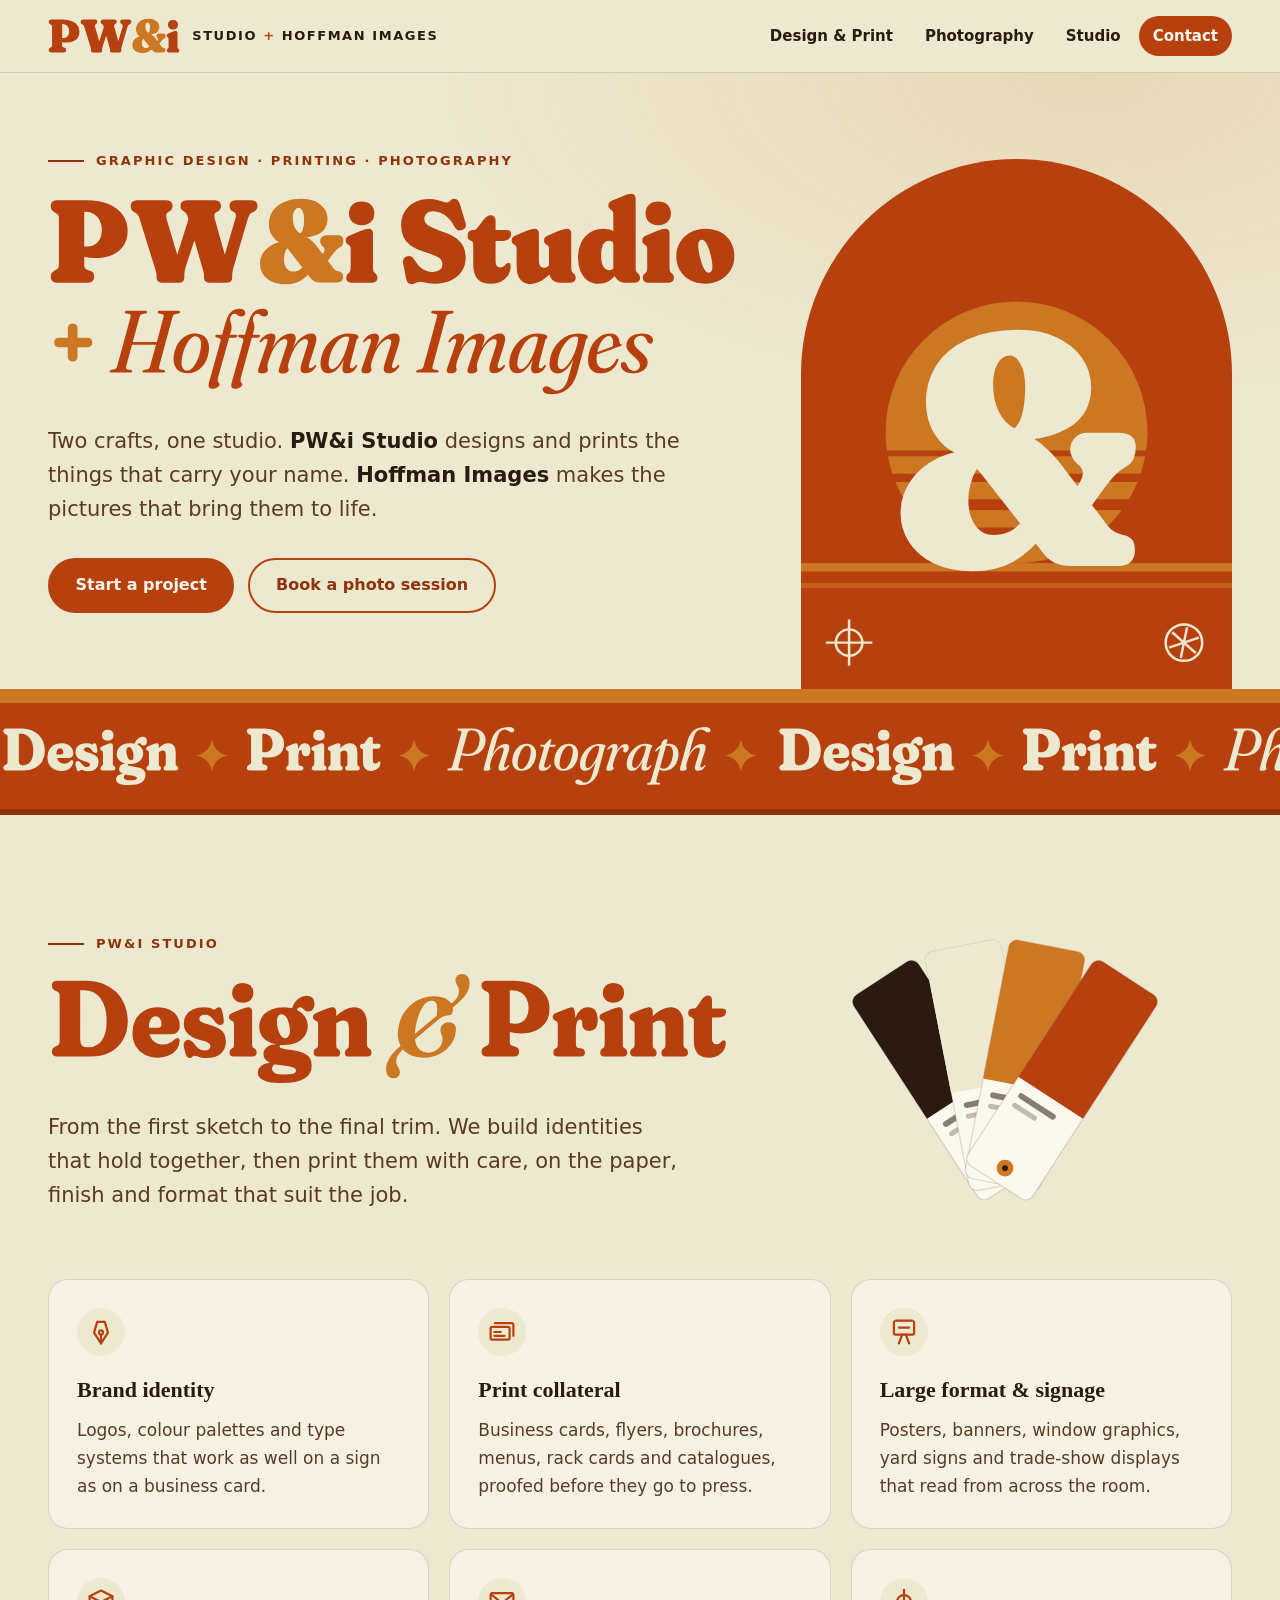
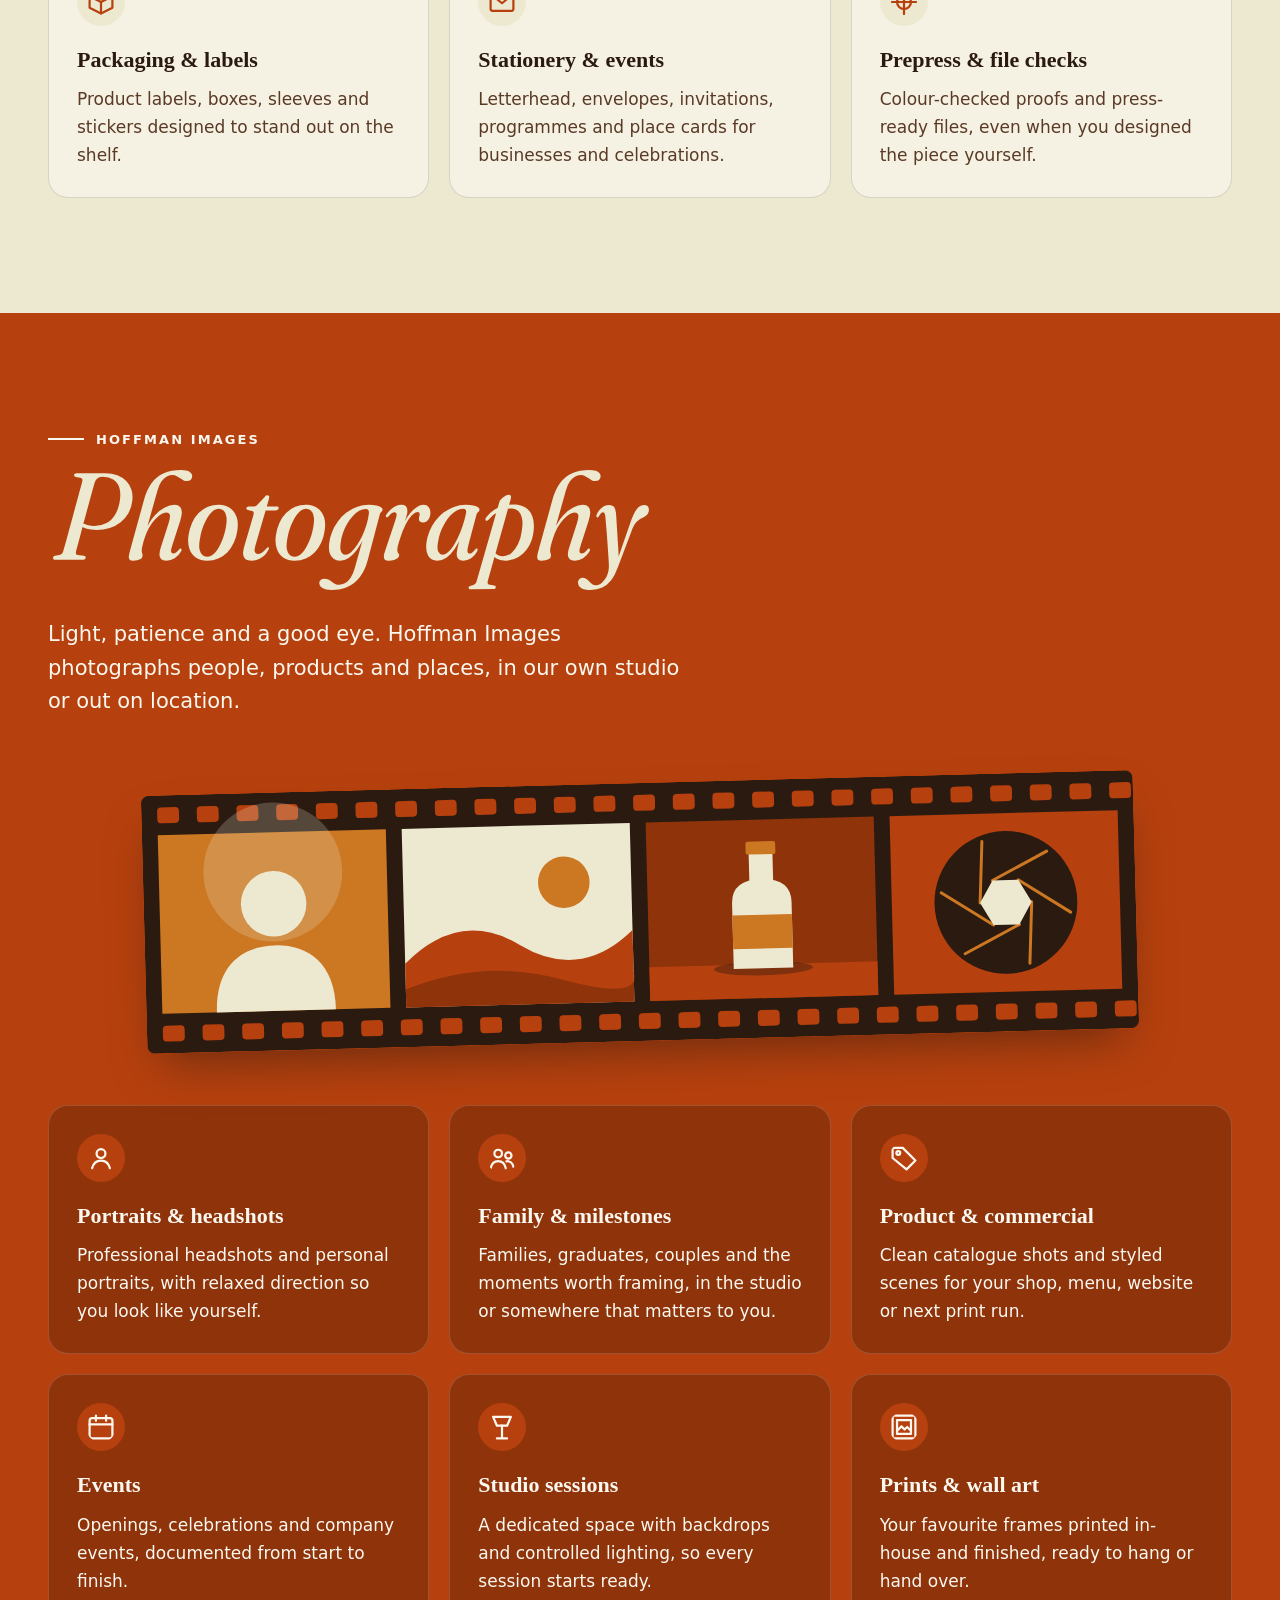
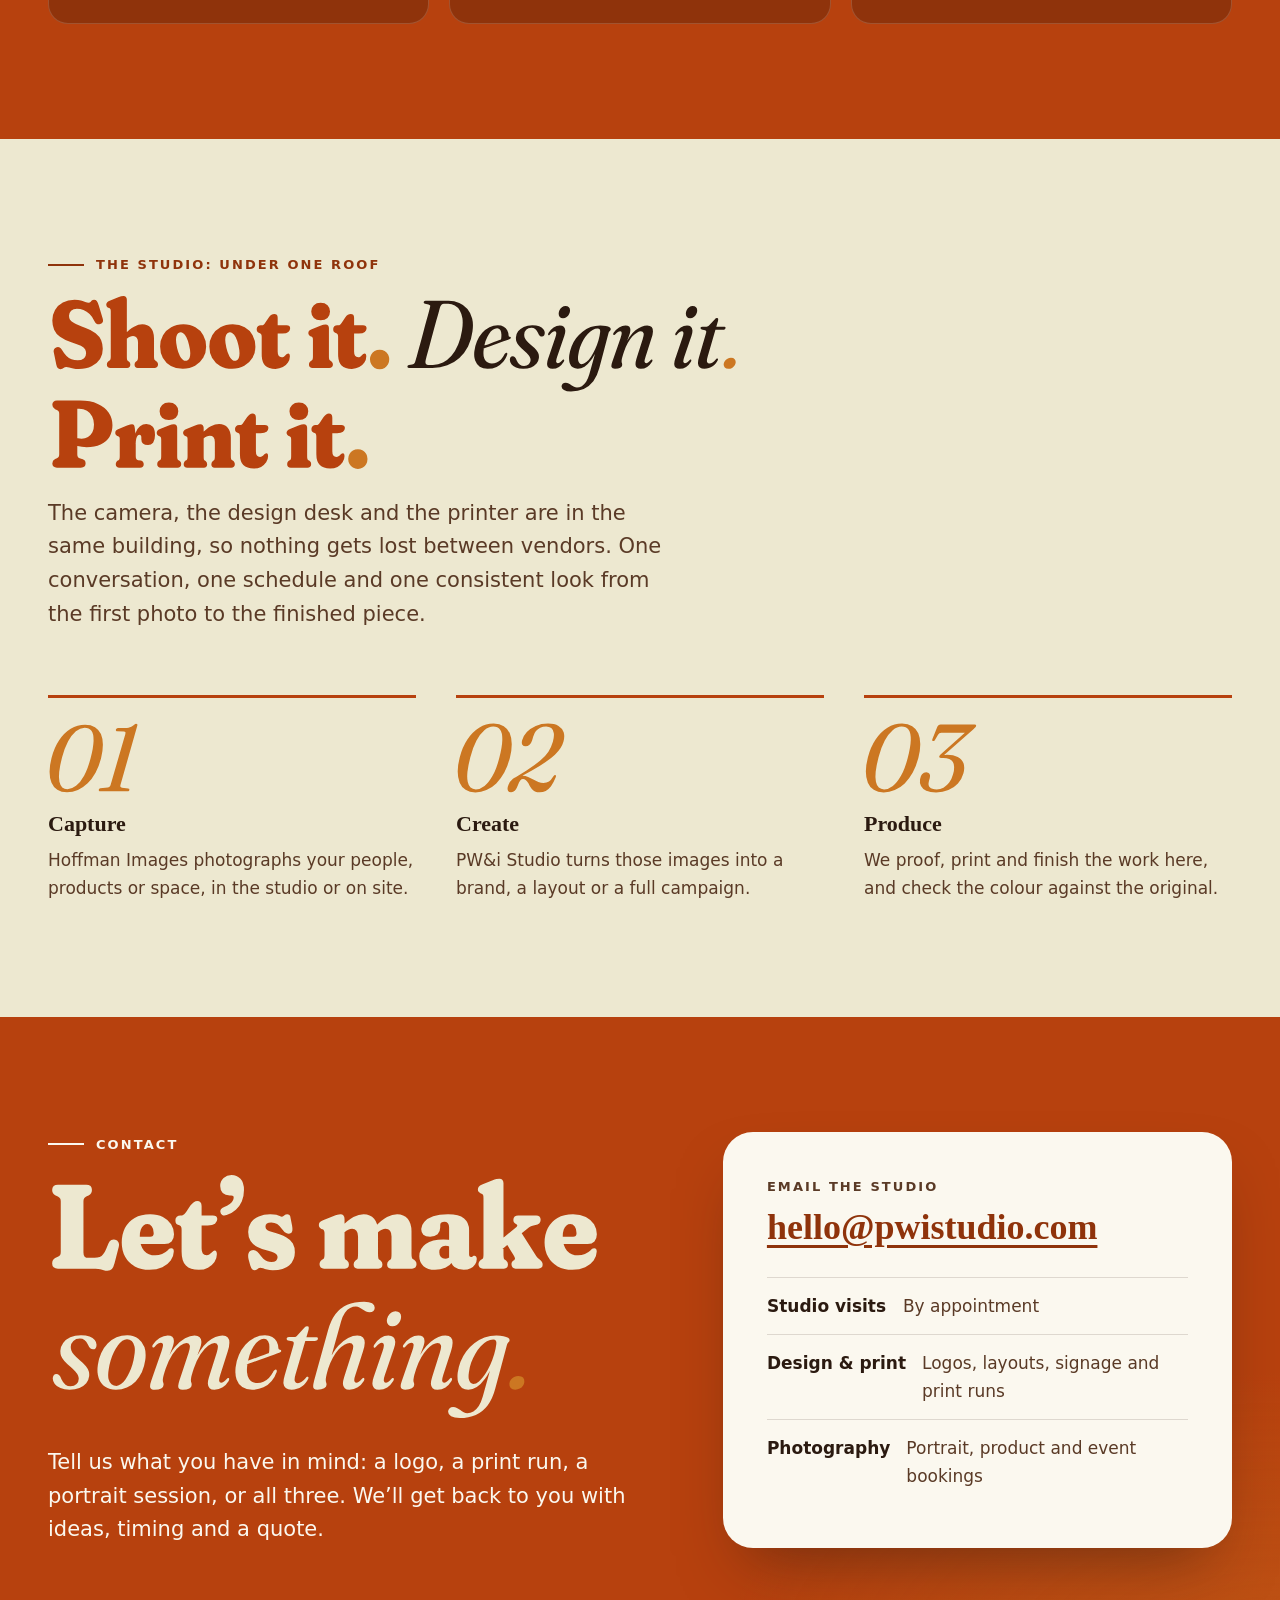
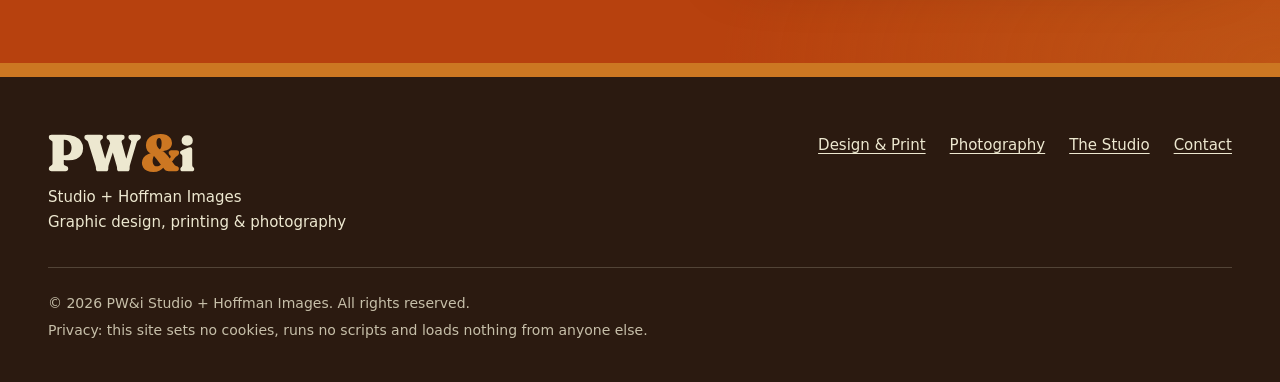
==== public/index.html @ 2c6b59ef "Build secure, script-free home page for pwistudio.com Home page for PW&i Studio (graphic design & pr" ====
<!DOCTYPE html>
<html lang="en">
<head>
<meta charset="utf-8">
<meta name="viewport" content="width=device-width, initial-scale=1">
<!-- Defence in depth: the same policy is also sent as an HTTP header (see .htaccess / _headers / server/). -->
<meta http-equiv="Content-Security-Policy" content="default-src 'none'; img-src 'self'; style-src 'self'; base-uri 'none'; form-action 'none'; upgrade-insecure-requests">
<meta name="referrer" content="no-referrer">
<title>PW&amp;i Studio + Hoffman Images | Design, Print &amp; Photography</title>
<meta name="description" content="PW&amp;i Studio designs and prints brand identities, signage and print collateral. Hoffman Images photographs portraits, products and events in our own studio. One team, from the shoot to the final print.">
<link rel="canonical" href="https://pwistudio.com/">
<meta name="theme-color" content="#B7410E">
<meta name="color-scheme" content="light">
<meta property="og:type" content="website">
<meta property="og:site_name" content="PW&amp;i Studio + Hoffman Images">
<meta property="og:title" content="PW&amp;i Studio + Hoffman Images">
<meta property="og:description" content="Graphic design, printing and studio photography under one roof.">
<meta property="og:url" content="https://pwistudio.com/">
<meta property="og:image" content="https://pwistudio.com/assets/img/og-image.png">
<meta property="og:image:width" content="1200">
<meta property="og:image:height" content="630">
<meta property="og:image:alt" content="PW&amp;i Studio + Hoffman Images: Design, Print, Photograph">
<meta name="twitter:card" content="summary_large_image">
<link rel="icon" href="favicon.ico" sizes="32x32">
<link rel="icon" href="favicon.svg" type="image/svg+xml">
<link rel="apple-touch-icon" href="apple-touch-icon.png">
<link rel="stylesheet" href="assets/css/site.css">
</head>
<body id="top">
<a class="skip-link" href="#main">Skip to content</a>

<header class="site-header">
  <div class="wrap site-header__inner">
    <a class="brand" href="#top">
      <img class="brand__mark" src="assets/type/logo.svg" alt="PW&amp;i" width="180" height="49">
      <span class="brand__name">Studio <span class="brand__plus">+</span> Hoffman Images</span>
    </a>
    <nav class="site-nav" aria-label="Main">
      <ul>
        <li><a href="#design">Design &amp; Print</a></li>
        <li><a href="#photography">Photography</a></li>
        <li><a href="#studio">Studio</a></li>
        <li><a class="site-nav__cta" href="#contact">Contact</a></li>
      </ul>
    </nav>
  </div>
</header>

<main id="main">

  <!-- Hero -->
  <section class="hero">
    <div class="wrap hero__grid">
      <div class="hero__copy">
        <p class="eyebrow">Graphic design &middot; Printing &middot; Photography</p>
        <h1 class="hero__title" id="hero-title">
          <picture>
            <source media="(max-width: 40em)" srcset="assets/type/hero-title-narrow.svg" width="648" height="413">
            <img src="assets/type/hero-title-wide.svg" alt="PW&amp;i Studio + Hoffman Images" width="1030" height="308">
          </picture>
        </h1>
        <p class="lead">Two crafts, one studio. <strong>PW&amp;i Studio</strong> designs and prints the things that carry your name. <strong>Hoffman Images</strong> makes the pictures that bring them to life.</p>
        <p class="actions">
          <a class="btn btn--solid" href="#contact">Start a project</a>
          <a class="btn btn--ghost" href="#photography">Book a photo session</a>
        </p>
      </div>
      <div class="hero__art">
        <img src="assets/img/hero-art.svg" alt="" width="520" height="640">
      </div>
    </div>
  </section>

  <!-- Ribbon of large lettering (decorative) -->
  <div class="band" aria-hidden="true">
    <div class="band__track">
      <img src="assets/type/band.svg" alt="" width="1145" height="85">
      <img src="assets/type/band.svg" alt="" width="1145" height="85">
      <img src="assets/type/band.svg" alt="" width="1145" height="85">
      <img src="assets/type/band.svg" alt="" width="1145" height="85">
      <img src="assets/type/band.svg" alt="" width="1145" height="85">
      <img src="assets/type/band.svg" alt="" width="1145" height="85">
    </div>
  </div>

  <!-- PW&i Studio -->
  <section class="section" id="design">
    <div class="wrap">
      <div class="intro">
        <div class="intro__text">
          <p class="eyebrow">PW&amp;i Studio</p>
          <h2 class="display" id="design-title"><img src="assets/type/h-design-print.svg" alt="Design &amp; Print" width="704" height="121"></h2>
          <p class="lead">From the first sketch to the final trim. We build identities that hold together, then print them with care, on the paper, finish and format that suit the job.</p>
        </div>
        <img class="intro__art intro__art--fan" src="assets/img/swatch-fan.svg" alt="" width="420" height="340">
      </div>

      <ul class="cards" role="list">
        <li class="card">
          <svg class="icon" viewBox="0 0 24 24" aria-hidden="true" focusable="false"><path d="M12 21 6.5 12.5 9 4h6l2.5 8.5z"/><path d="M12 21v-7"/><circle cx="12" cy="12.4" r="1.6"/></svg>
          <h3>Brand identity</h3>
          <p>Logos, colour palettes and type systems that work as well on a sign as on a business card.</p>
        </li>
        <li class="card">
          <svg class="icon" viewBox="0 0 24 24" aria-hidden="true" focusable="false"><rect x="3" y="8" width="15" height="10" rx="1.5"/><path d="M6.5 5H19.5A1.5 1.5 0 0 1 21 6.5V15"/><path d="M6 12h5M6 15h8"/></svg>
          <h3>Print collateral</h3>
          <p>Business cards, flyers, brochures, menus, rack cards and catalogues, proofed before they go to press.</p>
        </li>
        <li class="card">
          <svg class="icon" viewBox="0 0 24 24" aria-hidden="true" focusable="false"><rect x="4" y="3" width="16" height="11" rx="1"/><path d="M8 21l2.5-7M16 21l-2.5-7M8 8.5h8"/></svg>
          <h3>Large format &amp; signage</h3>
          <p>Posters, banners, window graphics, yard signs and trade-show displays that read from across the room.</p>
        </li>
        <li class="card">
          <svg class="icon" viewBox="0 0 24 24" aria-hidden="true" focusable="false"><path d="M3 7.5 12 3l9 4.5v9L12 21l-9-4.5z"/><path d="M3 7.5 12 12l9-4.5M12 12v9"/></svg>
          <h3>Packaging &amp; labels</h3>
          <p>Product labels, boxes, sleeves and stickers designed to stand out on the shelf.</p>
        </li>
        <li class="card">
          <svg class="icon" viewBox="0 0 24 24" aria-hidden="true" focusable="false"><rect x="3" y="5" width="18" height="14" rx="1.5"/><path d="m3.5 6 8.5 7 8.5-7"/></svg>
          <h3>Stationery &amp; events</h3>
          <p>Letterhead, envelopes, invitations, programmes and place cards for businesses and celebrations.</p>
        </li>
        <li class="card">
          <svg class="icon" viewBox="0 0 24 24" aria-hidden="true" focusable="false"><circle cx="12" cy="12" r="5.5"/><path d="M12 2.5v19M2.5 12h19"/></svg>
          <h3>Prepress &amp; file checks</h3>
          <p>Colour-checked proofs and press-ready files, even when you designed the piece yourself.</p>
        </li>
      </ul>
    </div>
  </section>

  <!-- Hoffman Images -->
  <section class="section section--rust" id="photography">
    <div class="wrap">
      <div class="intro intro--single">
        <div class="intro__text">
          <p class="eyebrow">Hoffman Images</p>
          <h2 class="display" id="photo-title"><img src="assets/type/h-photography.svg" alt="Photography" width="606" height="128"></h2>
          <p class="lead">Light, patience and a good eye. Hoffman Images photographs people, products and places, in our own studio or out on location.</p>
        </div>
      </div>

      <div class="filmstrip">
        <img src="assets/img/film-strip.svg" alt="" width="1000" height="260">
      </div>

      <ul class="cards cards--dark" role="list">
        <li class="card">
          <svg class="icon" viewBox="0 0 24 24" aria-hidden="true" focusable="false"><circle cx="12" cy="8.5" r="3.5"/><path d="M5 20c1-4 4-6 7-6s6 2 7 6"/></svg>
          <h3>Portraits &amp; headshots</h3>
          <p>Professional headshots and personal portraits, with relaxed direction so you look like yourself.</p>
        </li>
        <li class="card">
          <svg class="icon" viewBox="0 0 24 24" aria-hidden="true" focusable="false"><circle cx="9" cy="8.5" r="3"/><circle cx="17" cy="10" r="2.5"/><path d="M3 20c.8-3.5 3.2-5.5 6-5.5s5.2 2 6 5.5M15.5 14.6c2.6-.4 4.8 1.4 5.5 4.4"/></svg>
          <h3>Family &amp; milestones</h3>
          <p>Families, graduates, couples and the moments worth framing, in the studio or somewhere that matters to you.</p>
        </li>
        <li class="card">
          <svg class="icon" viewBox="0 0 24 24" aria-hidden="true" focusable="false"><path d="M3 12V4h8l10 10-7 7z"/><circle cx="7.5" cy="8" r="1.5"/></svg>
          <h3>Product &amp; commercial</h3>
          <p>Clean catalogue shots and styled scenes for your shop, menu, website or next print run.</p>
        </li>
        <li class="card">
          <svg class="icon" viewBox="0 0 24 24" aria-hidden="true" focusable="false"><rect x="3" y="5" width="18" height="16" rx="2"/><path d="M3 10h18M8 3v4M16 3v4"/></svg>
          <h3>Events</h3>
          <p>Openings, celebrations and company events, documented from start to finish.</p>
        </li>
        <li class="card">
          <svg class="icon" viewBox="0 0 24 24" aria-hidden="true" focusable="false"><path d="M5 4h14l-3 7H8z"/><path d="M12 11v10M8 21h8"/></svg>
          <h3>Studio sessions</h3>
          <p>A dedicated space with backdrops and controlled lighting, so every session starts ready.</p>
        </li>
        <li class="card">
          <svg class="icon" viewBox="0 0 24 24" aria-hidden="true" focusable="false"><rect x="3" y="3" width="18" height="18" rx="1"/><rect x="6.5" y="6.5" width="11" height="11"/><path d="m6.5 15 3.5-3.5 2.5 2.5 2-2 3 3"/></svg>
          <h3>Prints &amp; wall art</h3>
          <p>Your favourite frames printed in-house and finished, ready to hang or hand over.</p>
        </li>
      </ul>
    </div>
  </section>

  <!-- Together -->
  <section class="section" id="studio">
    <div class="wrap">
      <div class="intro intro--single">
        <div class="intro__text">
          <p class="eyebrow">The Studio: under one roof</p>
          <h2 class="display" id="studio-title"><img src="assets/type/h-one-studio.svg" alt="Shoot it. Design it. Print it." width="692" height="181"></h2>
          <p class="lead">The camera, the design desk and the printer are in the same building, so nothing gets lost between vendors. One conversation, one schedule and one consistent look from the first photo to the finished piece.</p>
        </div>
      </div>

      <ol class="steps" role="list">
        <li class="step">
          <img class="step__num" src="assets/type/n-01.svg" alt="" width="116" height="92">
          <h3>Capture</h3>
          <p>Hoffman Images photographs your people, products or space, in the studio or on site.</p>
        </li>
        <li class="step">
          <img class="step__num" src="assets/type/n-02.svg" alt="" width="138" height="90">
          <h3>Create</h3>
          <p>PW&amp;i Studio turns those images into a brand, a layout or a full campaign.</p>
        </li>
        <li class="step">
          <img class="step__num" src="assets/type/n-03.svg" alt="" width="142" height="90">
          <h3>Produce</h3>
          <p>We proof, print and finish the work here, and check the colour against the original.</p>
        </li>
      </ol>
    </div>
  </section>

  <!-- Contact -->
  <section class="section section--rust section--contact" id="contact">
    <div class="wrap contact">
      <div class="contact__text">
        <p class="eyebrow">Contact</p>
        <h2 class="display" id="contact-title"><img src="assets/type/h-contact.svg" alt="Let&#8217;s make something." width="553" height="251"></h2>
        <p class="lead">Tell us what you have in mind: a logo, a print run, a portrait session, or all three. We&#8217;ll get back to you with ideas, timing and a quote.</p>
      </div>
      <div class="contact-card">
        <p class="contact-card__label">Email the studio</p>
        <!-- Replace with your real address if it is different. -->
        <p class="contact-card__email"><a href="mailto:hello@pwistudio.com">hello@pwistudio.com</a></p>
        <dl class="contact-card__list">
          <div><dt>Studio visits</dt><dd>By appointment</dd></div>
          <div><dt>Design &amp; print</dt><dd>Logos, layouts, signage and print runs</dd></div>
          <div><dt>Photography</dt><dd>Portrait, product and event bookings</dd></div>
        </dl>
      </div>
    </div>
  </section>

</main>

<footer class="site-footer">
  <div class="wrap site-footer__inner">
    <div class="site-footer__brand">
      <img src="assets/type/logo-cream.svg" alt="PW&amp;i" width="180" height="49">
      <p>Studio + Hoffman Images<br>Graphic design, printing &amp; photography</p>
    </div>
    <nav class="site-footer__nav" aria-label="Footer">
      <ul>
        <li><a href="#design">Design &amp; Print</a></li>
        <li><a href="#photography">Photography</a></li>
        <li><a href="#studio">The Studio</a></li>
        <li><a href="#contact">Contact</a></li>
      </ul>
    </nav>
    <div class="site-footer__legal">
      <p>&copy; 2026 PW&amp;i Studio + Hoffman Images. All rights reserved.</p>
      <p>Privacy: this site sets no cookies, runs no scripts and loads nothing from anyone else.</p>
    </div>
  </div>
</footer>
</body>
</html>
---- public/assets/css/site.css ----
/*
  PW&i Studio + Hoffman Images
  ---------------------------------------------------------------
  No webfonts: text uses the fonts already on the visitor's device.
  Large lettering is pre-drawn as SVG outlines (assets/type/).
  No JavaScript anywhere; this file is the only stylesheet.
*/

:root {
  /* Brand palette */
  --rust: #B7410E;       /* dominant anchor */
  --ochre: #CC7722;      /* secondary warm layer */
  --cream: #EDE8D0;      /* neutral base */

  /* Supporting tones (all text pairs meet WCAG AA contrast) */
  --rust-dark: #8F330B;  /* links on cream: 6.4:1 */
  --paper: #F6F2E3;      /* card surface */
  --paper-2: #FBF8EF;    /* text on rust: 5.2:1 */
  --ink: #2B1A10;        /* body text on cream: 13.6:1 */
  --ink-soft: #5A3A26;   /* secondary text on cream: 8.3:1 */
  --line: rgb(43 26 16 / 0.14);

  --sans: system-ui, -apple-system, "Segoe UI", Roboto, "Helvetica Neue", Arial, "Noto Sans", "Liberation Sans", sans-serif;
  --serif: "Iowan Old Style", "Palatino Linotype", Palatino, "Book Antiqua", "URW Palladio L", Georgia, serif;

  --wrap: 74rem;
  --gutter: clamp(1.25rem, 4vw, 2.5rem);
  --radius: 1.25rem;
  --header-h: 4.5rem;
}

/* ---------- Base ---------- */
*,
*::before,
*::after { box-sizing: border-box; }

html {
  -webkit-text-size-adjust: 100%;
  text-size-adjust: 100%;
}

@media (prefers-reduced-motion: no-preference) {
  html { scroll-behavior: smooth; }
}

body {
  margin: 0;
  background: var(--cream);
  color: var(--ink);
  font: 400 1.0625rem/1.65 var(--sans);
  text-rendering: optimizeLegibility;
}

img,
svg { display: block; max-width: 100%; height: auto; }

h1, h2, h3, p, ul, ol, dl, dd { margin: 0; }

a { color: var(--rust-dark); text-underline-offset: 0.18em; text-decoration-thickness: 0.08em; }
a:hover { color: var(--rust); }

:focus-visible {
  outline: 3px solid var(--rust-dark);
  outline-offset: 3px;
  border-radius: 4px;
}

[id] { scroll-margin-top: calc(var(--header-h) + 1rem); }

.wrap {
  width: min(100% - 2 * var(--gutter), var(--wrap));
  margin-inline: auto;
}

.skip-link {
  position: absolute;
  left: 1rem;
  top: -10rem;
  z-index: 100;
  padding: 0.75rem 1.25rem;
  background: var(--ink);
  color: var(--cream);
  border-radius: 999px;
  font-weight: 700;
}
.skip-link:focus { top: 1rem; color: var(--cream); }

/* ---------- Shared pieces ---------- */
.eyebrow {
  display: flex;
  align-items: center;
  gap: 0.75rem;
  font-size: 0.8125rem;
  font-weight: 700;
  letter-spacing: 0.16em;
  text-transform: uppercase;
  color: var(--rust-dark);
}
.eyebrow::before {
  content: "";
  flex: none;
  width: 2.25rem;
  height: 2px;
  background: currentColor;
}

.display { margin: 1rem 0 1.5rem; }
.display img { width: auto; }

.lead {
  max-width: 40rem;
  font-size: clamp(1.125rem, 1rem + 0.5vw, 1.3125rem);
  line-height: 1.6;
  color: var(--ink-soft);
}
.lead strong { color: var(--ink); font-weight: 700; }

.actions {
  display: flex;
  flex-wrap: wrap;
  gap: 0.875rem;
  margin-top: 2rem;
}

.btn {
  display: inline-flex;
  align-items: center;
  justify-content: center;
  min-height: 3.25rem;
  padding: 0.75rem 1.6rem;
  border: 2px solid var(--rust);
  border-radius: 999px;
  font-weight: 700;
  font-size: 1rem;
  text-decoration: none;
  transition: background-color 0.2s ease, color 0.2s ease, border-color 0.2s ease;
}
.btn--solid { background: var(--rust); color: var(--paper-2); }
.btn--solid:hover { background: var(--rust-dark); border-color: var(--rust-dark); color: var(--paper-2); }
.btn--ghost { background: transparent; color: var(--rust-dark); }
.btn--ghost:hover { background: var(--rust); color: var(--paper-2); }

.icon {
  width: 3rem;
  height: 3rem;
  padding: 0.55rem;
  border-radius: 50%;
  background: var(--cream);
  color: var(--rust);
  fill: none;
  stroke: currentColor;
  stroke-width: 1.75;
  stroke-linecap: round;
  stroke-linejoin: round;
}

/* ---------- Header ---------- */
.site-header {
  background: var(--cream);
  border-bottom: 1px solid var(--line);
}
.site-header__inner {
  display: flex;
  flex-wrap: wrap;
  align-items: center;
  justify-content: space-between;
  gap: 0.75rem 1.5rem;
  min-height: var(--header-h);
  padding-block: 0.75rem;
}

.brand {
  display: inline-flex;
  align-items: center;
  gap: 0.75rem;
  color: var(--ink);
  text-decoration: none;
}
.brand:hover { color: var(--ink); }
.brand__mark { height: 2.25rem; width: auto; }
.brand__name {
  font-size: 0.8125rem;
  font-weight: 700;
  letter-spacing: 0.12em;
  text-transform: uppercase;
  line-height: 1.2;
}
.brand__plus { color: var(--rust); }

.site-nav ul {
  display: flex;
  flex-wrap: wrap;
  gap: 0.25rem;
  padding: 0;
  list-style: none;
}
.site-nav a {
  display: block;
  padding: 0.5rem 0.875rem;
  border-radius: 999px;
  color: var(--ink);
  font-weight: 600;
  font-size: 0.9375rem;
  text-decoration: none;
}
.site-nav a:hover { background: var(--paper); color: var(--rust-dark); }
.site-nav .site-nav__cta { background: var(--rust); color: var(--paper-2); }
.site-nav .site-nav__cta:hover { background: var(--rust-dark); color: var(--paper-2); }

@media (max-width: 30em) {
  /* One row of links on phones: let the link padding overhang the gutters. */
  .site-nav { width: calc(100% + 0.9rem); margin-inline: -0.45rem; }
  .site-nav ul { justify-content: space-between; gap: 0; }
  .site-nav a { padding-inline: 0.45rem; font-size: 0.8125rem; }
  .site-nav .site-nav__cta { padding-inline: 0.75rem; }
}

@media (min-width: 48em) {
  .site-header {
    position: sticky;
    top: 0;
    z-index: 10;
  }
}

/* ---------- Hero ---------- */
.hero {
  position: relative;
  padding-top: clamp(2.5rem, 6vw, 5rem);
  border-bottom: 0.875rem solid var(--ochre);
  background:
    radial-gradient(60rem 30rem at 85% 0%, rgb(204 119 34 / 0.14), transparent 70%),
    var(--cream);
}
.hero__grid {
  display: grid;
  gap: 2.5rem;
  align-items: end;
}
.hero__copy { padding-bottom: clamp(2.5rem, 6vw, 5rem); }
.hero__title { margin: 1.25rem 0 1.75rem; }
.hero__title img { width: 100%; }
.hero__art img {
  width: min(100%, 18rem);
  margin-inline: auto;
}

@media (min-width: 60em) {
  .hero__grid { grid-template-columns: minmax(0, 1.6fr) minmax(0, 1fr); gap: 4rem; }
  .hero__art img { width: 100%; max-width: 28rem; margin-right: 0; }
}

/* ---------- Ribbon ---------- */
.band {
  overflow: hidden;
  background: var(--rust);
  border-bottom: 0.375rem solid var(--rust-dark);
  padding-block: clamp(1rem, 2.5vw, 1.5rem);
}
.band__track {
  display: flex;
  width: max-content;
}
.band__track img {
  flex: none;
  width: auto;
  max-width: none;
  height: clamp(2.5rem, 4.5vw, 3.75rem);
}
@media (prefers-reduced-motion: no-preference) {
  .band__track { animation: band 70s linear infinite; }
}
@keyframes band {
  to { transform: translateX(-50%); }
}

/* ---------- Sections ---------- */
.section { padding-block: clamp(4rem, 9vw, 7.5rem); }

.section--rust {
  background: var(--rust);
  color: var(--paper-2);
}
.section--rust .eyebrow,
.section--rust .lead { color: var(--paper-2); }
.section--rust a { color: var(--paper-2); }
.section--rust :focus-visible { outline-color: var(--paper-2); }

.intro {
  display: grid;
  gap: 2rem;
  align-items: center;
  margin-bottom: clamp(2.5rem, 6vw, 4rem);
}
.intro__art--fan { width: min(100%, 22rem); justify-self: center; }

@media (min-width: 56em) {
  .intro { grid-template-columns: minmax(0, 1.5fr) minmax(0, 1fr); gap: 3rem; }
  .intro--single { grid-template-columns: minmax(0, 1fr); }
}

/* Cards */
.cards {
  display: grid;
  grid-template-columns: repeat(auto-fit, minmax(min(100%, 19rem), 1fr));
  gap: 1.25rem;
  padding: 0;
  list-style: none;
}
.card {
  display: grid;
  align-content: start;
  gap: 0.75rem;
  padding: 1.75rem;
  background: var(--paper);
  border: 1px solid var(--line);
  border-radius: var(--radius);
}
.card h3,
.step h3 {
  margin-top: 0.5rem;
  font-family: var(--serif);
  font-size: 1.375rem;
  font-weight: 700;
  line-height: 1.25;
  color: var(--ink);
}
.card p { color: var(--ink-soft); }

.cards--dark .card {
  background: var(--rust-dark);
  border-color: rgb(251 248 239 / 0.16);
}
.cards--dark .card h3,
.cards--dark .card p { color: var(--paper-2); }
.cards--dark .icon { background: var(--rust); color: var(--paper-2); }

/* Film strip */
.filmstrip {
  margin: 0 auto clamp(2.5rem, 6vw, 4rem);
  max-width: 62rem;
  transform: rotate(-1.5deg);
}
.filmstrip img {
  width: 100%;
  border-radius: 0.5rem;
  box-shadow: 0 1.5rem 3rem -1rem rgb(43 26 16 / 0.55);
}

/* Steps */
.steps {
  display: grid;
  grid-template-columns: repeat(auto-fit, minmax(min(100%, 17rem), 1fr));
  gap: 2rem 2.5rem;
  padding: 0;
  list-style: none;
}
.step {
  display: grid;
  align-content: start;
  gap: 0.5rem;
  padding-top: 1.5rem;
  border-top: 3px solid var(--rust);
}
.step__num { height: 4.5rem; width: auto; }
.step p { color: var(--ink-soft); }

/* Contact */
.section--contact {
  background:
    radial-gradient(50rem 26rem at 100% 100%, rgb(204 119 34 / 0.35), transparent 70%),
    var(--rust);
}
.contact {
  display: grid;
  gap: 3rem;
  align-items: center;
}
@media (min-width: 56em) {
  .contact { grid-template-columns: minmax(0, 1.2fr) minmax(0, 1fr); gap: 4rem; }
}

.contact-card {
  padding: clamp(1.75rem, 4vw, 2.75rem);
  background: var(--paper-2);
  color: var(--ink);
  border-radius: calc(var(--radius) * 1.5);
  box-shadow: 0 2rem 4rem -1.5rem rgb(43 26 16 / 0.5);
}
.contact-card__label {
  font-size: 0.8125rem;
  font-weight: 700;
  letter-spacing: 0.16em;
  text-transform: uppercase;
  color: var(--ink-soft);
}
.contact-card__email {
  margin: 0.5rem 0 1.75rem;
  font-family: var(--serif);
  font-size: clamp(1.5rem, 1rem + 2vw, 2.25rem);
  font-weight: 700;
  line-height: 1.2;
  overflow-wrap: anywhere;
}
.section--rust .contact-card a { color: var(--rust-dark); }
.section--rust .contact-card a:hover { color: var(--rust); }
.section--rust .contact-card :focus-visible { outline-color: var(--rust-dark); }

.contact-card__list { display: grid; gap: 0; }
.contact-card__list div {
  display: grid;
  grid-template-columns: minmax(7.5rem, auto) 1fr;
  gap: 1rem;
  padding-block: 0.875rem;
  border-top: 1px solid var(--line);
}
.contact-card__list dt { font-weight: 700; }
.contact-card__list dd { color: var(--ink-soft); }

/* ---------- Footer ---------- */
.site-footer {
  background: var(--ink);
  color: var(--cream);
  padding-block: 3.5rem 2.5rem;
  border-top: 0.875rem solid var(--ochre);
  font-size: 0.9375rem;
}
.site-footer a { color: var(--cream); }
.site-footer a:hover { color: var(--paper-2); }
.site-footer :focus-visible { outline-color: var(--cream); }

.site-footer__inner {
  display: grid;
  gap: 2rem;
}
@media (min-width: 48em) {
  .site-footer__inner { grid-template-columns: 1fr auto; align-items: start; }
  .site-footer__legal { grid-column: 1 / -1; }
}
.site-footer__brand img { height: 2.5rem; width: auto; margin-bottom: 0.75rem; }
.site-footer__nav ul {
  display: flex;
  flex-wrap: wrap;
  gap: 0.5rem 1.5rem;
  padding: 0;
  list-style: none;
}
.site-footer__legal {
  display: grid;
  gap: 0.25rem;
  padding-top: 1.5rem;
  border-top: 1px solid rgb(237 232 208 / 0.2);
  color: rgb(237 232 208 / 0.8);
  font-size: 0.875rem;
}

/* ---------- 404 page ---------- */
.not-found {
  display: grid;
  justify-items: start;
  gap: 1.25rem;
  padding-block: clamp(4rem, 12vw, 9rem);
}
.not-found .display img { width: min(100%, 26rem); }

/* ---------- Print ---------- */
@media print {
  .site-header { position: static; }
  .site-nav,
  .band,
  .skip-link,
  .actions { display: none; }
  .hero,
  .section--rust,
  .section--contact {
    -webkit-print-color-adjust: exact;
    print-color-adjust: exact;
  }
  .filmstrip { transform: none; }
}
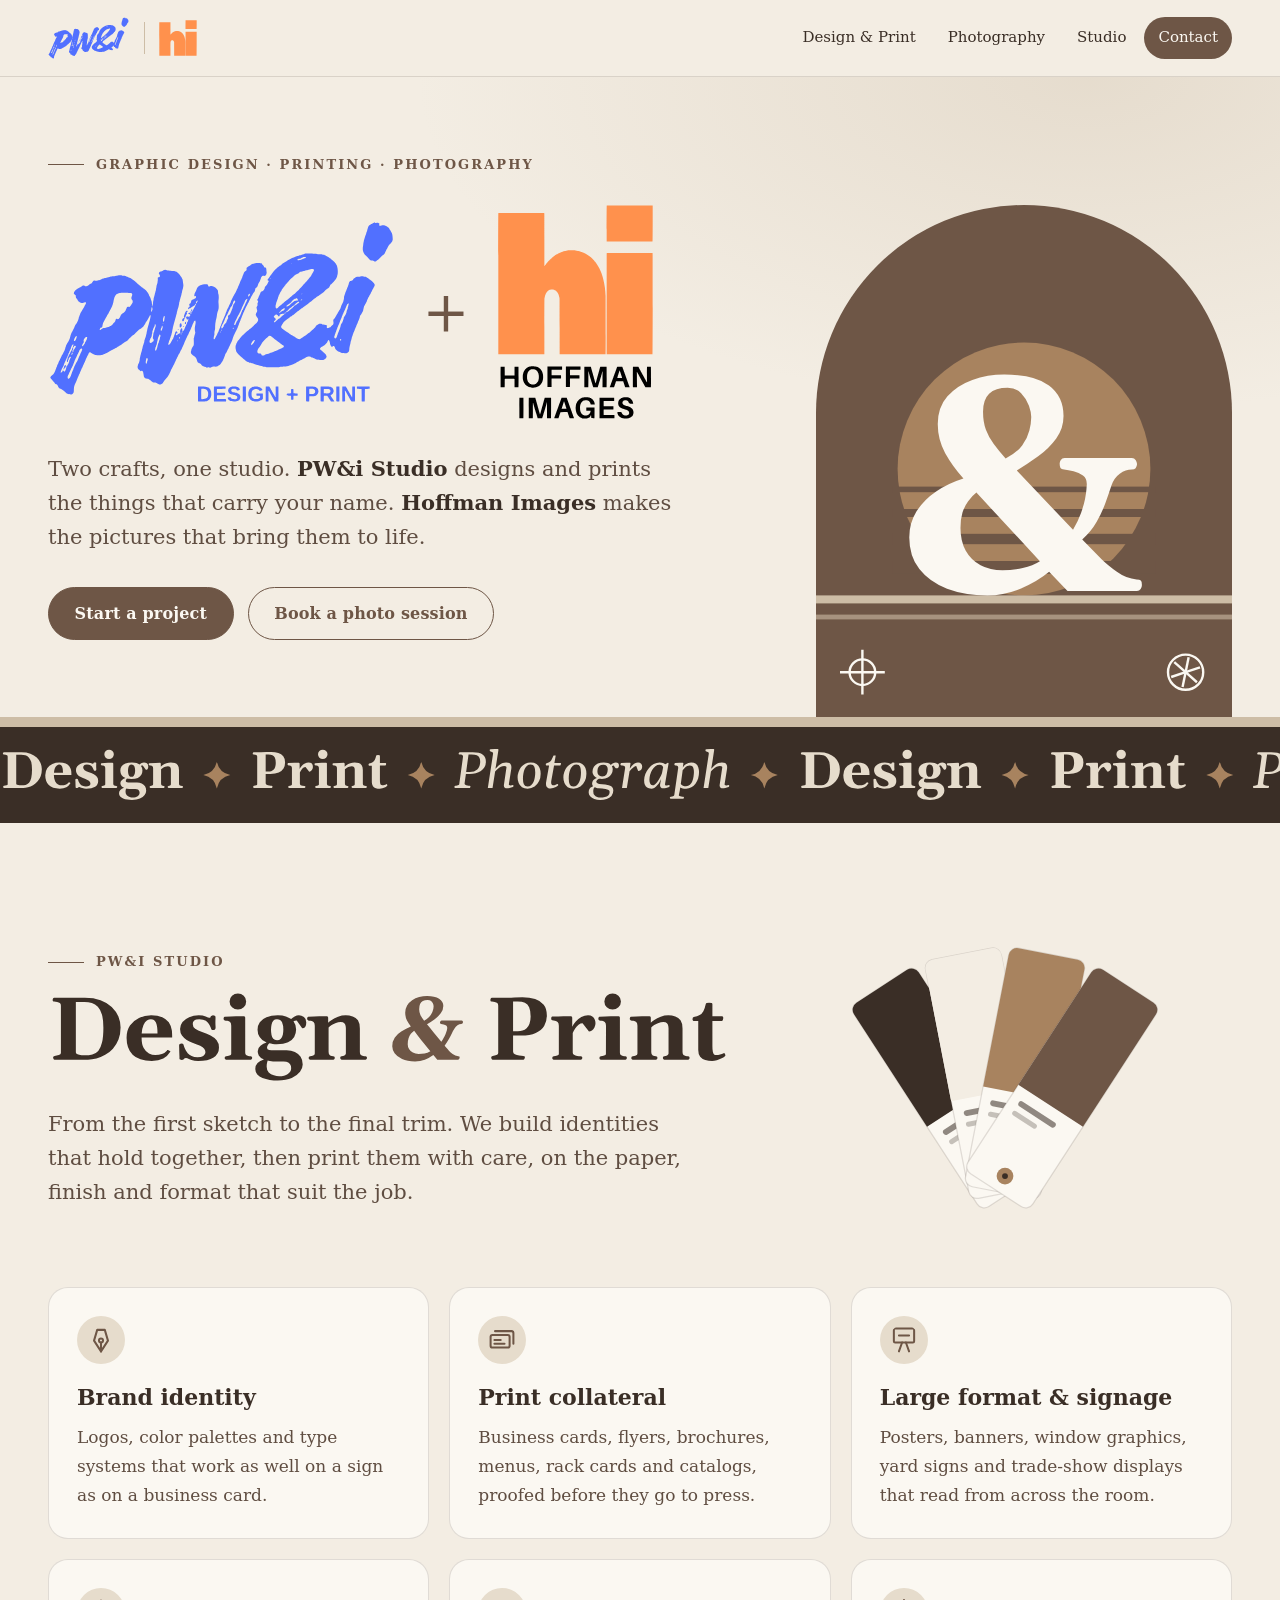
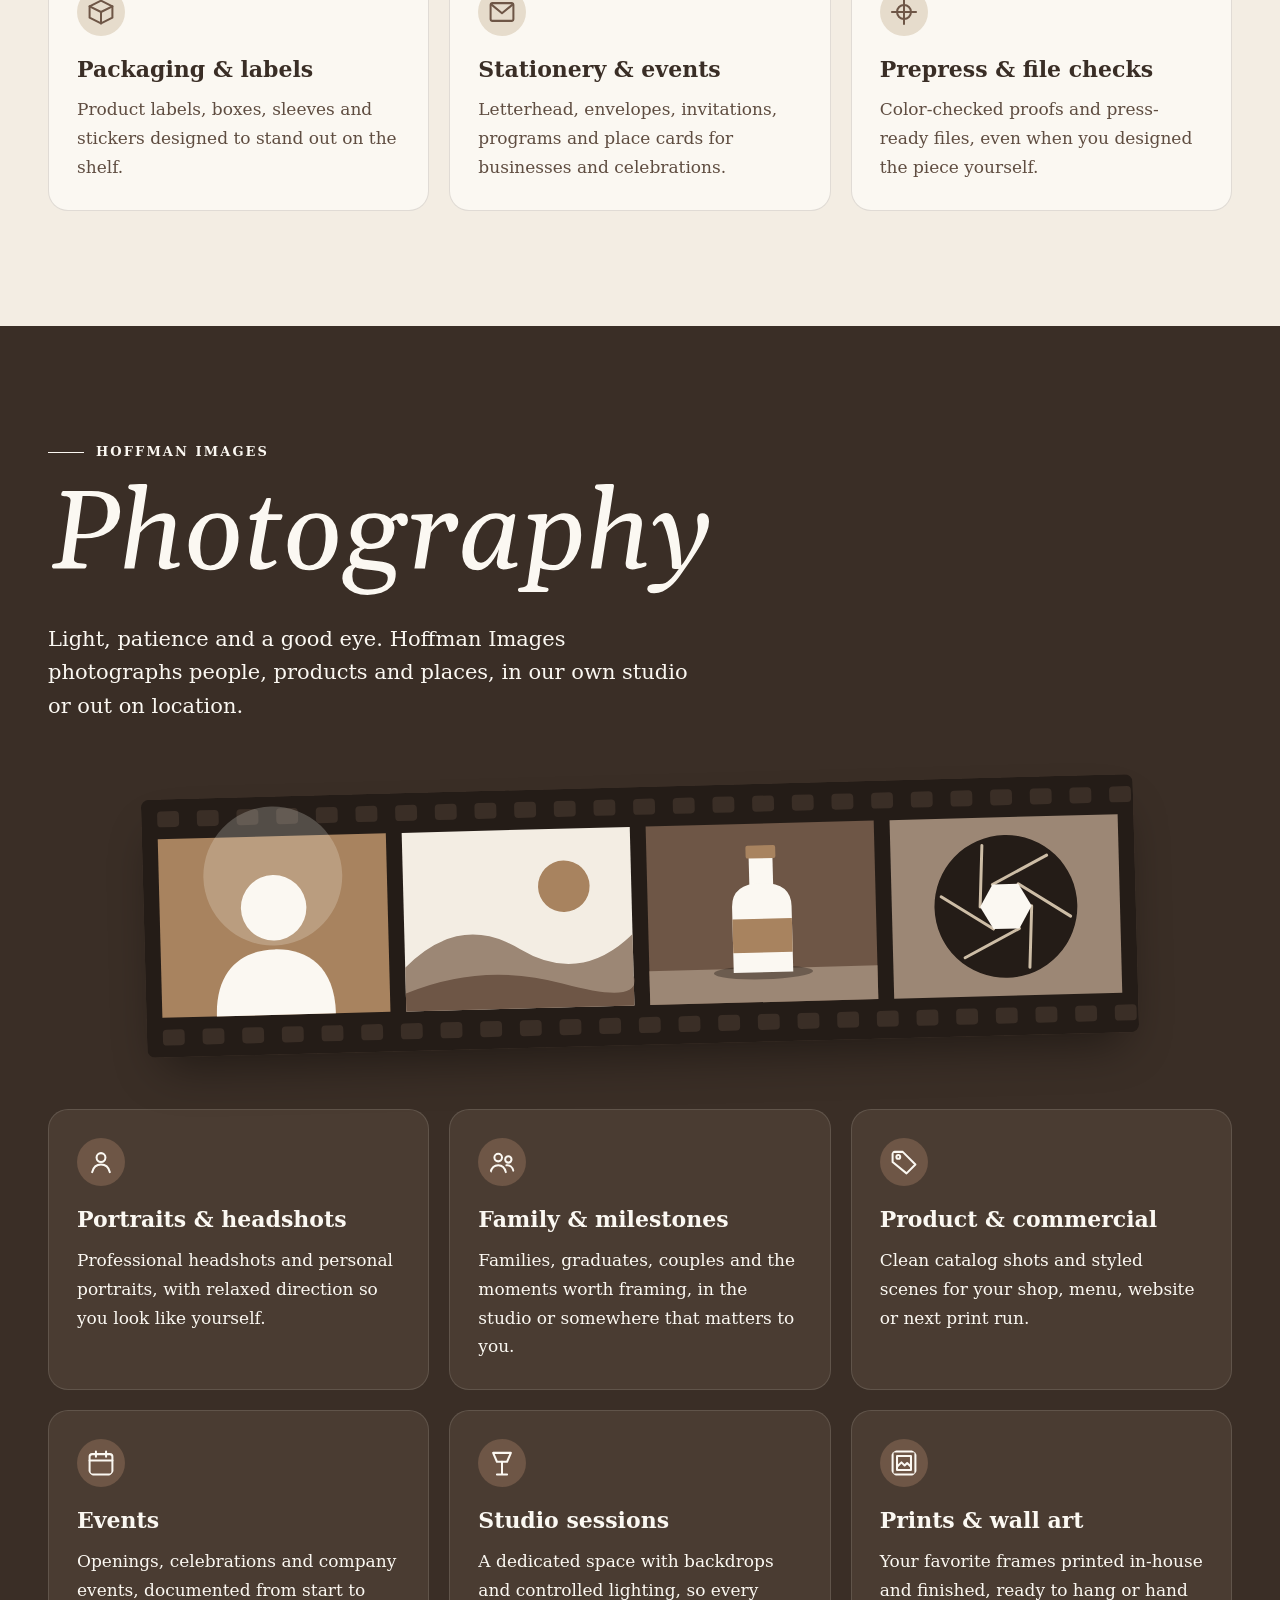
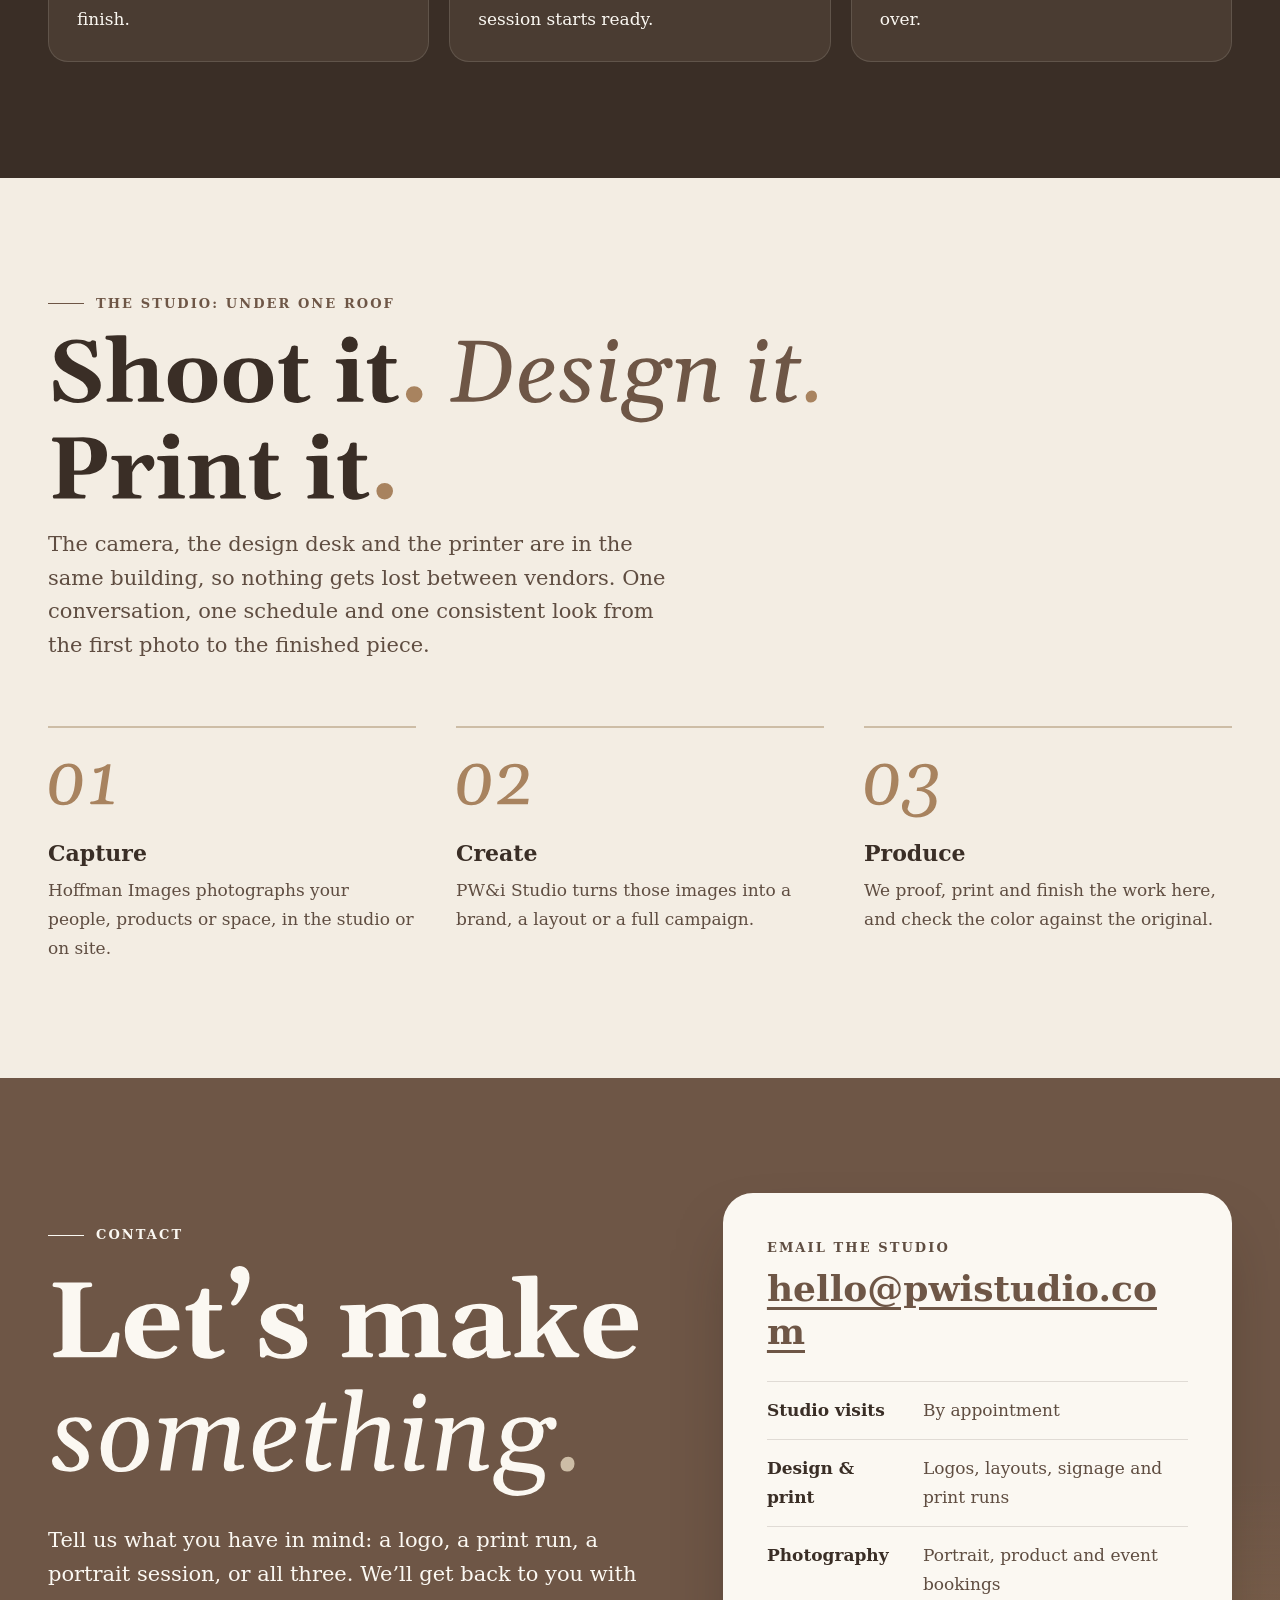
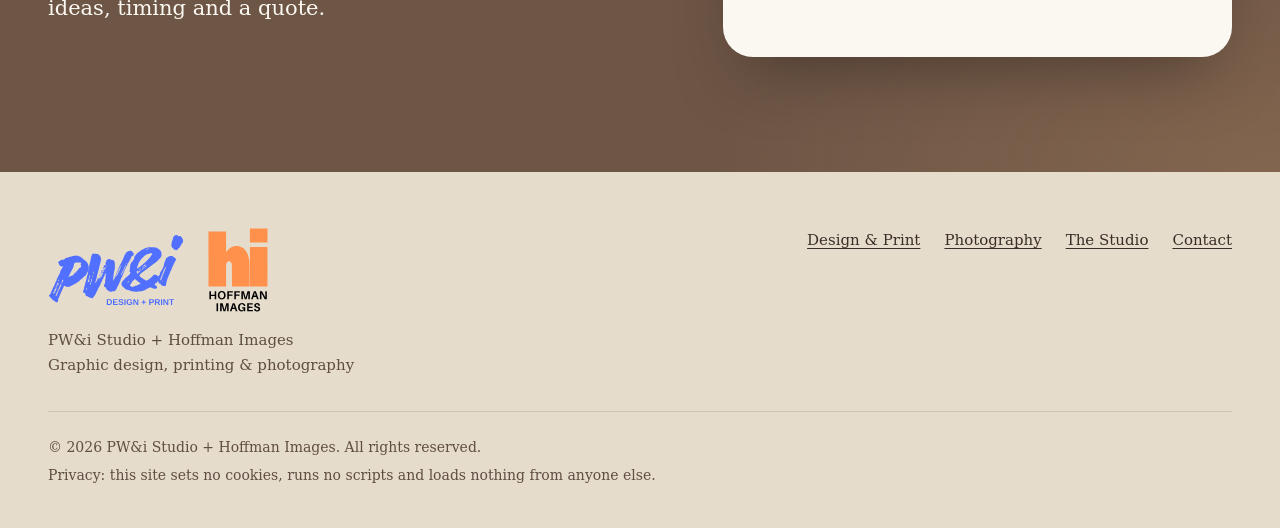
==== commit e3421fd2: "Use the real logos, Georgia, warm neutrals and American English - The page title, header and footer " ====
--- a/public/index.html
+++ b/public/index.html
@@ -1,15 +1,15 @@
 <!DOCTYPE html>
-<html lang="en">
+<html lang="en-US">
 <head>
 <meta charset="utf-8">
 <meta name="viewport" content="width=device-width, initial-scale=1">
-<!-- Defence in depth: the same policy is also sent as an HTTP header (see .htaccess / _headers / server/). -->
+<!-- Defense in depth: the same policy is also sent as an HTTP header (see .htaccess / _headers / server/). -->
 <meta http-equiv="Content-Security-Policy" content="default-src 'none'; img-src 'self'; style-src 'self'; base-uri 'none'; form-action 'none'; upgrade-insecure-requests">
 <meta name="referrer" content="no-referrer">
 <title>PW&amp;i Studio + Hoffman Images | Design, Print &amp; Photography</title>
 <meta name="description" content="PW&amp;i Studio designs and prints brand identities, signage and print collateral. Hoffman Images photographs portraits, products and events in our own studio. One team, from the shoot to the final print.">
 <link rel="canonical" href="https://pwistudio.com/">
-<meta name="theme-color" content="#B7410E">
+<meta name="theme-color" content="#F3EDE3">
 <meta name="color-scheme" content="light">
 <meta property="og:type" content="website">
 <meta property="og:site_name" content="PW&amp;i Studio + Hoffman Images">
@@ -19,7 +19,7 @@
 <meta property="og:image" content="https://pwistudio.com/assets/img/og-image.png">
 <meta property="og:image:width" content="1200">
 <meta property="og:image:height" content="630">
-<meta property="og:image:alt" content="PW&amp;i Studio + Hoffman Images: Design, Print, Photograph">
+<meta property="og:image:alt" content="The PW&amp;i Design + Print and Hoffman Images logos">
 <meta name="twitter:card" content="summary_large_image">
 <link rel="icon" href="favicon.ico" sizes="32x32">
 <link rel="icon" href="favicon.svg" type="image/svg+xml">
@@ -32,8 +32,9 @@
 <header class="site-header">
   <div class="wrap site-header__inner">
     <a class="brand" href="#top">
-      <img class="brand__mark" src="assets/type/logo.svg" alt="PW&amp;i" width="180" height="49">
-      <span class="brand__name">Studio <span class="brand__plus">+</span> Hoffman Images</span>
+      <img class="brand__pwi" src="assets/logo/pwi-mark.svg" alt="PW&amp;i Studio" width="597" height="305">
+      <span class="brand__divider"></span>
+      <img class="brand__hi" src="assets/logo/hoffman-mark.svg" alt="Hoffman Images" width="479" height="465">
     </a>
     <nav class="site-nav" aria-label="Main">
       <ul>
@@ -53,11 +54,10 @@
     <div class="wrap hero__grid">
       <div class="hero__copy">
         <p class="eyebrow">Graphic design &middot; Printing &middot; Photography</p>
-        <h1 class="hero__title" id="hero-title">
-          <picture>
-            <source media="(max-width: 40em)" srcset="assets/type/hero-title-narrow.svg" width="648" height="413">
-            <img src="assets/type/hero-title-wide.svg" alt="PW&amp;i Studio + Hoffman Images" width="1030" height="308">
-          </picture>
+        <h1 class="hero__title">
+          <img class="hero__logo hero__logo--pwi" src="assets/logo/pwi-design-print.svg" alt="PW&amp;i Design + Print" width="597" height="317">
+          <span class="hero__plus">+</span>
+          <img class="hero__logo hero__logo--hi" src="assets/logo/hoffman-images.svg" alt="Hoffman Images" width="479" height="662">
         </h1>
         <p class="lead">Two crafts, one studio. <strong>PW&amp;i Studio</strong> designs and prints the things that carry your name. <strong>Hoffman Images</strong> makes the pictures that bring them to life.</p>
         <p class="actions">
@@ -74,12 +74,12 @@
   <!-- Ribbon of large lettering (decorative) -->
   <div class="band" aria-hidden="true">
     <div class="band__track">
-      <img src="assets/type/band.svg" alt="" width="1145" height="85">
-      <img src="assets/type/band.svg" alt="" width="1145" height="85">
-      <img src="assets/type/band.svg" alt="" width="1145" height="85">
-      <img src="assets/type/band.svg" alt="" width="1145" height="85">
-      <img src="assets/type/band.svg" alt="" width="1145" height="85">
-      <img src="assets/type/band.svg" alt="" width="1145" height="85">
+      <img src="assets/type/band.svg" alt="" width="1232" height="79">
+      <img src="assets/type/band.svg" alt="" width="1232" height="79">
+      <img src="assets/type/band.svg" alt="" width="1232" height="79">
+      <img src="assets/type/band.svg" alt="" width="1232" height="79">
+      <img src="assets/type/band.svg" alt="" width="1232" height="79">
+      <img src="assets/type/band.svg" alt="" width="1232" height="79">
     </div>
   </div>
 
@@ -89,7 +89,7 @@
       <div class="intro">
         <div class="intro__text">
           <p class="eyebrow">PW&amp;i Studio</p>
-          <h2 class="display" id="design-title"><img src="assets/type/h-design-print.svg" alt="Design &amp; Print" width="704" height="121"></h2>
+          <h2 class="display"><img src="assets/type/h-design-print.svg" alt="Design &amp; Print" width="783" height="109"></h2>
           <p class="lead">From the first sketch to the final trim. We build identities that hold together, then print them with care, on the paper, finish and format that suit the job.</p>
         </div>
         <img class="intro__art intro__art--fan" src="assets/img/swatch-fan.svg" alt="" width="420" height="340">
@@ -99,12 +99,12 @@
         <li class="card">
           <svg class="icon" viewBox="0 0 24 24" aria-hidden="true" focusable="false"><path d="M12 21 6.5 12.5 9 4h6l2.5 8.5z"/><path d="M12 21v-7"/><circle cx="12" cy="12.4" r="1.6"/></svg>
           <h3>Brand identity</h3>
-          <p>Logos, colour palettes and type systems that work as well on a sign as on a business card.</p>
+          <p>Logos, color palettes and type systems that work as well on a sign as on a business card.</p>
         </li>
         <li class="card">
           <svg class="icon" viewBox="0 0 24 24" aria-hidden="true" focusable="false"><rect x="3" y="8" width="15" height="10" rx="1.5"/><path d="M6.5 5H19.5A1.5 1.5 0 0 1 21 6.5V15"/><path d="M6 12h5M6 15h8"/></svg>
           <h3>Print collateral</h3>
-          <p>Business cards, flyers, brochures, menus, rack cards and catalogues, proofed before they go to press.</p>
+          <p>Business cards, flyers, brochures, menus, rack cards and catalogs, proofed before they go to press.</p>
         </li>
         <li class="card">
           <svg class="icon" viewBox="0 0 24 24" aria-hidden="true" focusable="false"><rect x="4" y="3" width="16" height="11" rx="1"/><path d="M8 21l2.5-7M16 21l-2.5-7M8 8.5h8"/></svg>
@@ -119,24 +119,24 @@
         <li class="card">
           <svg class="icon" viewBox="0 0 24 24" aria-hidden="true" focusable="false"><rect x="3" y="5" width="18" height="14" rx="1.5"/><path d="m3.5 6 8.5 7 8.5-7"/></svg>
           <h3>Stationery &amp; events</h3>
-          <p>Letterhead, envelopes, invitations, programmes and place cards for businesses and celebrations.</p>
+          <p>Letterhead, envelopes, invitations, programs and place cards for businesses and celebrations.</p>
         </li>
         <li class="card">
           <svg class="icon" viewBox="0 0 24 24" aria-hidden="true" focusable="false"><circle cx="12" cy="12" r="5.5"/><path d="M12 2.5v19M2.5 12h19"/></svg>
           <h3>Prepress &amp; file checks</h3>
-          <p>Colour-checked proofs and press-ready files, even when you designed the piece yourself.</p>
+          <p>Color-checked proofs and press-ready files, even when you designed the piece yourself.</p>
         </li>
       </ul>
     </div>
   </section>
 
   <!-- Hoffman Images -->
-  <section class="section section--rust" id="photography">
+  <section class="section section--dark" id="photography">
     <div class="wrap">
       <div class="intro intro--single">
         <div class="intro__text">
           <p class="eyebrow">Hoffman Images</p>
-          <h2 class="display" id="photo-title"><img src="assets/type/h-photography.svg" alt="Photography" width="606" height="128"></h2>
+          <h2 class="display"><img src="assets/type/h-photography.svg" alt="Photography" width="665" height="119"></h2>
           <p class="lead">Light, patience and a good eye. Hoffman Images photographs people, products and places, in our own studio or out on location.</p>
         </div>
       </div>
@@ -159,7 +159,7 @@
         <li class="card">
           <svg class="icon" viewBox="0 0 24 24" aria-hidden="true" focusable="false"><path d="M3 12V4h8l10 10-7 7z"/><circle cx="7.5" cy="8" r="1.5"/></svg>
           <h3>Product &amp; commercial</h3>
-          <p>Clean catalogue shots and styled scenes for your shop, menu, website or next print run.</p>
+          <p>Clean catalog shots and styled scenes for your shop, menu, website or next print run.</p>
         </li>
         <li class="card">
           <svg class="icon" viewBox="0 0 24 24" aria-hidden="true" focusable="false"><rect x="3" y="5" width="18" height="16" rx="2"/><path d="M3 10h18M8 3v4M16 3v4"/></svg>
@@ -174,7 +174,7 @@
         <li class="card">
           <svg class="icon" viewBox="0 0 24 24" aria-hidden="true" focusable="false"><rect x="3" y="3" width="18" height="18" rx="1"/><rect x="6.5" y="6.5" width="11" height="11"/><path d="m6.5 15 3.5-3.5 2.5 2.5 2-2 3 3"/></svg>
           <h3>Prints &amp; wall art</h3>
-          <p>Your favourite frames printed in-house and finished, ready to hang or hand over.</p>
+          <p>Your favorite frames printed in-house and finished, ready to hang or hand over.</p>
         </li>
       </ul>
     </div>
@@ -186,37 +186,37 @@
       <div class="intro intro--single">
         <div class="intro__text">
           <p class="eyebrow">The Studio: under one roof</p>
-          <h2 class="display" id="studio-title"><img src="assets/type/h-one-studio.svg" alt="Shoot it. Design it. Print it." width="692" height="181"></h2>
+          <h2 class="display"><img src="assets/type/h-one-studio.svg" alt="Shoot it. Design it. Print it." width="773" height="173"></h2>
           <p class="lead">The camera, the design desk and the printer are in the same building, so nothing gets lost between vendors. One conversation, one schedule and one consistent look from the first photo to the finished piece.</p>
         </div>
       </div>
 
       <ol class="steps" role="list">
         <li class="step">
-          <img class="step__num" src="assets/type/n-01.svg" alt="" width="116" height="92">
+          <img class="step__num" src="assets/type/n-01.svg" alt="" width="117" height="125">
           <h3>Capture</h3>
           <p>Hoffman Images photographs your people, products or space, in the studio or on site.</p>
         </li>
         <li class="step">
-          <img class="step__num" src="assets/type/n-02.svg" alt="" width="138" height="90">
+          <img class="step__num" src="assets/type/n-02.svg" alt="" width="128" height="125">
           <h3>Create</h3>
           <p>PW&amp;i Studio turns those images into a brand, a layout or a full campaign.</p>
         </li>
         <li class="step">
-          <img class="step__num" src="assets/type/n-03.svg" alt="" width="142" height="90">
+          <img class="step__num" src="assets/type/n-03.svg" alt="" width="130" height="125">
           <h3>Produce</h3>
-          <p>We proof, print and finish the work here, and check the colour against the original.</p>
+          <p>We proof, print and finish the work here, and check the color against the original.</p>
         </li>
       </ol>
     </div>
   </section>
 
   <!-- Contact -->
-  <section class="section section--rust section--contact" id="contact">
+  <section class="section section--dark section--contact" id="contact">
     <div class="wrap contact">
       <div class="contact__text">
         <p class="eyebrow">Contact</p>
-        <h2 class="display" id="contact-title"><img src="assets/type/h-contact.svg" alt="Let&#8217;s make something." width="553" height="251"></h2>
+        <h2 class="display"><img src="assets/type/h-contact.svg" alt="Let&#8217;s make something." width="594" height="238"></h2>
         <p class="lead">Tell us what you have in mind: a logo, a print run, a portrait session, or all three. We&#8217;ll get back to you with ideas, timing and a quote.</p>
       </div>
       <div class="contact-card">
@@ -237,8 +237,11 @@
 <footer class="site-footer">
   <div class="wrap site-footer__inner">
     <div class="site-footer__brand">
-      <img src="assets/type/logo-cream.svg" alt="PW&amp;i" width="180" height="49">
-      <p>Studio + Hoffman Images<br>Graphic design, printing &amp; photography</p>
+      <div class="site-footer__logos">
+        <img class="site-footer__pwi" src="assets/logo/pwi-design-print.svg" alt="PW&amp;i Design + Print" width="597" height="317">
+        <img class="site-footer__hi" src="assets/logo/hoffman-images.svg" alt="Hoffman Images" width="479" height="662">
+      </div>
+      <p>PW&amp;i Studio + Hoffman Images<br>Graphic design, printing &amp; photography</p>
     </div>
     <nav class="site-footer__nav" aria-label="Footer">
       <ul>
--- a/public/assets/css/site.css
+++ b/public/assets/css/site.css
@@ -1,32 +1,33 @@
 /*
   PW&i Studio + Hoffman Images
   ---------------------------------------------------------------
-  No webfonts: text uses the fonts already on the visitor's device.
-  Large lettering is pre-drawn as SVG outlines (assets/type/).
+  No webfonts: all text is set in Georgia, which is already installed on
+  Windows, macOS and iOS (other devices use their own serif).
+  Large lettering is pre-drawn as SVG outlines (assets/type/), and the
+  logos are SVG files (assets/logo/).
   No JavaScript anywhere; this file is the only stylesheet.
 */
 
 :root {
-  /* Brand palette */
-  --rust: #B7410E;       /* dominant anchor */
-  --ochre: #CC7722;      /* secondary warm layer */
-  --cream: #EDE8D0;      /* neutral base */
-
-  /* Supporting tones (all text pairs meet WCAG AA contrast) */
-  --rust-dark: #8F330B;  /* links on cream: 6.4:1 */
-  --paper: #F6F2E3;      /* card surface */
-  --paper-2: #FBF8EF;    /* text on rust: 5.2:1 */
-  --ink: #2B1A10;        /* body text on cream: 13.6:1 */
-  --ink-soft: #5A3A26;   /* secondary text on cream: 8.3:1 */
-  --line: rgb(43 26 16 / 0.14);
-
-  --sans: system-ui, -apple-system, "Segoe UI", Roboto, "Helvetica Neue", Arial, "Noto Sans", "Liberation Sans", sans-serif;
-  --serif: "Iowan Old Style", "Palatino Linotype", Palatino, "Book Antiqua", "URW Palladio L", Georgia, serif;
+  /* Warm-neutral palette (all text pairs meet WCAG AA contrast) */
+  --linen: #F3EDE3;      /* page background */
+  --ivory: #FBF8F2;      /* cards; text on dark sections (12.4:1 on espresso) */
+  --sand: #E6DCCC;       /* alternate light background */
+  --oat: #CDBDA6;        /* borders, decoration */
+  --taupe: #9C8775;      /* decoration only */
+  --camel: #A8835F;      /* decoration and large lettering only */
+  --mocha: #6E5646;      /* buttons, links (5.9:1 on linen), dark section */
+  --cocoa: #5F4D41;      /* secondary text (6.9:1 on linen) */
+  --espresso: #3A2E26;   /* body text (11.3:1 on linen), darkest section */
+  --espresso-2: #4A3C32; /* cards on espresso */
+  --line: rgb(58 46 38 / 0.14);
+
+  --serif: Georgia, "Noto Serif", "DejaVu Serif", "Times New Roman", serif;
 
   --wrap: 74rem;
   --gutter: clamp(1.25rem, 4vw, 2.5rem);
   --radius: 1.25rem;
-  --header-h: 4.5rem;
+  --header-h: 4.75rem;
 }
 
 /* ---------- Base ---------- */
@@ -45,9 +46,9 @@
 
 body {
   margin: 0;
-  background: var(--cream);
-  color: var(--ink);
-  font: 400 1.0625rem/1.65 var(--sans);
+  background: var(--linen);
+  color: var(--espresso);
+  font: 400 1.0625rem/1.7 var(--serif);
   text-rendering: optimizeLegibility;
 }
 
@@ -56,11 +57,11 @@
 
 h1, h2, h3, p, ul, ol, dl, dd { margin: 0; }
 
-a { color: var(--rust-dark); text-underline-offset: 0.18em; text-decoration-thickness: 0.08em; }
-a:hover { color: var(--rust); }
+a { color: var(--mocha); text-underline-offset: 0.18em; text-decoration-thickness: 0.08em; }
+a:hover { color: var(--espresso); }
 
 :focus-visible {
-  outline: 3px solid var(--rust-dark);
+  outline: 3px solid var(--mocha);
   outline-offset: 3px;
   border-radius: 4px;
 }
@@ -78,12 +79,12 @@
   top: -10rem;
   z-index: 100;
   padding: 0.75rem 1.25rem;
-  background: var(--ink);
-  color: var(--cream);
+  background: var(--espresso);
+  color: var(--ivory);
   border-radius: 999px;
   font-weight: 700;
 }
-.skip-link:focus { top: 1rem; color: var(--cream); }
+.skip-link:focus { top: 1rem; color: var(--ivory); }
 
 /* ---------- Shared pieces ---------- */
 .eyebrow {
@@ -94,13 +95,13 @@
   font-weight: 700;
   letter-spacing: 0.16em;
   text-transform: uppercase;
-  color: var(--rust-dark);
+  color: var(--mocha);
 }
 .eyebrow::before {
   content: "";
   flex: none;
   width: 2.25rem;
-  height: 2px;
+  height: 1px;
   background: currentColor;
 }
 
@@ -111,9 +112,9 @@
   max-width: 40rem;
   font-size: clamp(1.125rem, 1rem + 0.5vw, 1.3125rem);
   line-height: 1.6;
-  color: var(--ink-soft);
-}
-.lead strong { color: var(--ink); font-weight: 700; }
+  color: var(--cocoa);
+}
+.lead strong { color: var(--espresso); font-weight: 700; }
 
 .actions {
   display: flex;
@@ -128,35 +129,36 @@
   justify-content: center;
   min-height: 3.25rem;
   padding: 0.75rem 1.6rem;
-  border: 2px solid var(--rust);
+  border: 1px solid var(--mocha);
   border-radius: 999px;
   font-weight: 700;
   font-size: 1rem;
+  letter-spacing: 0.01em;
   text-decoration: none;
   transition: background-color 0.2s ease, color 0.2s ease, border-color 0.2s ease;
 }
-.btn--solid { background: var(--rust); color: var(--paper-2); }
-.btn--solid:hover { background: var(--rust-dark); border-color: var(--rust-dark); color: var(--paper-2); }
-.btn--ghost { background: transparent; color: var(--rust-dark); }
-.btn--ghost:hover { background: var(--rust); color: var(--paper-2); }
+.btn--solid { background: var(--mocha); color: var(--ivory); }
+.btn--solid:hover { background: var(--espresso); border-color: var(--espresso); color: var(--ivory); }
+.btn--ghost { background: transparent; color: var(--mocha); }
+.btn--ghost:hover { background: var(--mocha); color: var(--ivory); }
 
 .icon {
   width: 3rem;
   height: 3rem;
   padding: 0.55rem;
   border-radius: 50%;
-  background: var(--cream);
-  color: var(--rust);
+  background: var(--sand);
+  color: var(--mocha);
   fill: none;
   stroke: currentColor;
-  stroke-width: 1.75;
+  stroke-width: 1.6;
   stroke-linecap: round;
   stroke-linejoin: round;
 }
 
 /* ---------- Header ---------- */
 .site-header {
-  background: var(--cream);
+  background: var(--linen);
   border-bottom: 1px solid var(--line);
 }
 .site-header__inner {
@@ -172,20 +174,16 @@
 .brand {
   display: inline-flex;
   align-items: center;
-  gap: 0.75rem;
-  color: var(--ink);
+  gap: 0.9rem;
   text-decoration: none;
 }
-.brand:hover { color: var(--ink); }
-.brand__mark { height: 2.25rem; width: auto; }
-.brand__name {
-  font-size: 0.8125rem;
-  font-weight: 700;
-  letter-spacing: 0.12em;
-  text-transform: uppercase;
-  line-height: 1.2;
-}
-.brand__plus { color: var(--rust); }
+.brand__pwi { height: 2.6rem; width: auto; }
+.brand__hi { height: 2.3rem; width: auto; }
+.brand__divider {
+  width: 1px;
+  height: 2rem;
+  background: var(--oat);
+}
 
 .site-nav ul {
   display: flex;
@@ -198,20 +196,19 @@
   display: block;
   padding: 0.5rem 0.875rem;
   border-radius: 999px;
-  color: var(--ink);
-  font-weight: 600;
+  color: var(--espresso);
   font-size: 0.9375rem;
   text-decoration: none;
 }
-.site-nav a:hover { background: var(--paper); color: var(--rust-dark); }
-.site-nav .site-nav__cta { background: var(--rust); color: var(--paper-2); }
-.site-nav .site-nav__cta:hover { background: var(--rust-dark); color: var(--paper-2); }
+.site-nav a:hover { background: var(--sand); color: var(--espresso); }
+.site-nav .site-nav__cta { background: var(--mocha); color: var(--ivory); }
+.site-nav .site-nav__cta:hover { background: var(--espresso); color: var(--ivory); }
 
 @media (max-width: 30em) {
   /* One row of links on phones: let the link padding overhang the gutters. */
   .site-nav { width: calc(100% + 0.9rem); margin-inline: -0.45rem; }
   .site-nav ul { justify-content: space-between; gap: 0; }
-  .site-nav a { padding-inline: 0.45rem; font-size: 0.8125rem; }
+  .site-nav a { padding-inline: 0.45rem; font-size: 0.875rem; }
   .site-nav .site-nav__cta { padding-inline: 0.75rem; }
 }
 
@@ -227,10 +224,10 @@
 .hero {
   position: relative;
   padding-top: clamp(2.5rem, 6vw, 5rem);
-  border-bottom: 0.875rem solid var(--ochre);
+  border-bottom: 0.625rem solid var(--oat);
   background:
-    radial-gradient(60rem 30rem at 85% 0%, rgb(204 119 34 / 0.14), transparent 70%),
-    var(--cream);
+    radial-gradient(60rem 30rem at 85% 0%, rgb(205 189 166 / 0.35), transparent 70%),
+    var(--linen);
 }
 .hero__grid {
   display: grid;
@@ -238,8 +235,25 @@
   align-items: end;
 }
 .hero__copy { padding-bottom: clamp(2.5rem, 6vw, 5rem); }
-.hero__title { margin: 1.25rem 0 1.75rem; }
-.hero__title img { width: 100%; }
+
+/* The page title is the two logos */
+.hero__title {
+  display: flex;
+  flex-wrap: wrap;
+  align-items: center;
+  gap: clamp(0.75rem, 2.5vw, 1.75rem);
+  margin: 1.75rem 0 2rem;
+}
+.hero__logo { width: auto; max-width: none; }
+.hero__logo--pwi { height: clamp(5rem, 24vw, 11.5rem); }
+.hero__logo--hi { height: clamp(6rem, 28vw, 13.5rem); }
+.hero__plus {
+  color: var(--mocha);
+  font-size: clamp(2rem, 6vw, 3.5rem);
+  font-weight: 400;
+  line-height: 1;
+}
+
 .hero__art img {
   width: min(100%, 18rem);
   margin-inline: auto;
@@ -247,15 +261,14 @@
 
 @media (min-width: 60em) {
   .hero__grid { grid-template-columns: minmax(0, 1.6fr) minmax(0, 1fr); gap: 4rem; }
-  .hero__art img { width: 100%; max-width: 28rem; margin-right: 0; }
+  .hero__art img { width: 100%; max-width: 26rem; margin-right: 0; }
 }
 
 /* ---------- Ribbon ---------- */
 .band {
   overflow: hidden;
-  background: var(--rust);
-  border-bottom: 0.375rem solid var(--rust-dark);
-  padding-block: clamp(1rem, 2.5vw, 1.5rem);
+  background: var(--espresso);
+  padding-block: clamp(1rem, 2.5vw, 1.4rem);
 }
 .band__track {
   display: flex;
@@ -265,10 +278,10 @@
   flex: none;
   width: auto;
   max-width: none;
-  height: clamp(2.5rem, 4.5vw, 3.75rem);
+  height: clamp(2.25rem, 4vw, 3.25rem);
 }
 @media (prefers-reduced-motion: no-preference) {
-  .band__track { animation: band 70s linear infinite; }
+  .band__track { animation: band 75s linear infinite; }
 }
 @keyframes band {
   to { transform: translateX(-50%); }
@@ -277,14 +290,14 @@
 /* ---------- Sections ---------- */
 .section { padding-block: clamp(4rem, 9vw, 7.5rem); }
 
-.section--rust {
-  background: var(--rust);
-  color: var(--paper-2);
-}
-.section--rust .eyebrow,
-.section--rust .lead { color: var(--paper-2); }
-.section--rust a { color: var(--paper-2); }
-.section--rust :focus-visible { outline-color: var(--paper-2); }
+.section--dark {
+  background: var(--espresso);
+  color: var(--ivory);
+}
+.section--dark .eyebrow,
+.section--dark .lead { color: var(--ivory); }
+.section--dark a { color: var(--ivory); }
+.section--dark :focus-visible { outline-color: var(--ivory); }
 
 .intro {
   display: grid;
@@ -312,28 +325,27 @@
   align-content: start;
   gap: 0.75rem;
   padding: 1.75rem;
-  background: var(--paper);
+  background: var(--ivory);
   border: 1px solid var(--line);
   border-radius: var(--radius);
 }
 .card h3,
 .step h3 {
   margin-top: 0.5rem;
-  font-family: var(--serif);
   font-size: 1.375rem;
   font-weight: 700;
   line-height: 1.25;
-  color: var(--ink);
-}
-.card p { color: var(--ink-soft); }
+  color: var(--espresso);
+}
+.card p { color: var(--cocoa); }
 
 .cards--dark .card {
-  background: var(--rust-dark);
-  border-color: rgb(251 248 239 / 0.16);
+  background: var(--espresso-2);
+  border-color: rgb(251 248 242 / 0.12);
 }
 .cards--dark .card h3,
-.cards--dark .card p { color: var(--paper-2); }
-.cards--dark .icon { background: var(--rust); color: var(--paper-2); }
+.cards--dark .card p { color: var(--ivory); }
+.cards--dark .icon { background: var(--mocha); color: var(--ivory); }
 
 /* Film strip */
 .filmstrip {
@@ -344,7 +356,7 @@
 .filmstrip img {
   width: 100%;
   border-radius: 0.5rem;
-  box-shadow: 0 1.5rem 3rem -1rem rgb(43 26 16 / 0.55);
+  box-shadow: 0 1.5rem 3rem -1rem rgb(0 0 0 / 0.45);
 }
 
 /* Steps */
@@ -360,16 +372,16 @@
   align-content: start;
   gap: 0.5rem;
   padding-top: 1.5rem;
-  border-top: 3px solid var(--rust);
+  border-top: 2px solid var(--oat);
 }
 .step__num { height: 4.5rem; width: auto; }
-.step p { color: var(--ink-soft); }
+.step p { color: var(--cocoa); }
 
 /* Contact */
 .section--contact {
   background:
-    radial-gradient(50rem 26rem at 100% 100%, rgb(204 119 34 / 0.35), transparent 70%),
-    var(--rust);
+    radial-gradient(50rem 26rem at 100% 100%, rgb(168 131 95 / 0.35), transparent 70%),
+    var(--mocha);
 }
 .contact {
   display: grid;
@@ -382,52 +394,49 @@
 
 .contact-card {
   padding: clamp(1.75rem, 4vw, 2.75rem);
-  background: var(--paper-2);
-  color: var(--ink);
+  background: var(--ivory);
+  color: var(--espresso);
   border-radius: calc(var(--radius) * 1.5);
-  box-shadow: 0 2rem 4rem -1.5rem rgb(43 26 16 / 0.5);
+  box-shadow: 0 2rem 4rem -1.5rem rgb(36 28 23 / 0.5);
 }
 .contact-card__label {
   font-size: 0.8125rem;
   font-weight: 700;
   letter-spacing: 0.16em;
   text-transform: uppercase;
-  color: var(--ink-soft);
+  color: var(--cocoa);
 }
 .contact-card__email {
   margin: 0.5rem 0 1.75rem;
-  font-family: var(--serif);
   font-size: clamp(1.5rem, 1rem + 2vw, 2.25rem);
   font-weight: 700;
   line-height: 1.2;
   overflow-wrap: anywhere;
 }
-.section--rust .contact-card a { color: var(--rust-dark); }
-.section--rust .contact-card a:hover { color: var(--rust); }
-.section--rust .contact-card :focus-visible { outline-color: var(--rust-dark); }
+.section--dark .contact-card a { color: var(--mocha); }
+.section--dark .contact-card a:hover { color: var(--espresso); }
+.section--dark .contact-card :focus-visible { outline-color: var(--mocha); }
 
 .contact-card__list { display: grid; gap: 0; }
 .contact-card__list div {
   display: grid;
-  grid-template-columns: minmax(7.5rem, auto) 1fr;
+  grid-template-columns: 8.75rem 1fr;
   gap: 1rem;
   padding-block: 0.875rem;
   border-top: 1px solid var(--line);
 }
 .contact-card__list dt { font-weight: 700; }
-.contact-card__list dd { color: var(--ink-soft); }
+.contact-card__list dd { color: var(--cocoa); }
 
 /* ---------- Footer ---------- */
 .site-footer {
-  background: var(--ink);
-  color: var(--cream);
+  background: var(--sand);
+  color: var(--espresso);
   padding-block: 3.5rem 2.5rem;
-  border-top: 0.875rem solid var(--ochre);
   font-size: 0.9375rem;
 }
-.site-footer a { color: var(--cream); }
-.site-footer a:hover { color: var(--paper-2); }
-.site-footer :focus-visible { outline-color: var(--cream); }
+.site-footer a { color: var(--espresso); }
+.site-footer a:hover { color: var(--mocha); }
 
 .site-footer__inner {
   display: grid;
@@ -437,7 +446,15 @@
   .site-footer__inner { grid-template-columns: 1fr auto; align-items: start; }
   .site-footer__legal { grid-column: 1 / -1; }
 }
-.site-footer__brand img { height: 2.5rem; width: auto; margin-bottom: 0.75rem; }
+.site-footer__logos {
+  display: flex;
+  align-items: center;
+  gap: 1.5rem;
+  margin-bottom: 1rem;
+}
+.site-footer__pwi { height: 4.5rem; width: auto; }
+.site-footer__hi { height: 5.25rem; width: auto; }
+.site-footer__brand p { color: var(--cocoa); }
 .site-footer__nav ul {
   display: flex;
   flex-wrap: wrap;
@@ -449,8 +466,8 @@
   display: grid;
   gap: 0.25rem;
   padding-top: 1.5rem;
-  border-top: 1px solid rgb(237 232 208 / 0.2);
-  color: rgb(237 232 208 / 0.8);
+  border-top: 1px solid var(--line);
+  color: var(--cocoa);
   font-size: 0.875rem;
 }
 
@@ -461,7 +478,7 @@
   gap: 1.25rem;
   padding-block: clamp(4rem, 12vw, 9rem);
 }
-.not-found .display img { width: min(100%, 26rem); }
+.not-found .display img { width: min(100%, 24rem); }
 
 /* ---------- Print ---------- */
 @media print {
@@ -471,7 +488,7 @@
   .skip-link,
   .actions { display: none; }
   .hero,
-  .section--rust,
+  .section--dark,
   .section--contact {
     -webkit-print-color-adjust: exact;
     print-color-adjust: exact;
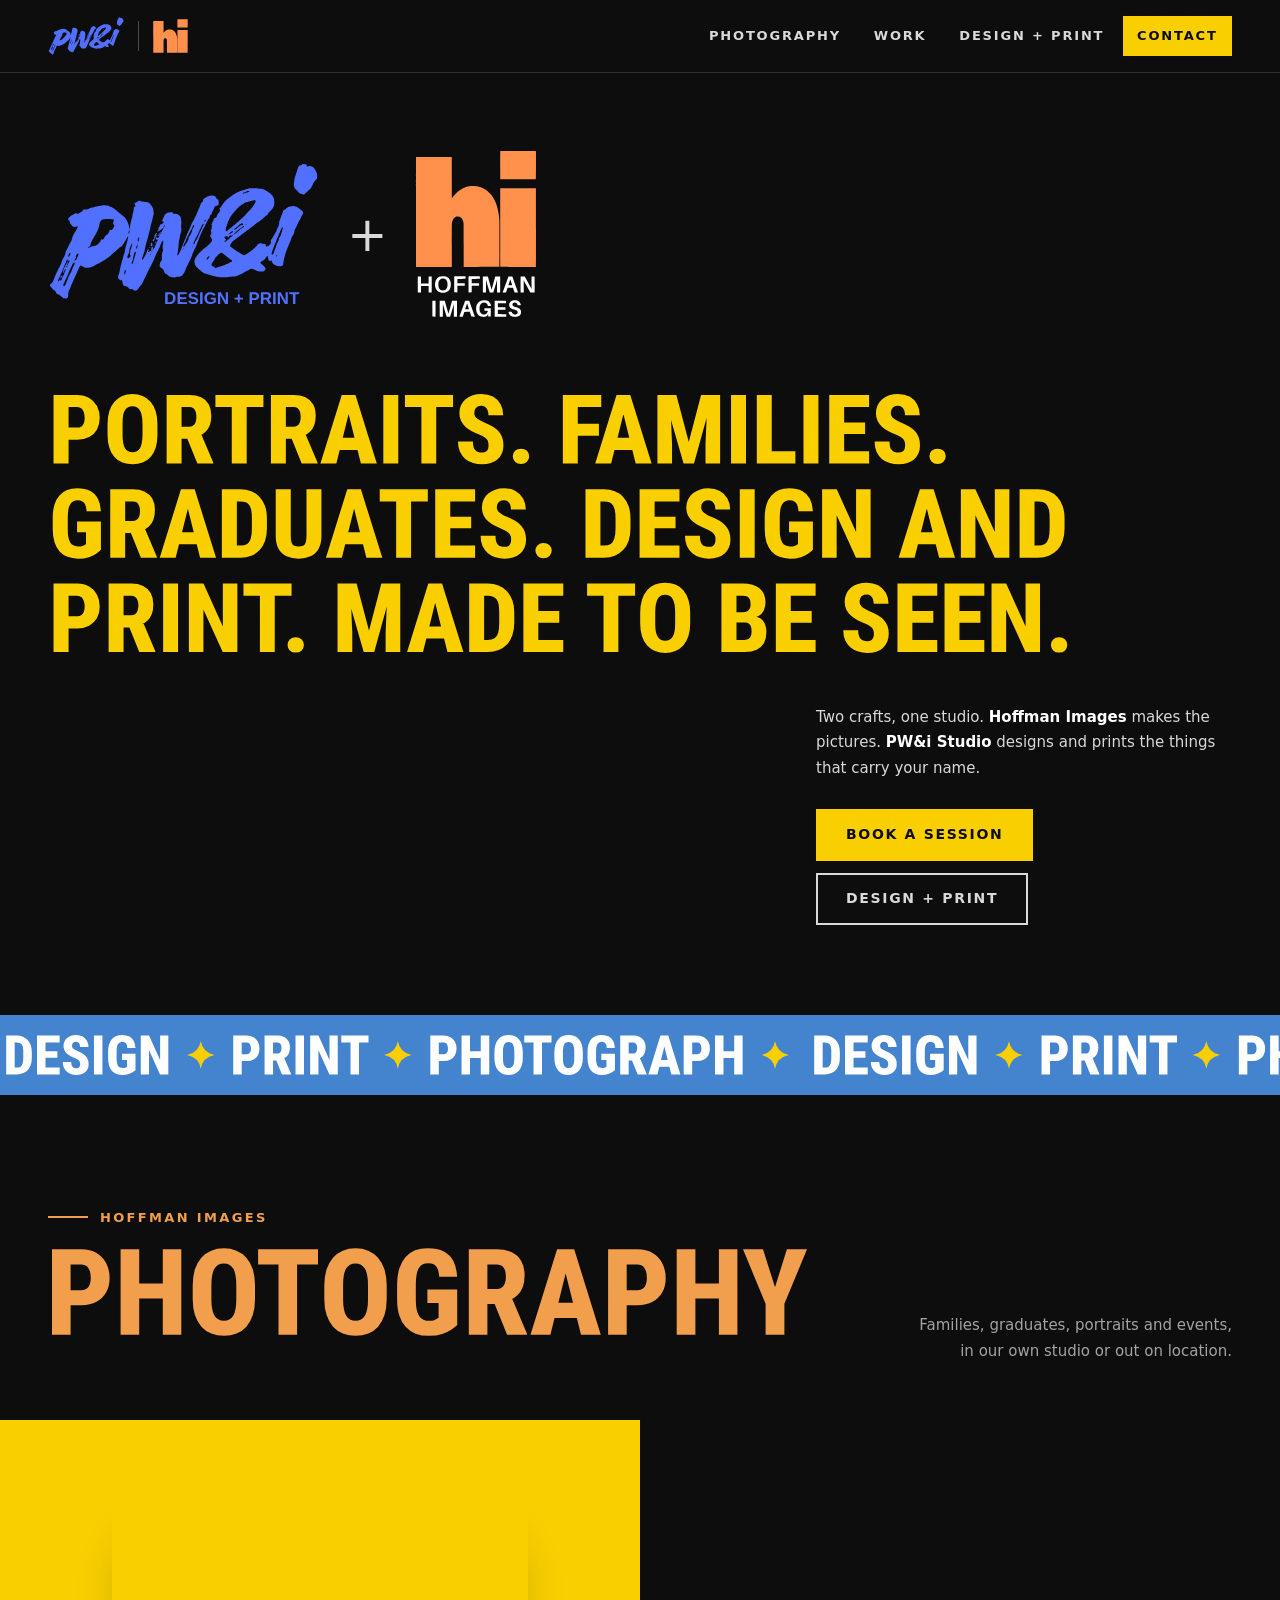
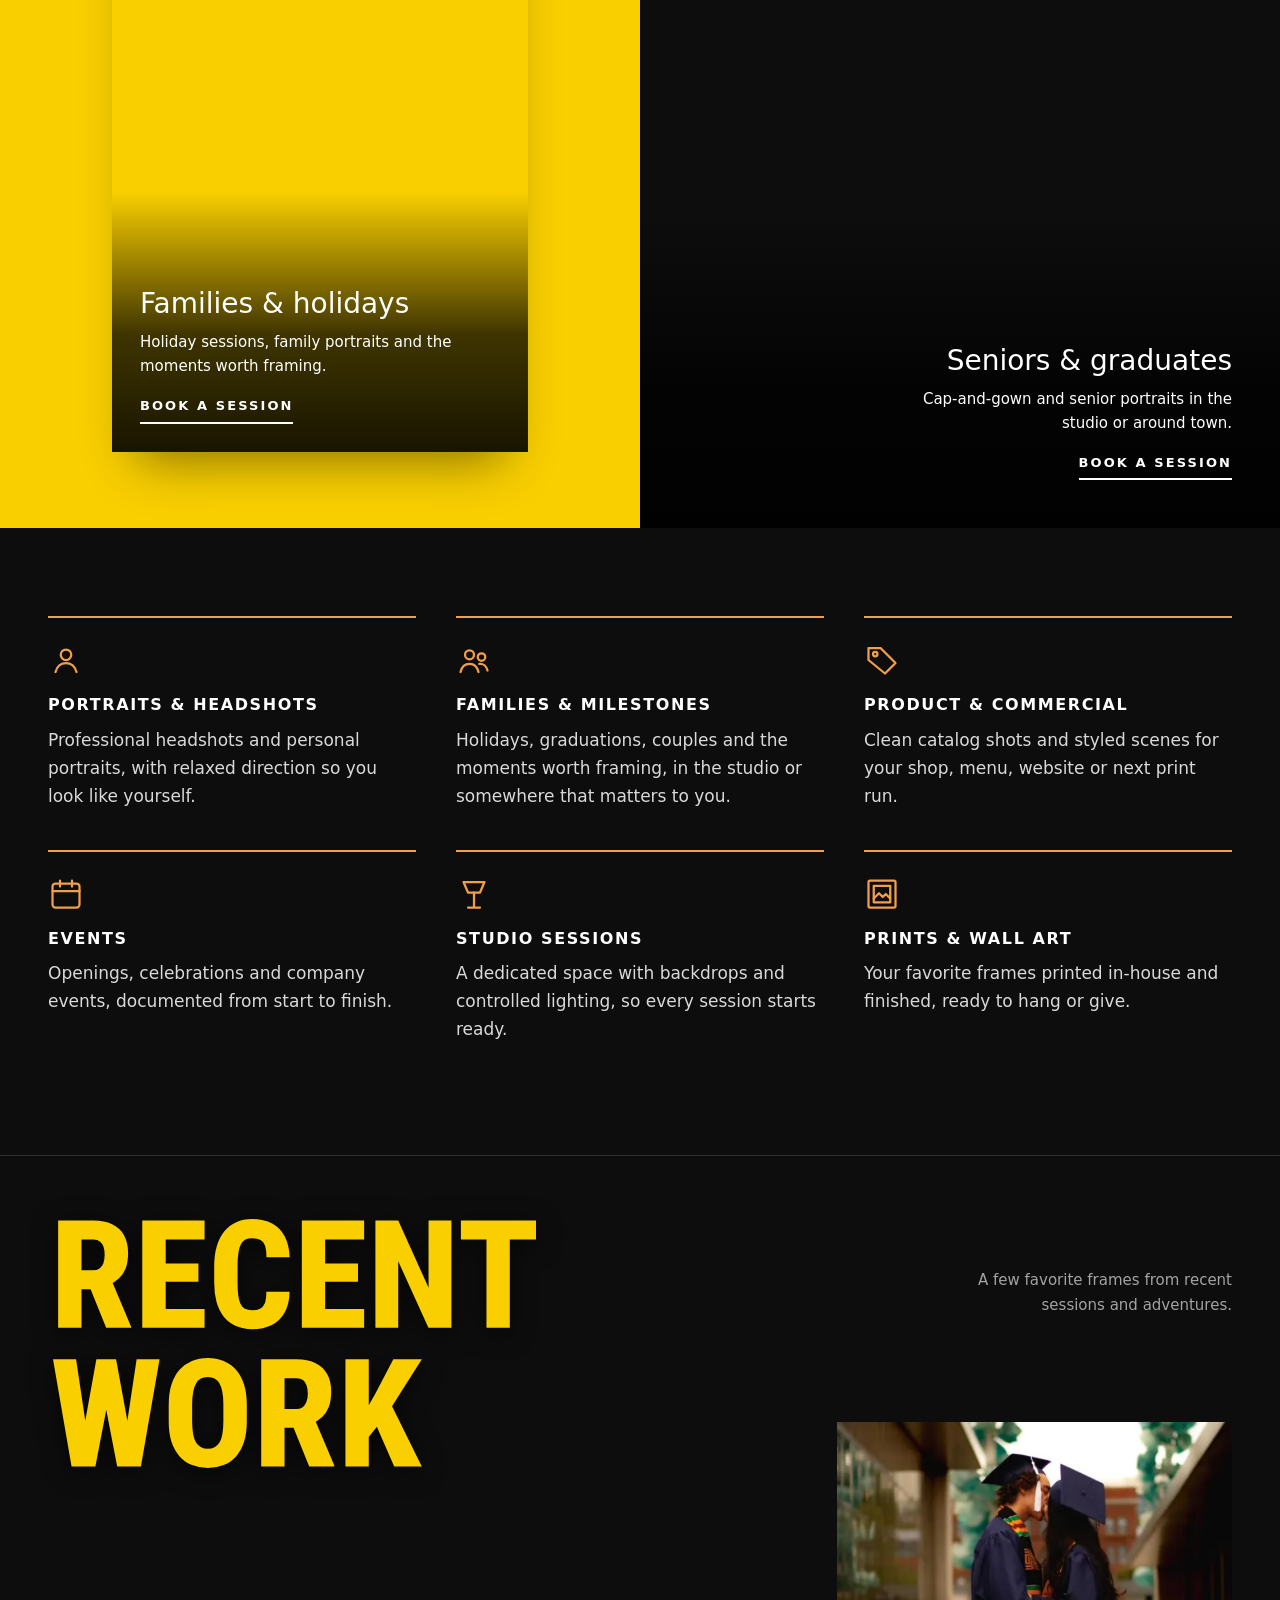
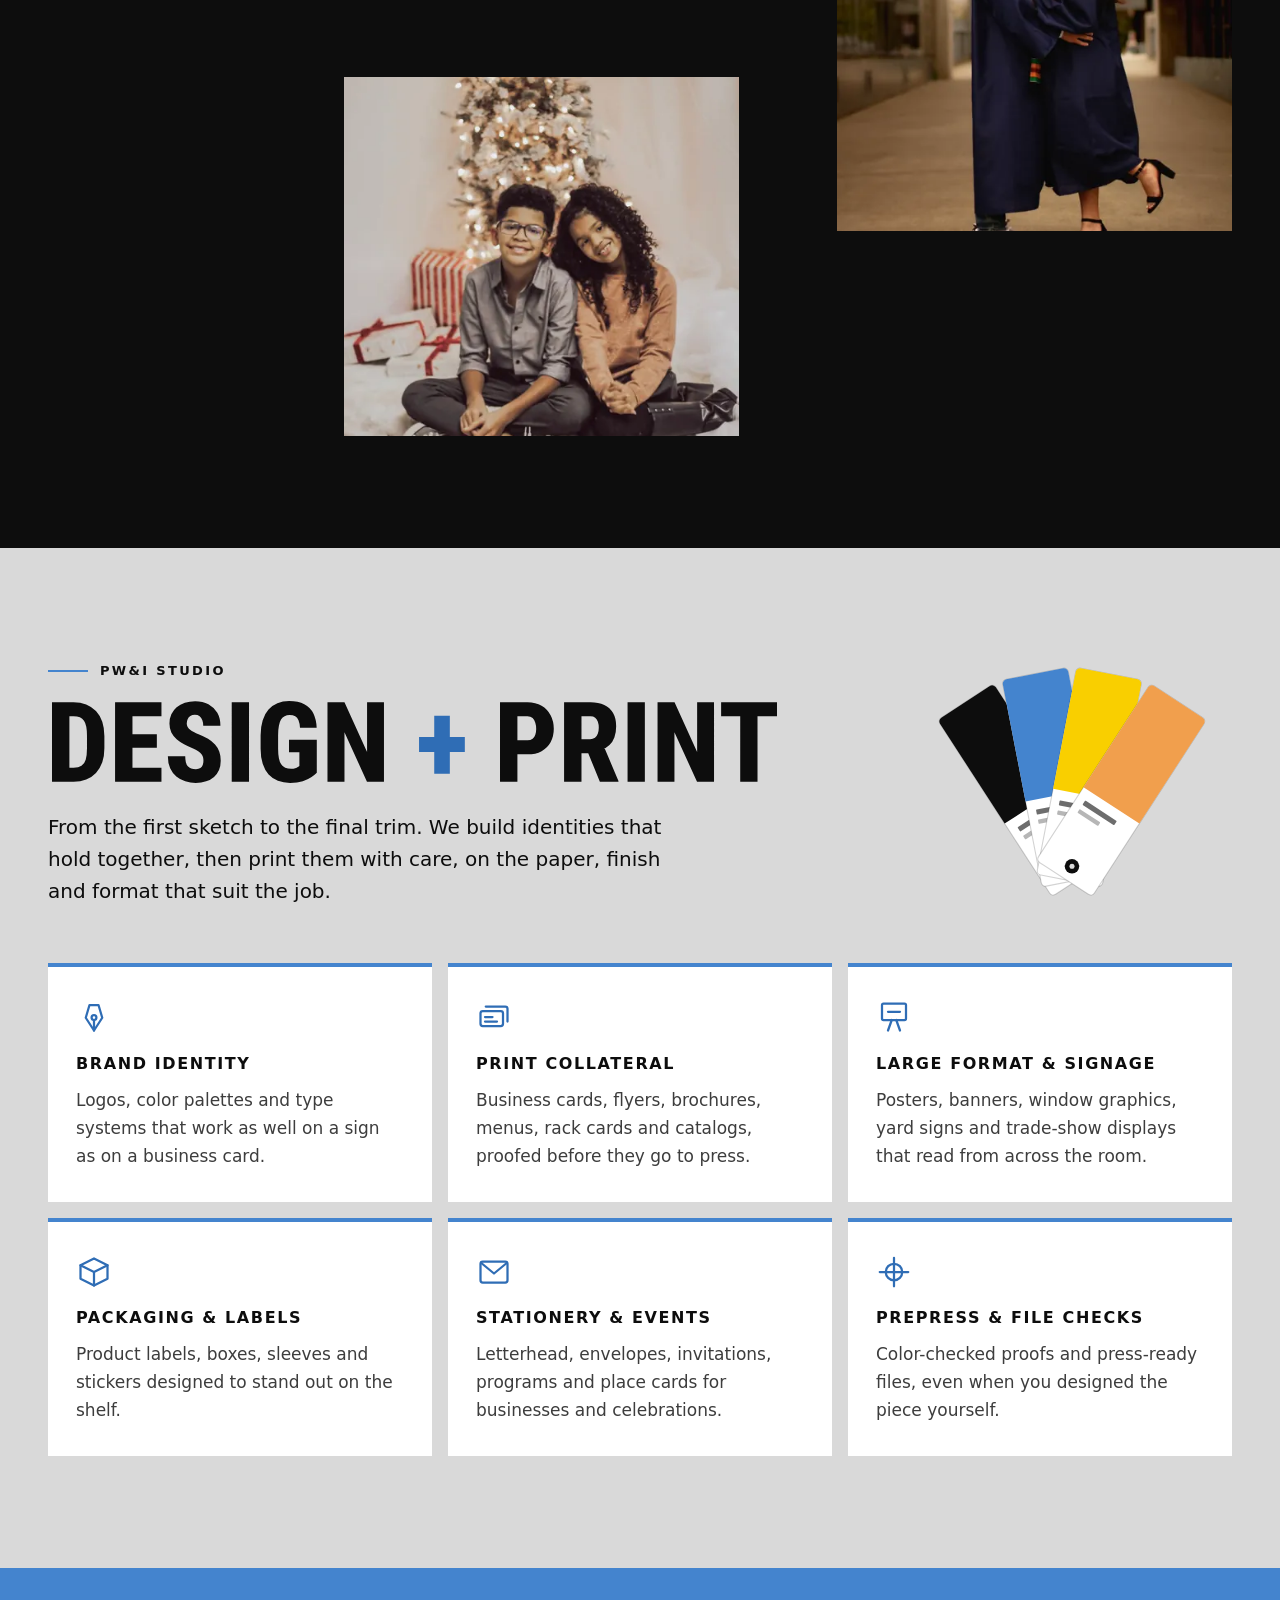
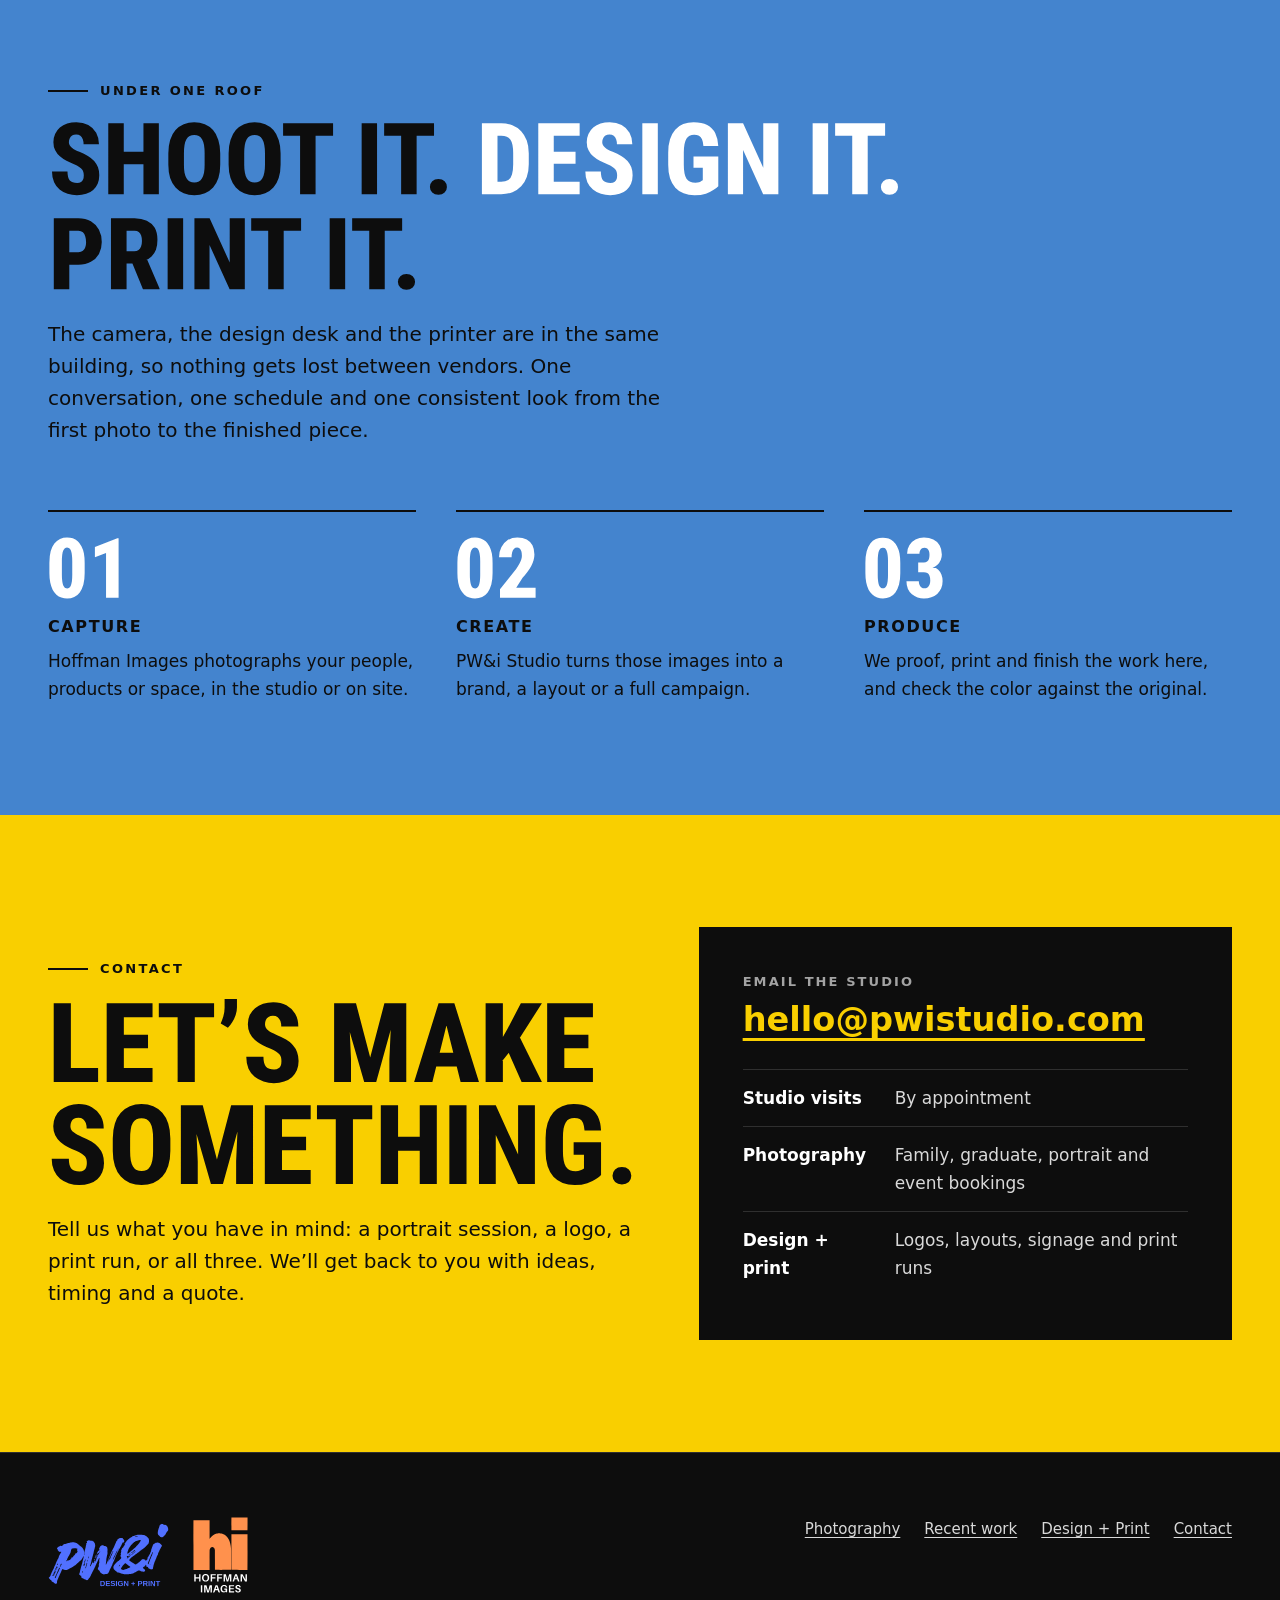
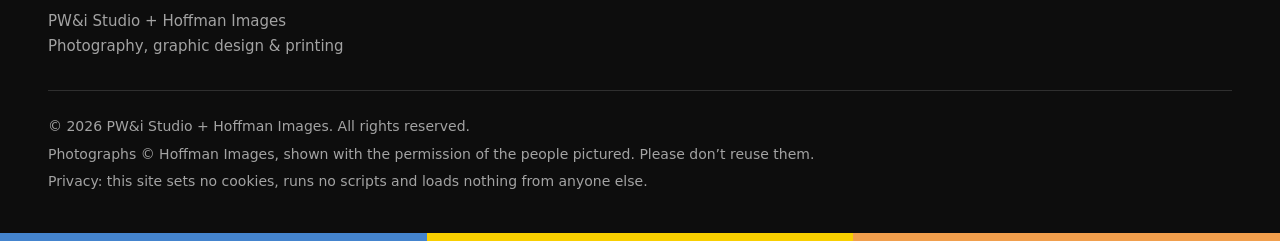
==== commit 5f31c27c: "Rebuild home page in a bold photo-led layout with real photos - Layout follows the requested sample:" ====
--- a/public/index.html
+++ b/public/index.html
@@ -7,14 +7,14 @@
 <meta http-equiv="Content-Security-Policy" content="default-src 'none'; img-src 'self'; style-src 'self'; base-uri 'none'; form-action 'none'; upgrade-insecure-requests">
 <meta name="referrer" content="no-referrer">
 <title>PW&amp;i Studio + Hoffman Images | Design, Print &amp; Photography</title>
-<meta name="description" content="PW&amp;i Studio designs and prints brand identities, signage and print collateral. Hoffman Images photographs portraits, products and events in our own studio. One team, from the shoot to the final print.">
+<meta name="description" content="Hoffman Images photographs families, graduates, portraits and events in our studio or on location. PW&amp;i Studio designs and prints logos, signs and print collateral. One team, from the shoot to the final print.">
 <link rel="canonical" href="https://pwistudio.com/">
-<meta name="theme-color" content="#F3EDE3">
-<meta name="color-scheme" content="light">
+<meta name="theme-color" content="#0D0D0D">
+<meta name="color-scheme" content="dark">
 <meta property="og:type" content="website">
 <meta property="og:site_name" content="PW&amp;i Studio + Hoffman Images">
 <meta property="og:title" content="PW&amp;i Studio + Hoffman Images">
-<meta property="og:description" content="Graphic design, printing and studio photography under one roof.">
+<meta property="og:description" content="Photography, graphic design and printing under one roof.">
 <meta property="og:url" content="https://pwistudio.com/">
 <meta property="og:image" content="https://pwistudio.com/assets/img/og-image.png">
 <meta property="og:image:width" content="1200">
@@ -32,15 +32,15 @@
 <header class="site-header">
   <div class="wrap site-header__inner">
     <a class="brand" href="#top">
-      <img class="brand__pwi" src="assets/logo/pwi-mark.svg" alt="PW&amp;i Studio" width="597" height="305">
+      <img class="brand__pwi" src="assets/logo/pwi-mark.svg" alt="PW&amp;i Studio" width="598" height="304">
       <span class="brand__divider"></span>
       <img class="brand__hi" src="assets/logo/hoffman-mark.svg" alt="Hoffman Images" width="479" height="465">
     </a>
     <nav class="site-nav" aria-label="Main">
       <ul>
-        <li><a href="#design">Design &amp; Print</a></li>
         <li><a href="#photography">Photography</a></li>
-        <li><a href="#studio">Studio</a></li>
+        <li><a href="#work">Work</a></li>
+        <li><a href="#design">Design<span class="nav-more"> + Print</span></a></li>
         <li><a class="site-nav__cta" href="#contact">Contact</a></li>
       </ul>
     </nav>
@@ -49,24 +49,26 @@
 
 <main id="main">
 
-  <!-- Hero -->
+  <!-- Hero: the two logos are the page title -->
   <section class="hero">
-    <div class="wrap hero__grid">
-      <div class="hero__copy">
-        <p class="eyebrow">Graphic design &middot; Printing &middot; Photography</p>
-        <h1 class="hero__title">
-          <img class="hero__logo hero__logo--pwi" src="assets/logo/pwi-design-print.svg" alt="PW&amp;i Design + Print" width="597" height="317">
-          <span class="hero__plus">+</span>
-          <img class="hero__logo hero__logo--hi" src="assets/logo/hoffman-images.svg" alt="Hoffman Images" width="479" height="662">
-        </h1>
-        <p class="lead">Two crafts, one studio. <strong>PW&amp;i Studio</strong> designs and prints the things that carry your name. <strong>Hoffman Images</strong> makes the pictures that bring them to life.</p>
+    <div class="wrap">
+      <h1 class="hero__title">
+        <img class="hero__logo hero__logo--pwi" src="assets/logo/pwi-design-print.svg" alt="PW&amp;i Design + Print" width="597" height="317">
+        <span class="hero__plus">+</span>
+        <img class="hero__logo hero__logo--hi" src="assets/logo/hoffman-images-reverse.svg" alt="Hoffman Images" width="479" height="662">
+      </h1>
+      <p class="hero__statement">
+        <picture>
+          <source media="(max-width: 40em)" srcset="assets/type/hero-statement-narrow.svg" width="519" height="549">
+          <img src="assets/type/hero-statement-wide.svg" alt="Portraits. Families. Graduates. Design and print. Made to be seen." width="1021" height="266">
+        </picture>
+      </p>
+      <div class="hero__aside">
+        <p>Two crafts, one studio. <strong>Hoffman Images</strong> makes the pictures. <strong>PW&amp;i Studio</strong> designs and prints the things that carry your name.</p>
         <p class="actions">
-          <a class="btn btn--solid" href="#contact">Start a project</a>
-          <a class="btn btn--ghost" href="#photography">Book a photo session</a>
+          <a class="btn btn--primary" href="#contact">Book a session</a>
+          <a class="btn btn--ghost" href="#design">Design + print</a>
         </p>
-      </div>
-      <div class="hero__art">
-        <img src="assets/img/hero-art.svg" alt="" width="520" height="640">
       </div>
     </div>
   </section>
@@ -74,25 +76,130 @@
   <!-- Ribbon of large lettering (decorative) -->
   <div class="band" aria-hidden="true">
     <div class="band__track">
-      <img src="assets/type/band.svg" alt="" width="1232" height="79">
-      <img src="assets/type/band.svg" alt="" width="1232" height="79">
-      <img src="assets/type/band.svg" alt="" width="1232" height="79">
-      <img src="assets/type/band.svg" alt="" width="1232" height="79">
-      <img src="assets/type/band.svg" alt="" width="1232" height="79">
-      <img src="assets/type/band.svg" alt="" width="1232" height="79">
+      <img src="assets/type/band.svg" alt="" width="1172" height="58">
+      <img src="assets/type/band.svg" alt="" width="1172" height="58">
+      <img src="assets/type/band.svg" alt="" width="1172" height="58">
+      <img src="assets/type/band.svg" alt="" width="1172" height="58">
+      <img src="assets/type/band.svg" alt="" width="1172" height="58">
+      <img src="assets/type/band.svg" alt="" width="1172" height="58">
     </div>
   </div>
 
+  <!-- Hoffman Images -->
+  <section class="photo" id="photography">
+    <div class="wrap section-head">
+      <div>
+        <p class="eyebrow">Hoffman Images</p>
+        <h2 class="display"><img src="assets/type/h-photography.svg" alt="Photography" width="763" height="96"></h2>
+      </div>
+      <p class="section-head__note">Families, graduates, portraits and events, in our own studio or out on location.</p>
+    </div>
+
+    <div class="split">
+      <div class="split__panel split__panel--block">
+        <div class="photo-card">
+          <picture>
+            <source type="image/webp" srcset="assets/photos/family-holiday-480.webp 480w, assets/photos/family-holiday-960.webp 960w, assets/photos/family-holiday-1440.webp 1440w" sizes="(min-width: 60em) 26rem, 85vw">
+            <img src="assets/photos/family-holiday-960.jpg" alt="A smiling family of four holding their small dog in front of a snowy Christmas tree" width="960" height="1280" loading="lazy" decoding="async">
+          </picture>
+          <div class="photo-card__caption">
+            <h3>Families &amp; holidays</h3>
+            <p>Holiday sessions, family portraits and the moments worth framing.</p>
+            <a class="text-link" href="#contact">Book a session</a>
+          </div>
+        </div>
+      </div>
+      <div class="split__panel split__panel--photo">
+        <picture>
+          <source type="image/webp" srcset="assets/photos/graduate-studio-480.webp 480w, assets/photos/graduate-studio-960.webp 960w, assets/photos/graduate-studio-1373.webp 1373w" sizes="(min-width: 60em) 50vw, 100vw">
+          <img src="assets/photos/graduate-studio-960.jpg" alt="A smiling graduate in a red cap and gown, seated in the studio" width="960" height="1432" loading="lazy" decoding="async">
+        </picture>
+        <div class="split__caption">
+          <h3>Seniors &amp; graduates</h3>
+          <p>Cap-and-gown and senior portraits in the studio or around town.</p>
+          <a class="text-link" href="#contact">Book a session</a>
+        </div>
+      </div>
+    </div>
+
+    <div class="wrap">
+      <ul class="services" role="list">
+        <li>
+          <svg class="icon" viewBox="0 0 24 24" aria-hidden="true" focusable="false"><circle cx="12" cy="8.5" r="3.5"/><path d="M5 20c1-4 4-6 7-6s6 2 7 6"/></svg>
+          <h3>Portraits &amp; headshots</h3>
+          <p>Professional headshots and personal portraits, with relaxed direction so you look like yourself.</p>
+        </li>
+        <li>
+          <svg class="icon" viewBox="0 0 24 24" aria-hidden="true" focusable="false"><circle cx="9" cy="8.5" r="3"/><circle cx="17" cy="10" r="2.5"/><path d="M3 20c.8-3.5 3.2-5.5 6-5.5s5.2 2 6 5.5M15.5 14.6c2.6-.4 4.8 1.4 5.5 4.4"/></svg>
+          <h3>Families &amp; milestones</h3>
+          <p>Holidays, graduations, couples and the moments worth framing, in the studio or somewhere that matters to you.</p>
+        </li>
+        <li>
+          <svg class="icon" viewBox="0 0 24 24" aria-hidden="true" focusable="false"><path d="M3 12V4h8l10 10-7 7z"/><circle cx="7.5" cy="8" r="1.5"/></svg>
+          <h3>Product &amp; commercial</h3>
+          <p>Clean catalog shots and styled scenes for your shop, menu, website or next print run.</p>
+        </li>
+        <li>
+          <svg class="icon" viewBox="0 0 24 24" aria-hidden="true" focusable="false"><rect x="3" y="5" width="18" height="16" rx="2"/><path d="M3 10h18M8 3v4M16 3v4"/></svg>
+          <h3>Events</h3>
+          <p>Openings, celebrations and company events, documented from start to finish.</p>
+        </li>
+        <li>
+          <svg class="icon" viewBox="0 0 24 24" aria-hidden="true" focusable="false"><path d="M5 4h14l-3 7H8z"/><path d="M12 11v10M8 21h8"/></svg>
+          <h3>Studio sessions</h3>
+          <p>A dedicated space with backdrops and controlled lighting, so every session starts ready.</p>
+        </li>
+        <li>
+          <svg class="icon" viewBox="0 0 24 24" aria-hidden="true" focusable="false"><rect x="3" y="3" width="18" height="18" rx="1"/><rect x="6.5" y="6.5" width="11" height="11"/><path d="m6.5 15 3.5-3.5 2.5 2.5 2-2 3 3"/></svg>
+          <h3>Prints &amp; wall art</h3>
+          <p>Your favorite frames printed in-house and finished, ready to hang or give.</p>
+        </li>
+      </ul>
+    </div>
+  </section>
+
+  <!-- Recent work -->
+  <section class="work" id="work">
+    <div class="wrap work__grid">
+      <h2 class="display work__title"><img src="assets/type/h-recent-work.svg" alt="Recent work" width="393" height="206"></h2>
+      <p class="work__note">A few favorite frames from recent sessions and adventures.</p>
+      <div class="work__item work__item--a">
+        <picture>
+          <source type="image/webp" srcset="assets/photos/city-rainbow-480.webp 480w, assets/photos/city-rainbow-960.webp 960w, assets/photos/city-rainbow-1440.webp 1440w" sizes="(min-width: 60em) 40vw, 100vw">
+          <img src="assets/photos/city-rainbow-960.jpg" alt="A rainbow over the bay behind a downtown skyline and winding freeway ramps, under storm clouds" width="960" height="720" loading="lazy" decoding="async">
+        </picture>
+      </div>
+      <div class="work__item work__item--b">
+        <picture>
+          <source type="image/webp" srcset="assets/photos/graduates-downtown-480.webp 480w, assets/photos/graduates-downtown-960.webp 960w, assets/photos/graduates-downtown-1440.webp 1440w" sizes="(min-width: 60em) 32vw, 50vw">
+          <img src="assets/photos/graduates-downtown-960.jpg" alt="Two graduates in navy caps and gowns sharing a kiss on a city walkway" width="960" height="1280" loading="lazy" decoding="async">
+        </picture>
+      </div>
+      <div class="work__item work__item--c">
+        <picture>
+          <source type="image/webp" srcset="assets/photos/dunes-sunset-480.webp 480w, assets/photos/dunes-sunset-960.webp 960w, assets/photos/dunes-sunset-1440.webp 1440w" sizes="(min-width: 60em) 40vw, 100vw">
+          <img src="assets/photos/dunes-sunset-960.jpg" alt="A lone figure on the crest of a sand dune under a hazy sunset" width="960" height="720" loading="lazy" decoding="async">
+        </picture>
+      </div>
+      <div class="work__item work__item--d">
+        <picture>
+          <source type="image/webp" srcset="assets/photos/siblings-holiday-480.webp 480w, assets/photos/siblings-holiday-960.webp 960w, assets/photos/siblings-holiday-1440.webp 1440w" sizes="(min-width: 60em) 32vw, 50vw">
+          <img src="assets/photos/siblings-holiday-960.jpg" alt="Two children sitting together on a white blanket in front of a lit Christmas tree and wrapped presents" width="960" height="1280" loading="lazy" decoding="async">
+        </picture>
+      </div>
+    </div>
+  </section>
+
   <!-- PW&i Studio -->
-  <section class="section" id="design">
+  <section class="design" id="design">
     <div class="wrap">
-      <div class="intro">
-        <div class="intro__text">
+      <div class="section-head section-head--art">
+        <div>
           <p class="eyebrow">PW&amp;i Studio</p>
-          <h2 class="display"><img src="assets/type/h-design-print.svg" alt="Design &amp; Print" width="783" height="109"></h2>
+          <h2 class="display"><img src="assets/type/h-design-print.svg" alt="Design + Print" width="733" height="90"></h2>
           <p class="lead">From the first sketch to the final trim. We build identities that hold together, then print them with care, on the paper, finish and format that suit the job.</p>
         </div>
-        <img class="intro__art intro__art--fan" src="assets/img/swatch-fan.svg" alt="" width="420" height="340">
+        <img class="design__fan" src="assets/img/swatch-fan.svg" alt="" width="420" height="340">
       </div>
 
       <ul class="cards" role="list">
@@ -130,80 +237,26 @@
     </div>
   </section>
 
-  <!-- Hoffman Images -->
-  <section class="section section--dark" id="photography">
+  <!-- Together -->
+  <section class="studio" id="studio">
     <div class="wrap">
-      <div class="intro intro--single">
-        <div class="intro__text">
-          <p class="eyebrow">Hoffman Images</p>
-          <h2 class="display"><img src="assets/type/h-photography.svg" alt="Photography" width="665" height="119"></h2>
-          <p class="lead">Light, patience and a good eye. Hoffman Images photographs people, products and places, in our own studio or out on location.</p>
-        </div>
-      </div>
-
-      <div class="filmstrip">
-        <img src="assets/img/film-strip.svg" alt="" width="1000" height="260">
-      </div>
-
-      <ul class="cards cards--dark" role="list">
-        <li class="card">
-          <svg class="icon" viewBox="0 0 24 24" aria-hidden="true" focusable="false"><circle cx="12" cy="8.5" r="3.5"/><path d="M5 20c1-4 4-6 7-6s6 2 7 6"/></svg>
-          <h3>Portraits &amp; headshots</h3>
-          <p>Professional headshots and personal portraits, with relaxed direction so you look like yourself.</p>
-        </li>
-        <li class="card">
-          <svg class="icon" viewBox="0 0 24 24" aria-hidden="true" focusable="false"><circle cx="9" cy="8.5" r="3"/><circle cx="17" cy="10" r="2.5"/><path d="M3 20c.8-3.5 3.2-5.5 6-5.5s5.2 2 6 5.5M15.5 14.6c2.6-.4 4.8 1.4 5.5 4.4"/></svg>
-          <h3>Family &amp; milestones</h3>
-          <p>Families, graduates, couples and the moments worth framing, in the studio or somewhere that matters to you.</p>
-        </li>
-        <li class="card">
-          <svg class="icon" viewBox="0 0 24 24" aria-hidden="true" focusable="false"><path d="M3 12V4h8l10 10-7 7z"/><circle cx="7.5" cy="8" r="1.5"/></svg>
-          <h3>Product &amp; commercial</h3>
-          <p>Clean catalog shots and styled scenes for your shop, menu, website or next print run.</p>
-        </li>
-        <li class="card">
-          <svg class="icon" viewBox="0 0 24 24" aria-hidden="true" focusable="false"><rect x="3" y="5" width="18" height="16" rx="2"/><path d="M3 10h18M8 3v4M16 3v4"/></svg>
-          <h3>Events</h3>
-          <p>Openings, celebrations and company events, documented from start to finish.</p>
-        </li>
-        <li class="card">
-          <svg class="icon" viewBox="0 0 24 24" aria-hidden="true" focusable="false"><path d="M5 4h14l-3 7H8z"/><path d="M12 11v10M8 21h8"/></svg>
-          <h3>Studio sessions</h3>
-          <p>A dedicated space with backdrops and controlled lighting, so every session starts ready.</p>
-        </li>
-        <li class="card">
-          <svg class="icon" viewBox="0 0 24 24" aria-hidden="true" focusable="false"><rect x="3" y="3" width="18" height="18" rx="1"/><rect x="6.5" y="6.5" width="11" height="11"/><path d="m6.5 15 3.5-3.5 2.5 2.5 2-2 3 3"/></svg>
-          <h3>Prints &amp; wall art</h3>
-          <p>Your favorite frames printed in-house and finished, ready to hang or hand over.</p>
-        </li>
-      </ul>
-    </div>
-  </section>
-
-  <!-- Together -->
-  <section class="section" id="studio">
-    <div class="wrap">
-      <div class="intro intro--single">
-        <div class="intro__text">
-          <p class="eyebrow">The Studio: under one roof</p>
-          <h2 class="display"><img src="assets/type/h-one-studio.svg" alt="Shoot it. Design it. Print it." width="773" height="173"></h2>
-          <p class="lead">The camera, the design desk and the printer are in the same building, so nothing gets lost between vendors. One conversation, one schedule and one consistent look from the first photo to the finished piece.</p>
-        </div>
-      </div>
+      <p class="eyebrow">Under one roof</p>
+      <h2 class="display"><img src="assets/type/h-one-studio.svg" alt="Shoot it. Design it. Print it." width="854" height="176"></h2>
+      <p class="lead">The camera, the design desk and the printer are in the same building, so nothing gets lost between vendors. One conversation, one schedule and one consistent look from the first photo to the finished piece.</p>
 
       <ol class="steps" role="list">
         <li class="step">
-          <img class="step__num" src="assets/type/n-01.svg" alt="" width="117" height="125">
+          <img class="step__num" src="assets/type/n-01.svg" alt="" width="103" height="92">
           <h3>Capture</h3>
           <p>Hoffman Images photographs your people, products or space, in the studio or on site.</p>
         </li>
         <li class="step">
-          <img class="step__num" src="assets/type/n-02.svg" alt="" width="128" height="125">
+          <img class="step__num" src="assets/type/n-02.svg" alt="" width="116" height="92">
           <h3>Create</h3>
           <p>PW&amp;i Studio turns those images into a brand, a layout or a full campaign.</p>
         </li>
         <li class="step">
-          <img class="step__num" src="assets/type/n-03.svg" alt="" width="130" height="125">
+          <img class="step__num" src="assets/type/n-03.svg" alt="" width="115" height="92">
           <h3>Produce</h3>
           <p>We proof, print and finish the work here, and check the color against the original.</p>
         </li>
@@ -212,12 +265,12 @@
   </section>
 
   <!-- Contact -->
-  <section class="section section--dark section--contact" id="contact">
+  <section class="contact-section" id="contact">
     <div class="wrap contact">
       <div class="contact__text">
         <p class="eyebrow">Contact</p>
-        <h2 class="display"><img src="assets/type/h-contact.svg" alt="Let&#8217;s make something." width="594" height="238"></h2>
-        <p class="lead">Tell us what you have in mind: a logo, a print run, a portrait session, or all three. We&#8217;ll get back to you with ideas, timing and a quote.</p>
+        <h2 class="display"><img src="assets/type/h-contact.svg" alt="Let&#8217;s make something." width="636" height="210"></h2>
+        <p class="lead">Tell us what you have in mind: a portrait session, a logo, a print run, or all three. We&#8217;ll get back to you with ideas, timing and a quote.</p>
       </div>
       <div class="contact-card">
         <p class="contact-card__label">Email the studio</p>
@@ -225,8 +278,8 @@
         <p class="contact-card__email"><a href="mailto:hello@pwistudio.com">hello@pwistudio.com</a></p>
         <dl class="contact-card__list">
           <div><dt>Studio visits</dt><dd>By appointment</dd></div>
-          <div><dt>Design &amp; print</dt><dd>Logos, layouts, signage and print runs</dd></div>
-          <div><dt>Photography</dt><dd>Portrait, product and event bookings</dd></div>
+          <div><dt>Photography</dt><dd>Family, graduate, portrait and event bookings</dd></div>
+          <div><dt>Design + print</dt><dd>Logos, layouts, signage and print runs</dd></div>
         </dl>
       </div>
     </div>
@@ -239,20 +292,21 @@
     <div class="site-footer__brand">
       <div class="site-footer__logos">
         <img class="site-footer__pwi" src="assets/logo/pwi-design-print.svg" alt="PW&amp;i Design + Print" width="597" height="317">
-        <img class="site-footer__hi" src="assets/logo/hoffman-images.svg" alt="Hoffman Images" width="479" height="662">
-      </div>
-      <p>PW&amp;i Studio + Hoffman Images<br>Graphic design, printing &amp; photography</p>
+        <img class="site-footer__hi" src="assets/logo/hoffman-images-reverse.svg" alt="Hoffman Images" width="479" height="662">
+      </div>
+      <p>PW&amp;i Studio + Hoffman Images<br>Photography, graphic design &amp; printing</p>
     </div>
     <nav class="site-footer__nav" aria-label="Footer">
       <ul>
-        <li><a href="#design">Design &amp; Print</a></li>
         <li><a href="#photography">Photography</a></li>
-        <li><a href="#studio">The Studio</a></li>
+        <li><a href="#work">Recent work</a></li>
+        <li><a href="#design">Design + Print</a></li>
         <li><a href="#contact">Contact</a></li>
       </ul>
     </nav>
     <div class="site-footer__legal">
       <p>&copy; 2026 PW&amp;i Studio + Hoffman Images. All rights reserved.</p>
+      <p>Photographs &copy; Hoffman Images, shown with the permission of the people pictured. Please don&#8217;t reuse them.</p>
       <p>Privacy: this site sets no cookies, runs no scripts and loads nothing from anyone else.</p>
     </div>
   </div>
--- a/public/assets/css/site.css
+++ b/public/assets/css/site.css
@@ -1,33 +1,37 @@
 /*
   PW&i Studio + Hoffman Images
   ---------------------------------------------------------------
-  No webfonts: all text is set in Georgia, which is already installed on
-  Windows, macOS and iOS (other devices use their own serif).
-  Large lettering is pre-drawn as SVG outlines (assets/type/), and the
-  logos are SVG files (assets/logo/).
+  No webfonts: text uses the sans-serif already on each device
+  (Roboto on Android and Chromebooks, Segoe UI on Windows,
+  San Francisco on Apple devices).
+  Large lettering is pre-drawn as SVG outlines of Roboto Condensed
+  (assets/type/); logos are SVG files (assets/logo/).
   No JavaScript anywhere; this file is the only stylesheet.
 */
 
 :root {
-  /* Warm-neutral palette (all text pairs meet WCAG AA contrast) */
-  --linen: #F3EDE3;      /* page background */
-  --ivory: #FBF8F2;      /* cards; text on dark sections (12.4:1 on espresso) */
-  --sand: #E6DCCC;       /* alternate light background */
-  --oat: #CDBDA6;        /* borders, decoration */
-  --taupe: #9C8775;      /* decoration only */
-  --camel: #A8835F;      /* decoration and large lettering only */
-  --mocha: #6E5646;      /* buttons, links (5.9:1 on linen), dark section */
-  --cocoa: #5F4D41;      /* secondary text (6.9:1 on linen) */
-  --espresso: #3A2E26;   /* body text (11.3:1 on linen), darkest section */
-  --espresso-2: #4A3C32; /* cards on espresso */
-  --line: rgb(58 46 38 / 0.14);
-
-  --serif: Georgia, "Noto Serif", "DejaVu Serif", "Times New Roman", serif;
-
-  --wrap: 74rem;
-  --gutter: clamp(1.25rem, 4vw, 2.5rem);
-  --radius: 1.25rem;
-  --header-h: 4.75rem;
+  /* Palette */
+  --cerulean: #4484CE;
+  --aluminium: #D9D9D9;
+  --light: #F9CF00;        /* yellow */
+  --tangerine: #F19F4D;
+
+  /* Supporting tones (all text pairs meet WCAG AA contrast) */
+  --ink: #0D0D0D;          /* page background; text on light colors */
+  --coal: #1A1A1A;         /* raised surfaces on ink */
+  --white: #FFFFFF;
+  --muted: #A3A3A3;        /* secondary text on ink: 7.7:1 */
+  --cerulean-deep: #2F6DB5; /* cerulean for small text/icons on white: 5.3:1 */
+  --line-dark: rgb(255 255 255 / 0.14);
+  --line-light: rgb(13 13 13 / 0.16);
+
+  --sans: Roboto, "Segoe UI", system-ui, -apple-system, BlinkMacSystemFont, "Helvetica Neue", Arial, "Noto Sans", "Liberation Sans", sans-serif;
+
+  --wrap: 76rem;
+  --gutter: clamp(1.25rem, 4vw, 3rem);
+  --header-h: 4.5rem;
+
+  color-scheme: dark;
 }
 
 /* ---------- Base ---------- */
@@ -46,10 +50,9 @@
 
 body {
   margin: 0;
-  background: var(--linen);
-  color: var(--espresso);
-  font: 400 1.0625rem/1.7 var(--serif);
-  text-rendering: optimizeLegibility;
+  background: var(--ink);
+  color: var(--aluminium);
+  font: 400 1.0625rem/1.65 var(--sans);
 }
 
 img,
@@ -57,13 +60,12 @@
 
 h1, h2, h3, p, ul, ol, dl, dd { margin: 0; }
 
-a { color: var(--mocha); text-underline-offset: 0.18em; text-decoration-thickness: 0.08em; }
-a:hover { color: var(--espresso); }
+a { color: var(--light); text-underline-offset: 0.2em; }
+a:hover { color: var(--white); }
 
 :focus-visible {
-  outline: 3px solid var(--mocha);
+  outline: 3px solid var(--light);
   outline-offset: 3px;
-  border-radius: 4px;
 }
 
 [id] { scroll-margin-top: calc(var(--header-h) + 1rem); }
@@ -79,12 +81,11 @@
   top: -10rem;
   z-index: 100;
   padding: 0.75rem 1.25rem;
-  background: var(--espresso);
-  color: var(--ivory);
-  border-radius: 999px;
-  font-weight: 700;
-}
-.skip-link:focus { top: 1rem; color: var(--ivory); }
+  background: var(--light);
+  color: var(--ink);
+  font-weight: 700;
+}
+.skip-link:focus { top: 1rem; color: var(--ink); }
 
 /* ---------- Shared pieces ---------- */
 .eyebrow {
@@ -93,15 +94,15 @@
   gap: 0.75rem;
   font-size: 0.8125rem;
   font-weight: 700;
-  letter-spacing: 0.16em;
+  letter-spacing: 0.18em;
   text-transform: uppercase;
-  color: var(--mocha);
+  color: var(--tangerine);
 }
 .eyebrow::before {
   content: "";
   flex: none;
-  width: 2.25rem;
-  height: 1px;
+  width: 2.5rem;
+  height: 2px;
   background: currentColor;
 }
 
@@ -110,17 +111,15 @@
 
 .lead {
   max-width: 40rem;
-  font-size: clamp(1.125rem, 1rem + 0.5vw, 1.3125rem);
+  font-size: clamp(1.0625rem, 0.95rem + 0.5vw, 1.25rem);
   line-height: 1.6;
-  color: var(--cocoa);
-}
-.lead strong { color: var(--espresso); font-weight: 700; }
+}
 
 .actions {
   display: flex;
   flex-wrap: wrap;
-  gap: 0.875rem;
-  margin-top: 2rem;
+  gap: 0.75rem;
+  margin-top: 1.75rem;
 }
 
 .btn {
@@ -128,38 +127,65 @@
   align-items: center;
   justify-content: center;
   min-height: 3.25rem;
-  padding: 0.75rem 1.6rem;
-  border: 1px solid var(--mocha);
-  border-radius: 999px;
-  font-weight: 700;
-  font-size: 1rem;
-  letter-spacing: 0.01em;
+  padding: 0.75rem 1.75rem;
+  border: 2px solid var(--light);
+  font-size: 0.875rem;
+  font-weight: 700;
+  letter-spacing: 0.12em;
+  text-transform: uppercase;
   text-decoration: none;
   transition: background-color 0.2s ease, color 0.2s ease, border-color 0.2s ease;
 }
-.btn--solid { background: var(--mocha); color: var(--ivory); }
-.btn--solid:hover { background: var(--espresso); border-color: var(--espresso); color: var(--ivory); }
-.btn--ghost { background: transparent; color: var(--mocha); }
-.btn--ghost:hover { background: var(--mocha); color: var(--ivory); }
+.btn--primary { background: var(--light); color: var(--ink); }
+.btn--primary:hover { background: var(--white); border-color: var(--white); color: var(--ink); }
+.btn--ghost { background: transparent; border-color: var(--aluminium); color: var(--aluminium); }
+.btn--ghost:hover { background: var(--aluminium); color: var(--ink); }
+
+/* "VIEW GALLERY"-style underlined link */
+.text-link {
+  display: inline-block;
+  padding-bottom: 0.3rem;
+  border-bottom: 2px solid currentColor;
+  color: var(--white);
+  font-size: 0.8125rem;
+  font-weight: 700;
+  letter-spacing: 0.16em;
+  text-transform: uppercase;
+  text-decoration: none;
+}
+.text-link:hover { color: var(--light); }
 
 .icon {
-  width: 3rem;
-  height: 3rem;
-  padding: 0.55rem;
-  border-radius: 50%;
-  background: var(--sand);
-  color: var(--mocha);
+  width: 2.25rem;
+  height: 2.25rem;
   fill: none;
   stroke: currentColor;
-  stroke-width: 1.6;
+  stroke-width: 1.5;
   stroke-linecap: round;
   stroke-linejoin: round;
 }
 
+.section-head {
+  display: grid;
+  gap: 1.25rem 3rem;
+  align-items: end;
+  margin-bottom: clamp(2.5rem, 5vw, 3.5rem);
+}
+.section-head__note {
+  max-width: 24rem;
+  color: var(--muted);
+  font-size: 0.9375rem;
+  line-height: 1.7;
+}
+@media (min-width: 60em) {
+  .section-head { grid-template-columns: minmax(0, 1fr) minmax(0, 20rem); }
+  .section-head__note { justify-self: end; text-align: right; }
+}
+
 /* ---------- Header ---------- */
 .site-header {
-  background: var(--linen);
-  border-bottom: 1px solid var(--line);
+  background: var(--ink);
+  border-bottom: 1px solid var(--line-dark);
 }
 .site-header__inner {
   display: flex;
@@ -177,12 +203,12 @@
   gap: 0.9rem;
   text-decoration: none;
 }
-.brand__pwi { height: 2.6rem; width: auto; }
-.brand__hi { height: 2.3rem; width: auto; }
+.brand__pwi { height: 2.4rem; width: auto; }
+.brand__hi { height: 2.1rem; width: auto; }
 .brand__divider {
   width: 1px;
-  height: 2rem;
-  background: var(--oat);
+  height: 1.9rem;
+  background: rgb(255 255 255 / 0.25);
 }
 
 .site-nav ul {
@@ -194,22 +220,25 @@
 }
 .site-nav a {
   display: block;
-  padding: 0.5rem 0.875rem;
-  border-radius: 999px;
-  color: var(--espresso);
-  font-size: 0.9375rem;
+  padding: 0.55rem 0.9rem;
+  color: var(--aluminium);
+  font-size: 0.8125rem;
+  font-weight: 700;
+  letter-spacing: 0.14em;
+  text-transform: uppercase;
   text-decoration: none;
 }
-.site-nav a:hover { background: var(--sand); color: var(--espresso); }
-.site-nav .site-nav__cta { background: var(--mocha); color: var(--ivory); }
-.site-nav .site-nav__cta:hover { background: var(--espresso); color: var(--ivory); }
+.site-nav a:hover { color: var(--light); }
+.site-nav .site-nav__cta { background: var(--light); color: var(--ink); }
+.site-nav .site-nav__cta:hover { background: var(--white); color: var(--ink); }
 
 @media (max-width: 30em) {
   /* One row of links on phones: let the link padding overhang the gutters. */
   .site-nav { width: calc(100% + 0.9rem); margin-inline: -0.45rem; }
   .site-nav ul { justify-content: space-between; gap: 0; }
-  .site-nav a { padding-inline: 0.45rem; font-size: 0.875rem; }
+  .site-nav a { padding-inline: 0.45rem; font-size: 0.75rem; letter-spacing: 0.08em; }
   .site-nav .site-nav__cta { padding-inline: 0.75rem; }
+  .nav-more { display: none; }
 }
 
 @media (min-width: 48em) {
@@ -221,20 +250,7 @@
 }
 
 /* ---------- Hero ---------- */
-.hero {
-  position: relative;
-  padding-top: clamp(2.5rem, 6vw, 5rem);
-  border-bottom: 0.625rem solid var(--oat);
-  background:
-    radial-gradient(60rem 30rem at 85% 0%, rgb(205 189 166 / 0.35), transparent 70%),
-    var(--linen);
-}
-.hero__grid {
-  display: grid;
-  gap: 2.5rem;
-  align-items: end;
-}
-.hero__copy { padding-bottom: clamp(2.5rem, 6vw, 5rem); }
+.hero { padding-block: clamp(2.5rem, 6vw, 5rem) clamp(3rem, 7vw, 6rem); }
 
 /* The page title is the two logos */
 .hero__title {
@@ -242,33 +258,34 @@
   flex-wrap: wrap;
   align-items: center;
   gap: clamp(0.75rem, 2.5vw, 1.75rem);
-  margin: 1.75rem 0 2rem;
+  margin-bottom: clamp(2.5rem, 6vw, 4.5rem);
 }
 .hero__logo { width: auto; max-width: none; }
-.hero__logo--pwi { height: clamp(5rem, 24vw, 11.5rem); }
-.hero__logo--hi { height: clamp(6rem, 28vw, 13.5rem); }
+.hero__logo--pwi { height: clamp(4.5rem, 18vw, 9rem); }
+.hero__logo--hi { height: clamp(5.25rem, 21vw, 10.5rem); }
 .hero__plus {
-  color: var(--mocha);
-  font-size: clamp(2rem, 6vw, 3.5rem);
-  font-weight: 400;
+  color: var(--aluminium);
+  font-size: clamp(1.75rem, 5vw, 3rem);
+  font-weight: 300;
   line-height: 1;
 }
 
-.hero__art img {
-  width: min(100%, 18rem);
-  margin-inline: auto;
-}
-
-@media (min-width: 60em) {
-  .hero__grid { grid-template-columns: minmax(0, 1.6fr) minmax(0, 1fr); gap: 4rem; }
-  .hero__art img { width: 100%; max-width: 26rem; margin-right: 0; }
-}
+.hero__statement img { width: min(100%, 64rem); }
+
+.hero__aside {
+  max-width: 26rem;
+  margin-top: clamp(2rem, 5vw, 3rem);
+  margin-left: auto;
+  font-size: 0.9375rem;
+  line-height: 1.7;
+}
+.hero__aside strong { color: var(--white); }
 
 /* ---------- Ribbon ---------- */
 .band {
   overflow: hidden;
-  background: var(--espresso);
-  padding-block: clamp(1rem, 2.5vw, 1.4rem);
+  background: var(--cerulean);
+  padding-block: clamp(0.9rem, 2vw, 1.25rem);
 }
 .band__track {
   display: flex;
@@ -278,165 +295,305 @@
   flex: none;
   width: auto;
   max-width: none;
-  height: clamp(2.25rem, 4vw, 3.25rem);
+  height: clamp(1.75rem, 3.2vw, 2.5rem);
 }
 @media (prefers-reduced-motion: no-preference) {
-  .band__track { animation: band 75s linear infinite; }
+  .band__track { animation: band 70s linear infinite; }
 }
 @keyframes band {
   to { transform: translateX(-50%); }
 }
 
-/* ---------- Sections ---------- */
-.section { padding-block: clamp(4rem, 9vw, 7.5rem); }
-
-.section--dark {
-  background: var(--espresso);
-  color: var(--ivory);
-}
-.section--dark .eyebrow,
-.section--dark .lead { color: var(--ivory); }
-.section--dark a { color: var(--ivory); }
-.section--dark :focus-visible { outline-color: var(--ivory); }
-
-.intro {
-  display: grid;
-  gap: 2rem;
-  align-items: center;
-  margin-bottom: clamp(2.5rem, 6vw, 4rem);
-}
-.intro__art--fan { width: min(100%, 22rem); justify-self: center; }
-
-@media (min-width: 56em) {
-  .intro { grid-template-columns: minmax(0, 1.5fr) minmax(0, 1fr); gap: 3rem; }
-  .intro--single { grid-template-columns: minmax(0, 1fr); }
-}
-
-/* Cards */
+/* ---------- Photography ---------- */
+.photo { padding-top: clamp(4rem, 9vw, 7rem); }
+
+/* Two panels: color block with a photo card, and a full-height photo */
+.split { display: grid; }
+@media (min-width: 60em) {
+  .split { grid-template-columns: 1fr 1fr; min-height: 42rem; }
+}
+.split__panel { position: relative; overflow: hidden; }
+.split__panel--block {
+  display: grid;
+  place-items: center;
+  padding: clamp(2.5rem, 6vw, 5rem) var(--gutter);
+  background: var(--light);
+}
+.photo-card {
+  position: relative;
+  width: min(100%, 26rem);
+  box-shadow: 0 2rem 3rem -1.5rem rgb(0 0 0 / 0.45);
+}
+.photo-card img {
+  width: 100%;
+  aspect-ratio: 3 / 4;
+  object-fit: cover;
+}
+
+.photo-card__caption,
+.split__caption {
+  position: absolute;
+  right: 0;
+  bottom: 0;
+  left: 0;
+  display: grid;
+  justify-items: start;
+  gap: 0.6rem;
+  padding: 6rem 1.75rem 1.75rem;
+  color: var(--white);
+  background: linear-gradient(to top, rgb(0 0 0 / 0.9) 0%, rgb(0 0 0 / 0.75) 45%, rgb(0 0 0 / 0) 100%);
+}
+.split__caption {
+  justify-items: end;
+  padding: 8rem clamp(1.5rem, 4vw, 3rem) clamp(1.75rem, 4vw, 3rem);
+  text-align: right;
+}
+.photo-card__caption h3,
+.split__caption h3 {
+  font-size: 1.75rem;
+  font-weight: 500;
+  line-height: 1.15;
+}
+.photo-card__caption p,
+.split__caption p {
+  max-width: 22rem;
+  margin-bottom: 0.5rem;
+  font-size: 0.9375rem;
+  line-height: 1.6;
+}
+
+.split__panel--photo img {
+  width: 100%;
+  aspect-ratio: 4 / 5;
+  object-fit: cover;
+  object-position: 50% 12%;
+}
+@media (min-width: 60em) {
+  .split__panel--photo img {
+    position: absolute;
+    inset: 0;
+    height: 100%;
+    aspect-ratio: auto;
+  }
+}
+
+.services {
+  display: grid;
+  grid-template-columns: repeat(auto-fit, minmax(min(100%, 19rem), 1fr));
+  gap: 2.5rem;
+  padding: clamp(3.5rem, 7vw, 5.5rem) 0 clamp(4rem, 9vw, 7rem);
+  list-style: none;
+}
+.services li {
+  display: grid;
+  align-content: start;
+  gap: 0.6rem;
+  padding-top: 1.5rem;
+  border-top: 2px solid var(--tangerine);
+}
+.services .icon { color: var(--tangerine); }
+.services h3,
+.card h3,
+.step h3 {
+  margin-top: 0.4rem;
+  font-size: 1rem;
+  font-weight: 700;
+  letter-spacing: 0.1em;
+  line-height: 1.35;
+  text-transform: uppercase;
+}
+.services h3 { color: var(--white); }
+
+/* ---------- Recent work collage ---------- */
+.work {
+  padding-block: clamp(4rem, 9vw, 7rem);
+  border-top: 1px solid var(--line-dark);
+}
+.work__grid {
+  display: grid;
+  grid-template-columns: repeat(2, minmax(0, 1fr));
+  gap: 0.75rem;
+}
+.work__title { grid-column: 1 / -1; margin: 0 0 0.5rem; }
+.work__note {
+  grid-column: 1 / -1;
+  margin-bottom: 1rem;
+  color: var(--muted);
+  font-size: 0.9375rem;
+}
+.work__item picture { display: block; height: 100%; }
+.work__item img { width: 100%; height: 100%; object-fit: cover; }
+.work__item--a,
+.work__item--c { grid-column: 1 / -1; }
+/* phones: the two portrait photos sit side by side */
+.work__item--a { order: 1; }
+.work__item--b { order: 2; }
+.work__item--d { order: 3; }
+.work__item--c { order: 4; }
+.work__item--a img,
+.work__item--c img { aspect-ratio: 4 / 3; }
+.work__item--b img,
+.work__item--d img { aspect-ratio: 3 / 4; }
+
+@media (min-width: 60em) {
+  .work__grid {
+    grid-template-columns: repeat(12, minmax(0, 1fr));
+    grid-auto-rows: clamp(2.75rem, 4vw, 3.5rem);
+    gap: 0;
+  }
+  .work__title {
+    grid-column: 1 / 6;
+    grid-row: 1 / 5;
+    align-self: end;
+    z-index: 4;
+    margin: 0;
+  }
+  .work__title img {
+    width: 100%;
+    filter: drop-shadow(0 0.25rem 0.75rem rgb(0 0 0 / 0.6));
+  }
+  .work__note {
+    grid-column: 10 / 13;
+    grid-row: 1 / 3;
+    justify-self: end;
+    max-width: 16rem;
+    margin: 0;
+    text-align: right;
+  }
+  .work__item { position: relative; box-shadow: 0 0 0 0.5rem var(--ink); }
+  .work__item img { aspect-ratio: auto; }
+  .work__item--a { grid-column: 5 / 10; grid-row: 2 / 8; z-index: 1; }
+  .work__item--b { grid-column: 9 / 13; grid-row: 4 / 12; z-index: 2; }
+  .work__item--c { grid-column: 1 / 6; grid-row: 6 / 12; z-index: 2; }
+  .work__item--d { grid-column: 4 / 8; grid-row: 9 / 16; z-index: 3; }
+  .work__item--a img,
+  .work__item--b img,
+  .work__item--c img,
+  .work__item--d img { aspect-ratio: auto; }
+}
+
+/* ---------- Design + Print (light section) ---------- */
+.design {
+  padding-block: clamp(4rem, 9vw, 7rem);
+  background: var(--aluminium);
+  color: var(--ink);
+}
+.design .eyebrow { color: var(--ink); }
+.design .eyebrow::before { background: var(--cerulean); }
+.design a { color: var(--ink); }
+.design :focus-visible { outline-color: var(--ink); }
+.design__fan { width: min(100%, 19rem); justify-self: center; }
+@media (min-width: 60em) {
+  .section-head--art { align-items: center; }
+}
+
 .cards {
   display: grid;
   grid-template-columns: repeat(auto-fit, minmax(min(100%, 19rem), 1fr));
-  gap: 1.25rem;
+  gap: 1rem;
   padding: 0;
   list-style: none;
 }
 .card {
   display: grid;
   align-content: start;
-  gap: 0.75rem;
-  padding: 1.75rem;
-  background: var(--ivory);
-  border: 1px solid var(--line);
-  border-radius: var(--radius);
-}
-.card h3,
-.step h3 {
-  margin-top: 0.5rem;
-  font-size: 1.375rem;
-  font-weight: 700;
-  line-height: 1.25;
-  color: var(--espresso);
-}
-.card p { color: var(--cocoa); }
-
-.cards--dark .card {
-  background: var(--espresso-2);
-  border-color: rgb(251 248 242 / 0.12);
-}
-.cards--dark .card h3,
-.cards--dark .card p { color: var(--ivory); }
-.cards--dark .icon { background: var(--mocha); color: var(--ivory); }
-
-/* Film strip */
-.filmstrip {
-  margin: 0 auto clamp(2.5rem, 6vw, 4rem);
-  max-width: 62rem;
-  transform: rotate(-1.5deg);
-}
-.filmstrip img {
-  width: 100%;
-  border-radius: 0.5rem;
-  box-shadow: 0 1.5rem 3rem -1rem rgb(0 0 0 / 0.45);
-}
-
-/* Steps */
+  gap: 0.7rem;
+  padding: 2rem 1.75rem;
+  background: var(--white);
+  border-top: 4px solid var(--cerulean);
+}
+.card .icon { color: var(--cerulean-deep); }
+.card h3 { color: var(--ink); }
+.card p { color: #3D3D3D; }
+
+/* ---------- Under one roof (cerulean) ---------- */
+.studio {
+  padding-block: clamp(4rem, 9vw, 7rem);
+  background: var(--cerulean);
+  color: var(--ink);
+}
+.studio .eyebrow { color: var(--ink); }
+.studio :focus-visible { outline-color: var(--ink); }
+
 .steps {
   display: grid;
   grid-template-columns: repeat(auto-fit, minmax(min(100%, 17rem), 1fr));
   gap: 2rem 2.5rem;
+  margin-top: clamp(2.5rem, 6vw, 4rem);
   padding: 0;
   list-style: none;
 }
 .step {
   display: grid;
   align-content: start;
-  gap: 0.5rem;
+  gap: 0.6rem;
   padding-top: 1.5rem;
-  border-top: 2px solid var(--oat);
-}
-.step__num { height: 4.5rem; width: auto; }
-.step p { color: var(--cocoa); }
-
-/* Contact */
-.section--contact {
-  background:
-    radial-gradient(50rem 26rem at 100% 100%, rgb(168 131 95 / 0.35), transparent 70%),
-    var(--mocha);
-}
+  border-top: 2px solid var(--ink);
+}
+.step__num { height: 4rem; width: auto; }
+
+/* ---------- Contact (yellow) ---------- */
+.contact-section {
+  padding-block: clamp(4rem, 9vw, 7rem);
+  background: var(--light);
+  color: var(--ink);
+}
+.contact-section .eyebrow { color: var(--ink); }
+.contact-section :focus-visible { outline-color: var(--ink); }
+
 .contact {
   display: grid;
   gap: 3rem;
   align-items: center;
 }
 @media (min-width: 56em) {
-  .contact { grid-template-columns: minmax(0, 1.2fr) minmax(0, 1fr); gap: 4rem; }
+  .contact { grid-template-columns: minmax(0, 1.1fr) minmax(0, 1fr); gap: 4rem; }
 }
 
 .contact-card {
   padding: clamp(1.75rem, 4vw, 2.75rem);
-  background: var(--ivory);
-  color: var(--espresso);
-  border-radius: calc(var(--radius) * 1.5);
-  box-shadow: 0 2rem 4rem -1.5rem rgb(36 28 23 / 0.5);
-}
+  background: var(--ink);
+  color: var(--aluminium);
+}
+.contact-section .contact-card :focus-visible { outline-color: var(--light); }
 .contact-card__label {
+  color: var(--muted);
   font-size: 0.8125rem;
   font-weight: 700;
   letter-spacing: 0.16em;
   text-transform: uppercase;
-  color: var(--cocoa);
 }
 .contact-card__email {
   margin: 0.5rem 0 1.75rem;
-  font-size: clamp(1.5rem, 1rem + 2vw, 2.25rem);
+  font-size: clamp(1.4rem, 1rem + 1.8vw, 2.1rem);
   font-weight: 700;
   line-height: 1.2;
   overflow-wrap: anywhere;
 }
-.section--dark .contact-card a { color: var(--mocha); }
-.section--dark .contact-card a:hover { color: var(--espresso); }
-.section--dark .contact-card :focus-visible { outline-color: var(--mocha); }
-
-.contact-card__list { display: grid; gap: 0; }
+.contact-card__email a { color: var(--light); }
+.contact-card__email a:hover { color: var(--white); }
+
+.contact-card__list { display: grid; }
 .contact-card__list div {
   display: grid;
-  grid-template-columns: 8.75rem 1fr;
+  grid-template-columns: 8.5rem 1fr;
   gap: 1rem;
   padding-block: 0.875rem;
-  border-top: 1px solid var(--line);
-}
-.contact-card__list dt { font-weight: 700; }
-.contact-card__list dd { color: var(--cocoa); }
+  border-top: 1px solid var(--line-dark);
+}
+.contact-card__list dt { color: var(--white); font-weight: 700; }
 
 /* ---------- Footer ---------- */
 .site-footer {
-  background: var(--sand);
-  color: var(--espresso);
-  padding-block: 3.5rem 2.5rem;
+  padding-block: 4rem 3rem;
+  background:
+    linear-gradient(90deg, var(--cerulean) 0 33.34%, var(--light) 33.34% 66.67%, var(--tangerine) 66.67%) bottom / 100% 0.5rem no-repeat,
+    var(--ink);
+  border-top: 1px solid var(--line-dark);
   font-size: 0.9375rem;
 }
-.site-footer a { color: var(--espresso); }
-.site-footer a:hover { color: var(--mocha); }
+.site-footer a { color: var(--aluminium); }
+.site-footer a:hover { color: var(--light); }
 
 .site-footer__inner {
   display: grid;
@@ -452,9 +609,9 @@
   gap: 1.5rem;
   margin-bottom: 1rem;
 }
-.site-footer__pwi { height: 4.5rem; width: auto; }
-.site-footer__hi { height: 5.25rem; width: auto; }
-.site-footer__brand p { color: var(--cocoa); }
+.site-footer__pwi { height: 4rem; width: auto; }
+.site-footer__hi { height: 4.75rem; width: auto; }
+.site-footer__brand p { color: var(--muted); }
 .site-footer__nav ul {
   display: flex;
   flex-wrap: wrap;
@@ -466,8 +623,8 @@
   display: grid;
   gap: 0.25rem;
   padding-top: 1.5rem;
-  border-top: 1px solid var(--line);
-  color: var(--cocoa);
+  border-top: 1px solid var(--line-dark);
+  color: var(--muted);
   font-size: 0.875rem;
 }
 
@@ -478,7 +635,7 @@
   gap: 1.25rem;
   padding-block: clamp(4rem, 12vw, 9rem);
 }
-.not-found .display img { width: min(100%, 24rem); }
+.not-found .display img { width: min(100%, 20rem); }
 
 /* ---------- Print ---------- */
 @media print {
@@ -487,11 +644,12 @@
   .band,
   .skip-link,
   .actions { display: none; }
-  .hero,
-  .section--dark,
-  .section--contact {
+  body,
+  .split__panel--block,
+  .design,
+  .studio,
+  .contact-section {
     -webkit-print-color-adjust: exact;
     print-color-adjust: exact;
   }
-  .filmstrip { transform: none; }
-}
+}
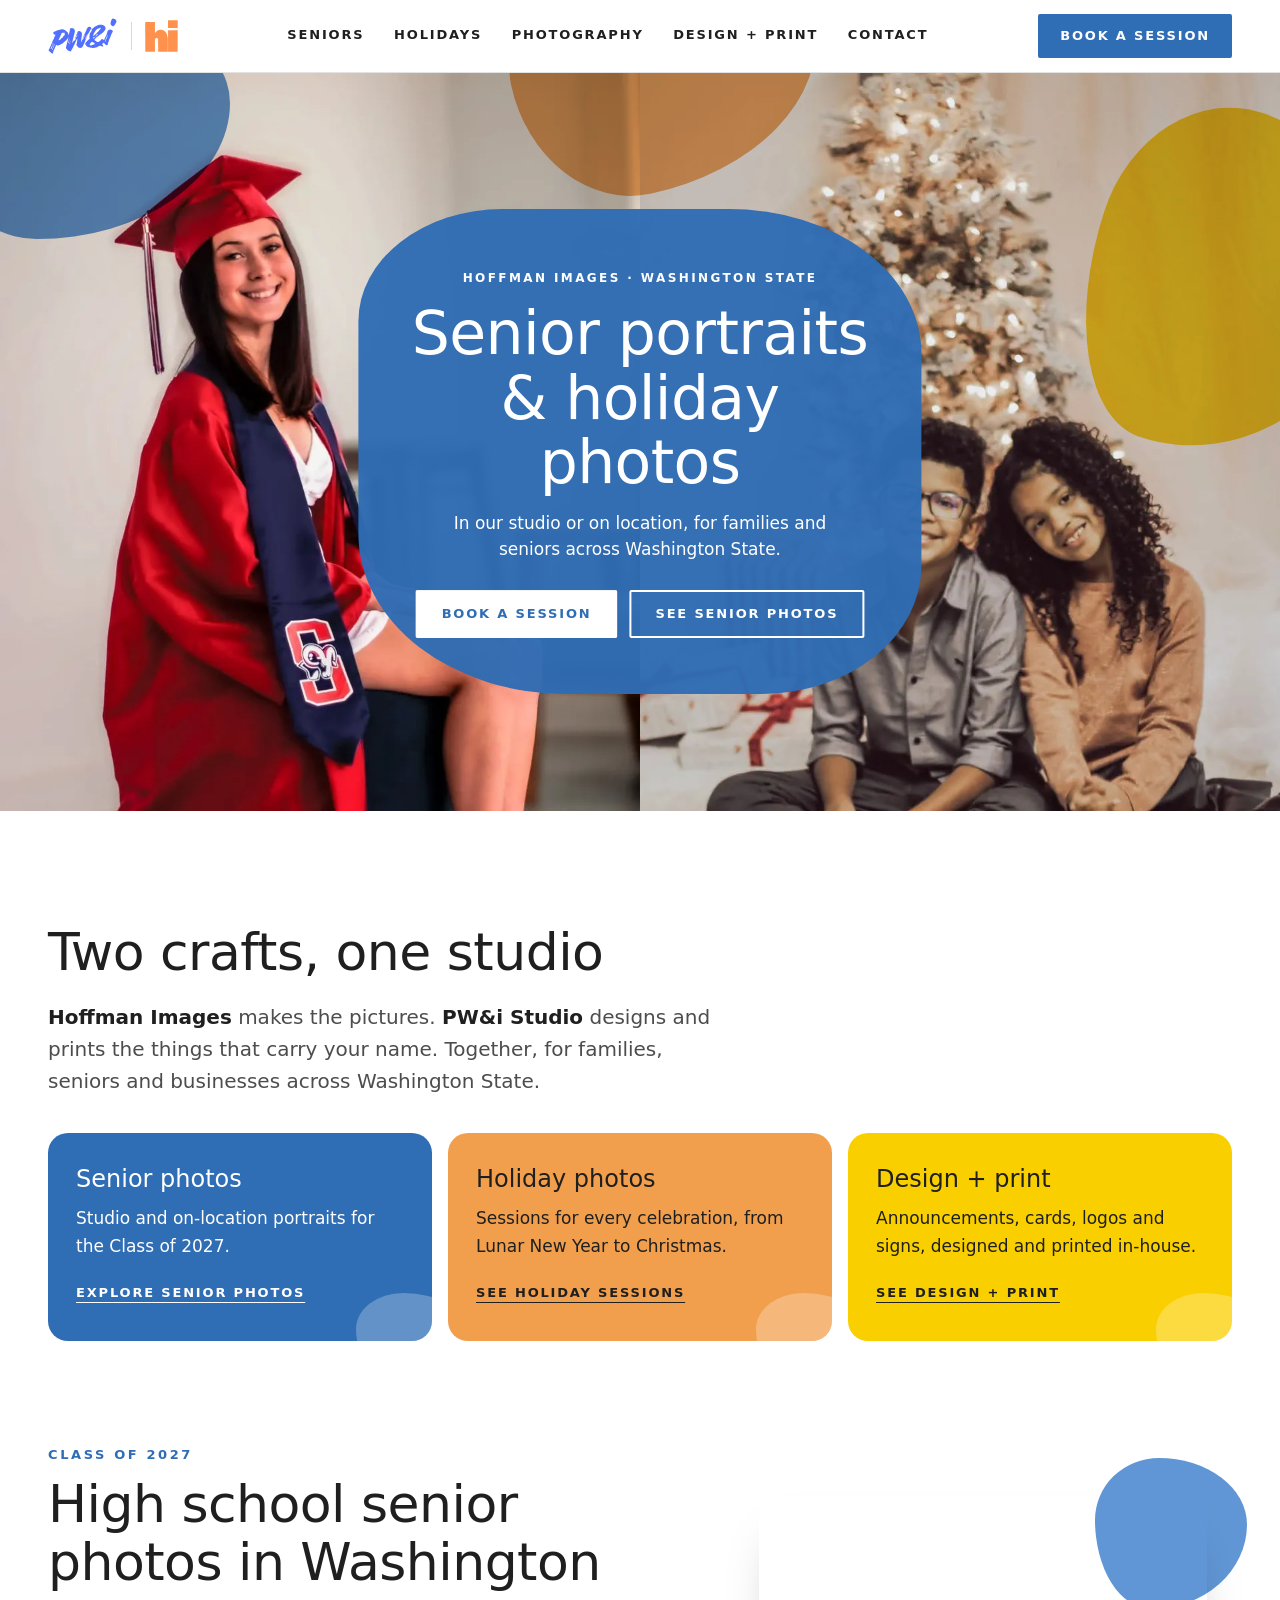
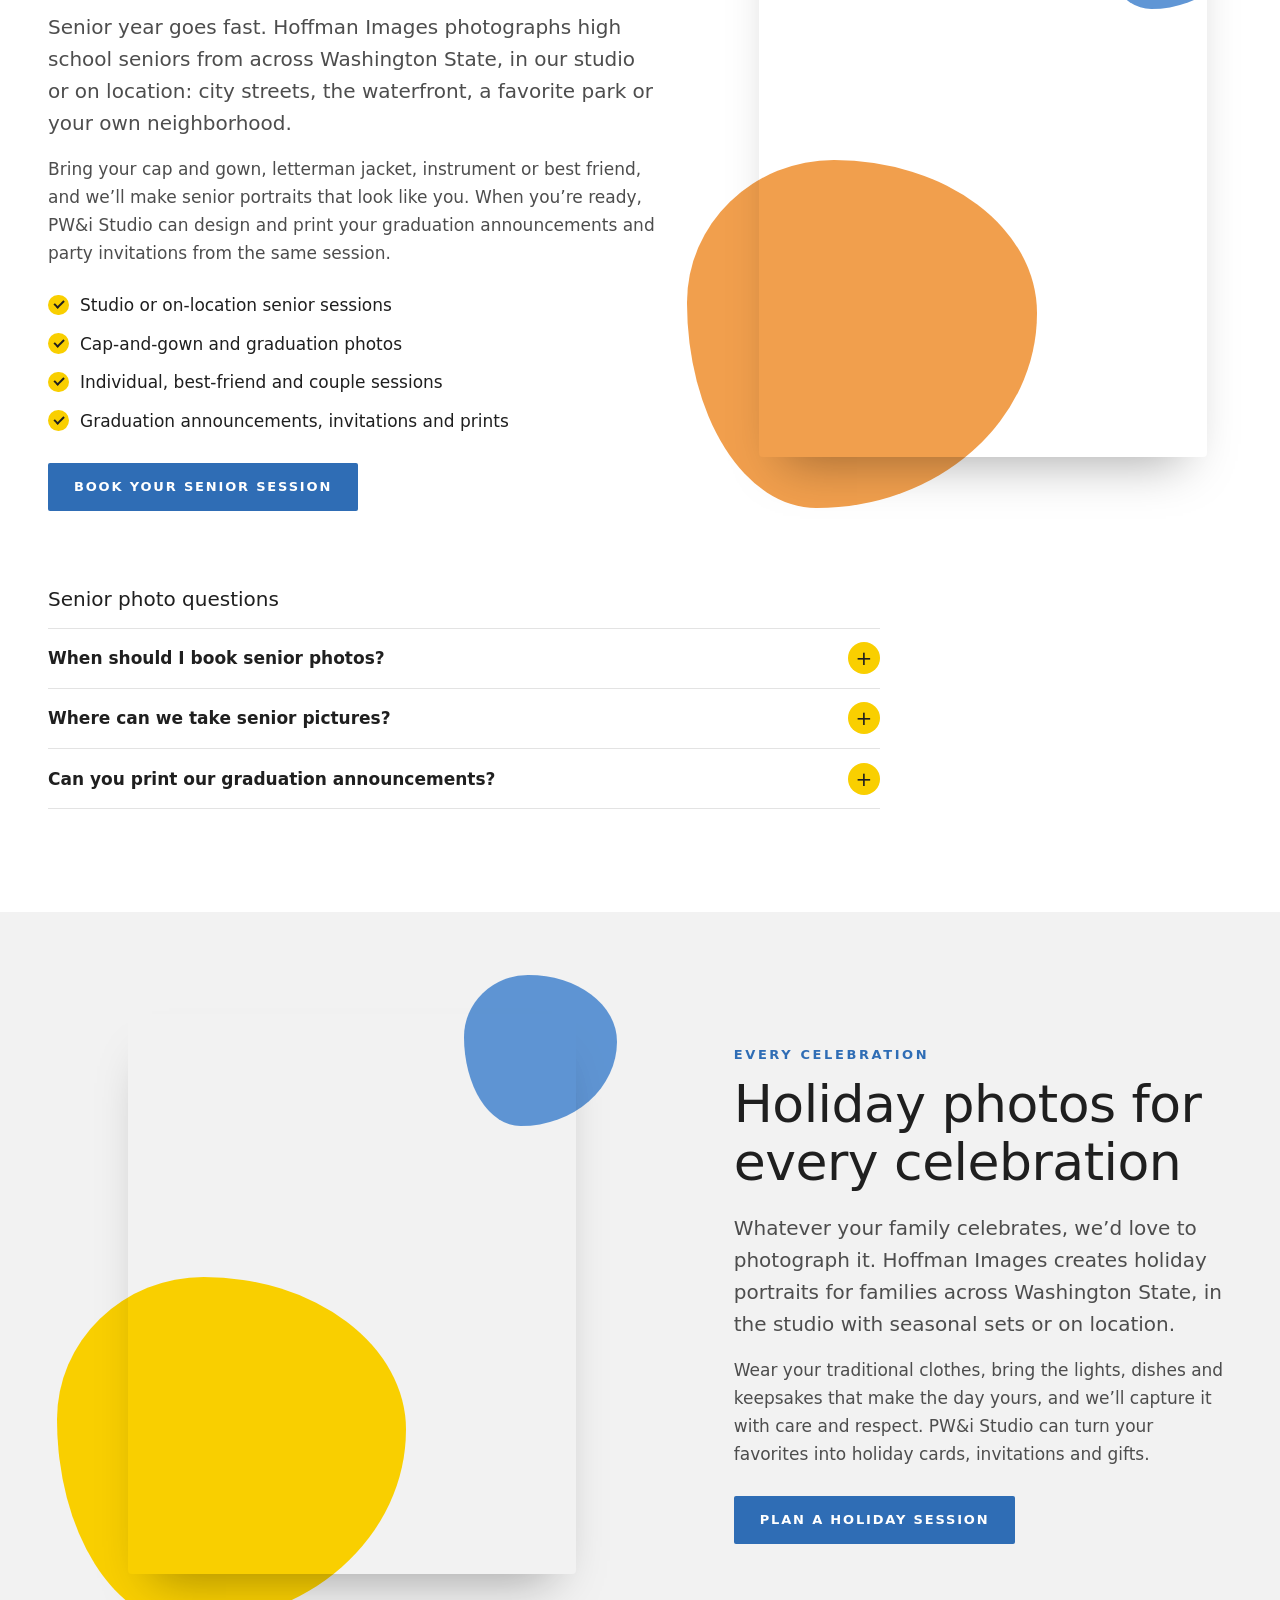
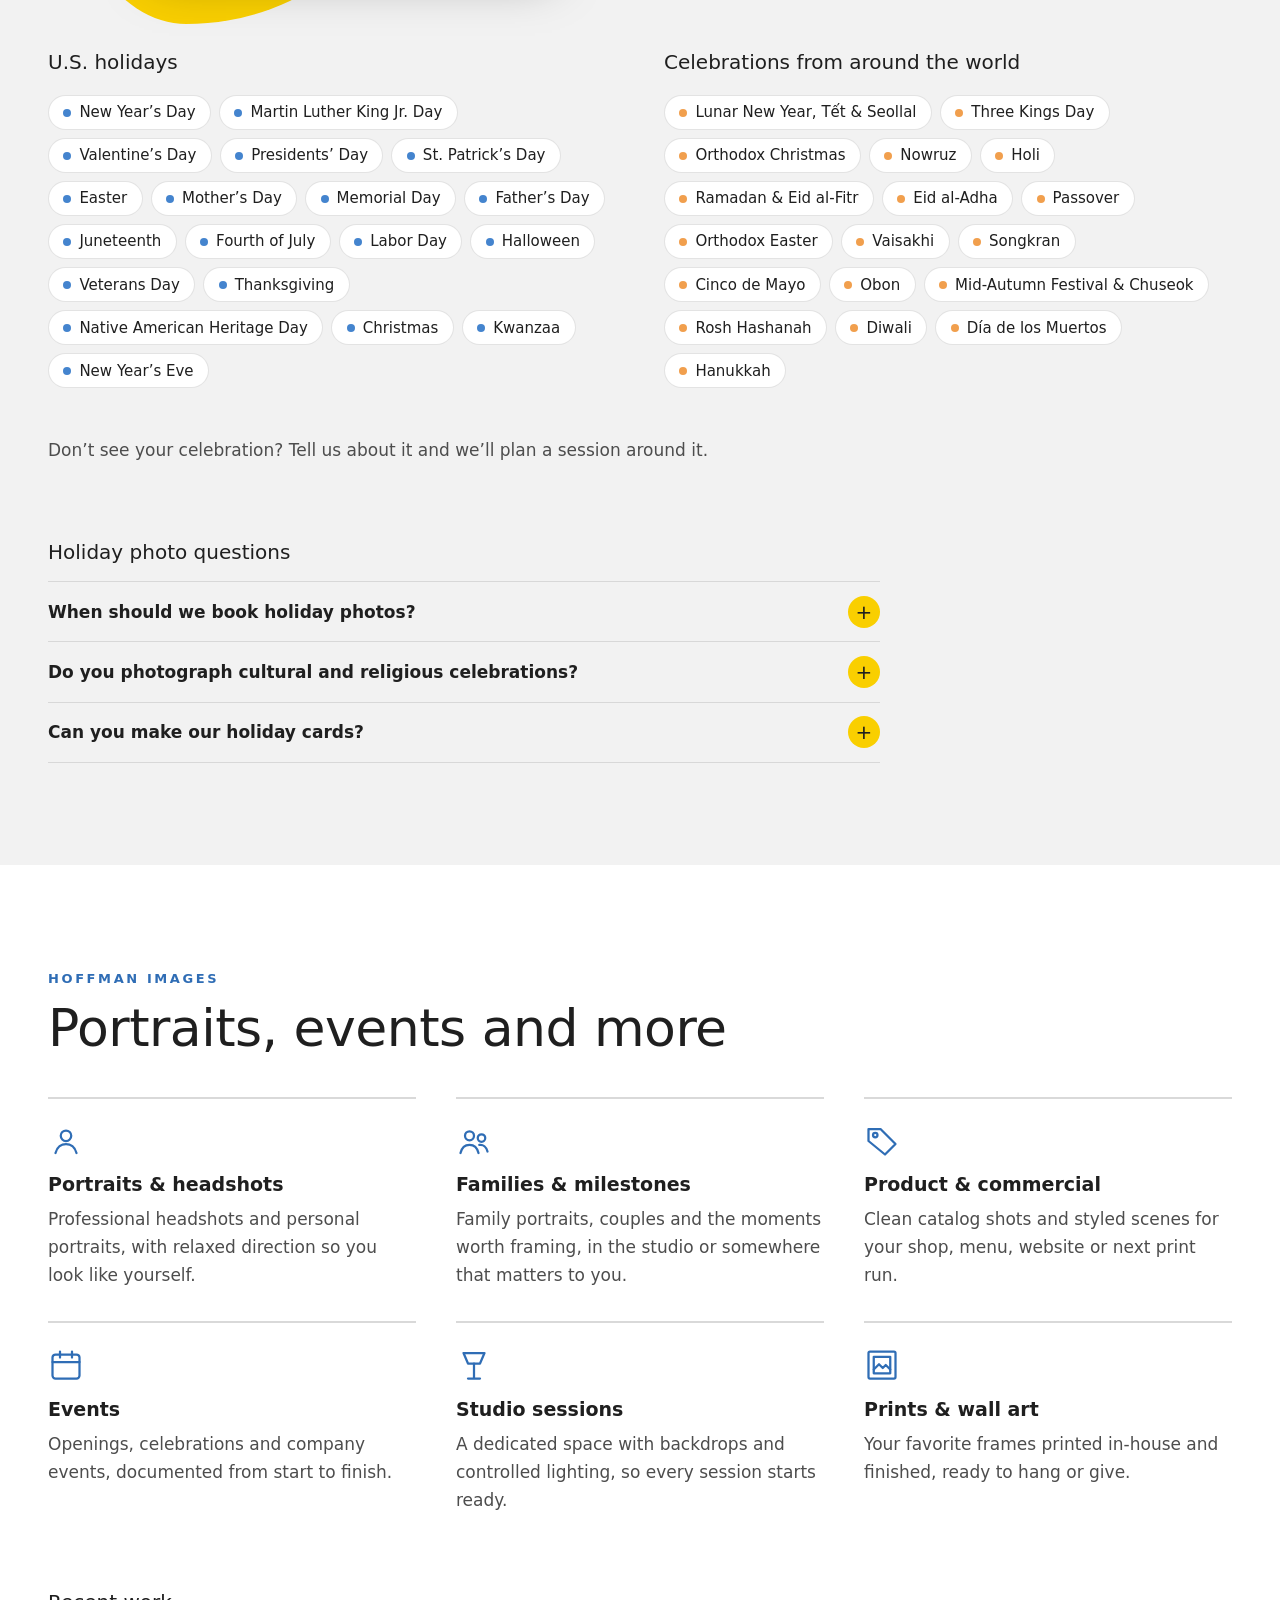
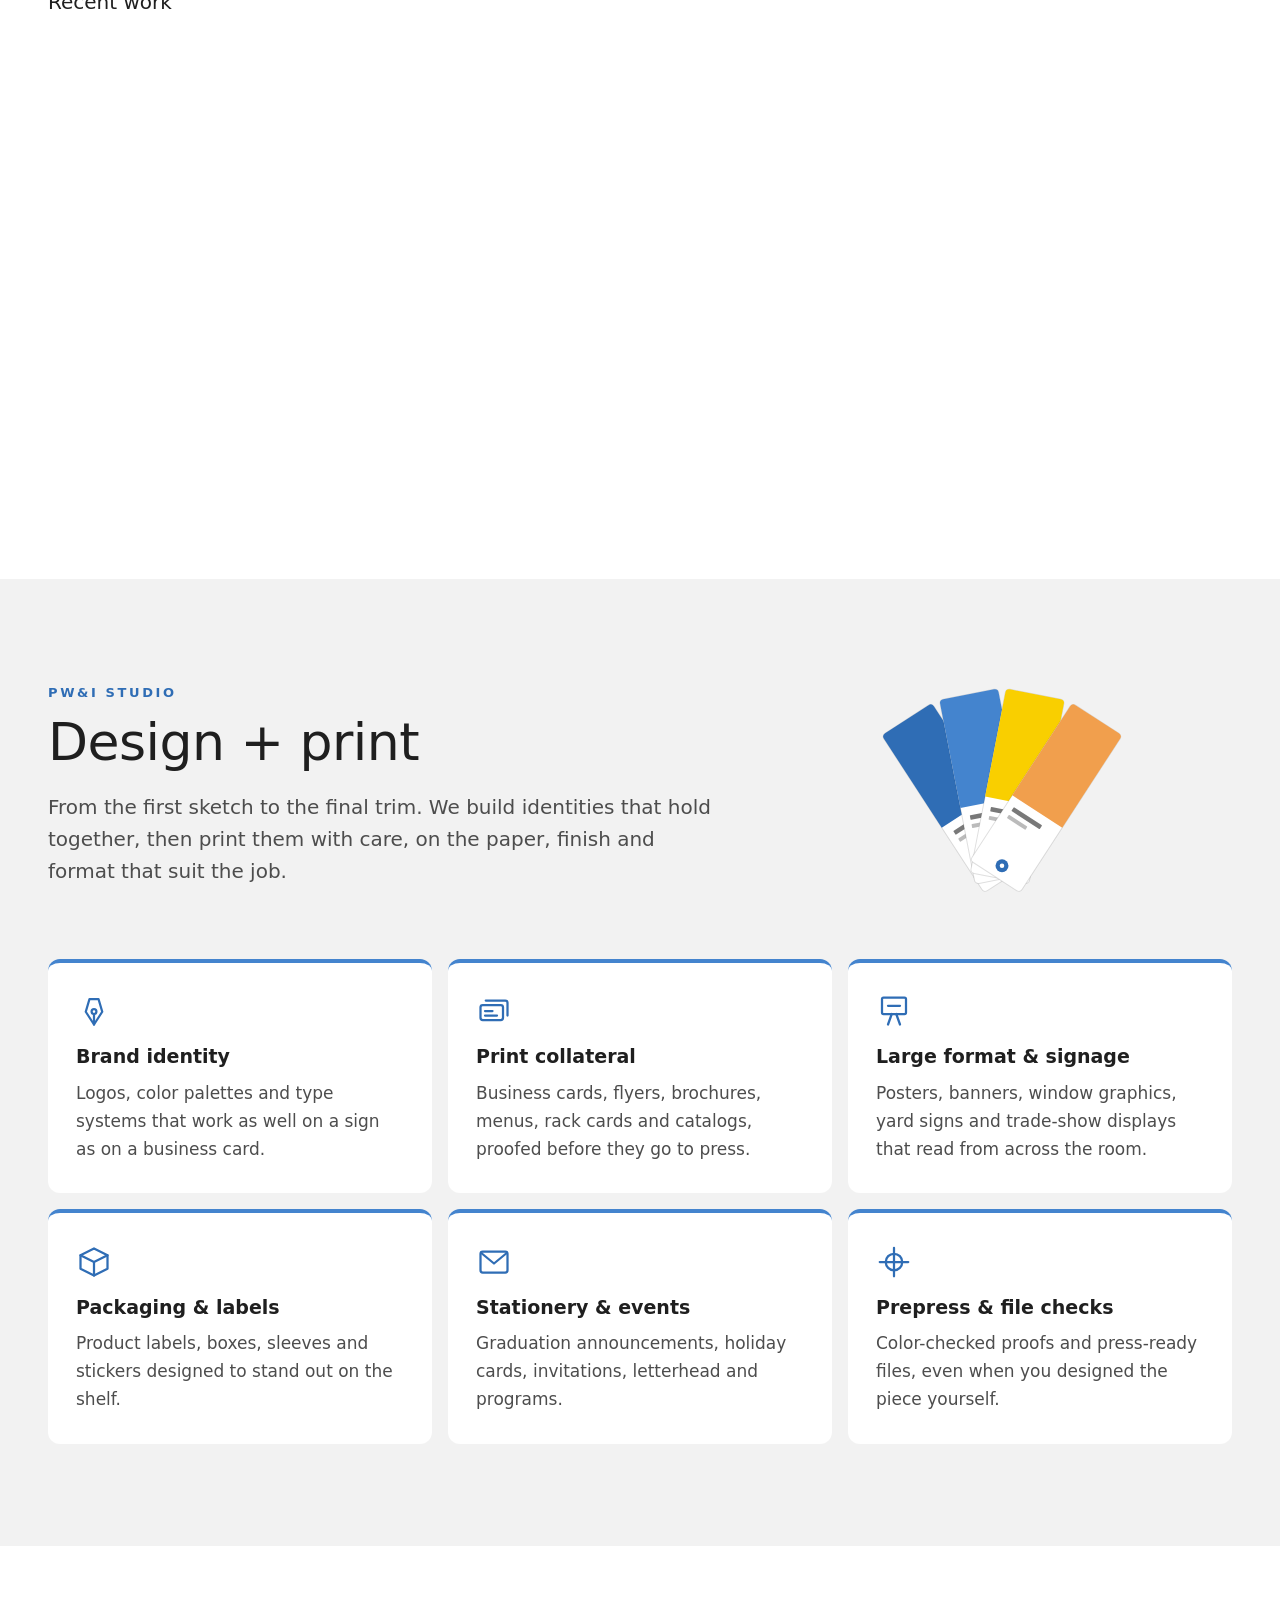
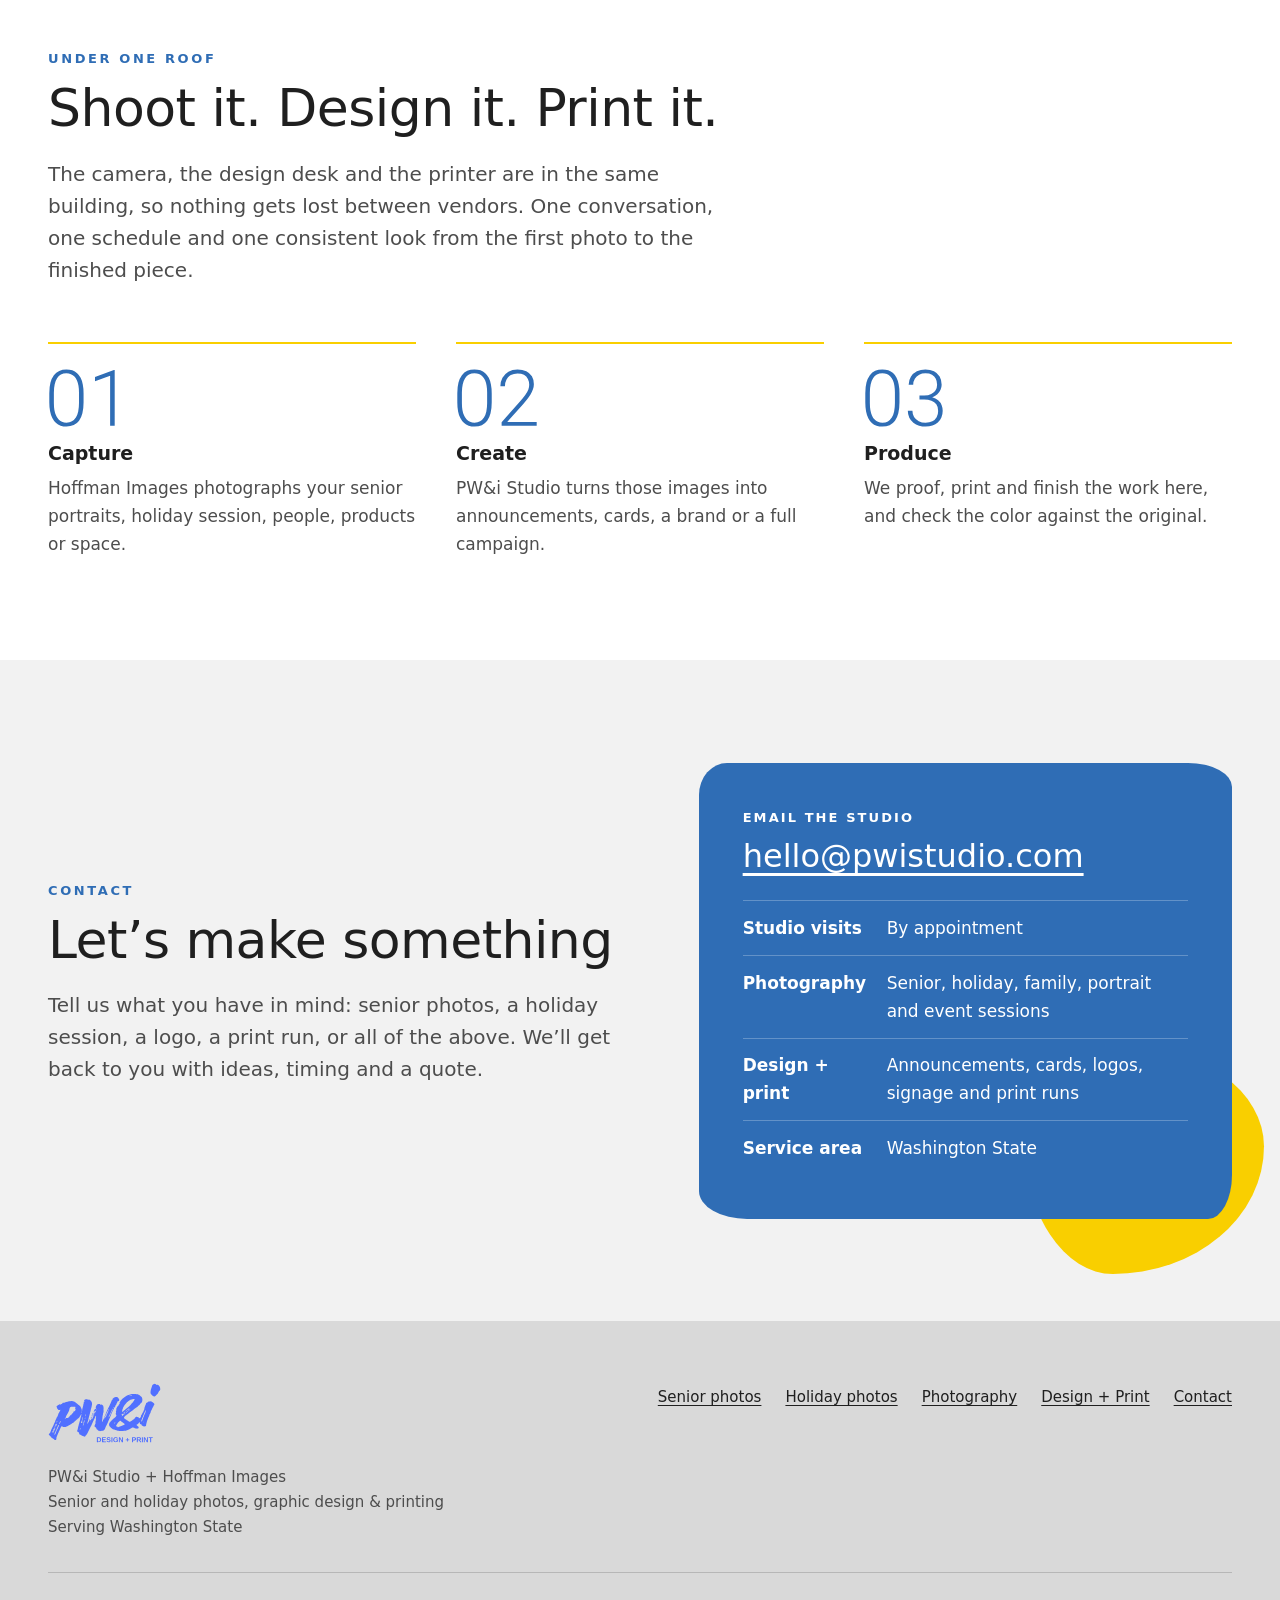
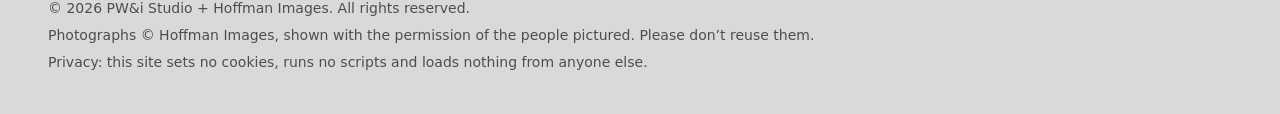
==== commit d072e8df: "Restyle to a light Magnium-style layout; add senior and holiday SEO sections - Light, airy look mode" ====
--- a/public/index.html
+++ b/public/index.html
@@ -6,15 +6,16 @@
 <!-- Defense in depth: the same policy is also sent as an HTTP header (see .htaccess / _headers / server/). -->
 <meta http-equiv="Content-Security-Policy" content="default-src 'none'; img-src 'self'; style-src 'self'; base-uri 'none'; form-action 'none'; upgrade-insecure-requests">
 <meta name="referrer" content="no-referrer">
-<title>PW&amp;i Studio + Hoffman Images | Design, Print &amp; Photography</title>
-<meta name="description" content="Hoffman Images photographs families, graduates, portraits and events in our studio or on location. PW&amp;i Studio designs and prints logos, signs and print collateral. One team, from the shoot to the final print.">
+<title>Senior Portraits &amp; Holiday Photos in Washington | Hoffman Images</title>
+<meta name="description" content="High school senior photos and holiday portraits for every celebration, U.S. and international, across Washington State. Plus design and printing by PW&amp;i Studio.">
 <link rel="canonical" href="https://pwistudio.com/">
-<meta name="theme-color" content="#0D0D0D">
-<meta name="color-scheme" content="dark">
+<meta name="theme-color" content="#FFFFFF">
+<meta name="color-scheme" content="light">
 <meta property="og:type" content="website">
+<meta property="og:locale" content="en_US">
 <meta property="og:site_name" content="PW&amp;i Studio + Hoffman Images">
-<meta property="og:title" content="PW&amp;i Studio + Hoffman Images">
-<meta property="og:description" content="Photography, graphic design and printing under one roof.">
+<meta property="og:title" content="Senior Portraits &amp; Holiday Photos in Washington">
+<meta property="og:description" content="Senior photos, holiday portraits for every celebration, and design and printing, all under one roof in Washington State.">
 <meta property="og:url" content="https://pwistudio.com/">
 <meta property="og:image" content="https://pwistudio.com/assets/img/og-image.png">
 <meta property="og:image:width" content="1200">
@@ -36,93 +37,231 @@
       <span class="brand__divider"></span>
       <img class="brand__hi" src="assets/logo/hoffman-mark.svg" alt="Hoffman Images" width="479" height="465">
     </a>
+
     <nav class="site-nav" aria-label="Main">
       <ul>
+        <li><a href="#seniors">Seniors</a></li>
+        <li><a href="#holidays">Holidays</a></li>
         <li><a href="#photography">Photography</a></li>
-        <li><a href="#work">Work</a></li>
-        <li><a href="#design">Design<span class="nav-more"> + Print</span></a></li>
-        <li><a class="site-nav__cta" href="#contact">Contact</a></li>
+        <li><a href="#design">Design + Print</a></li>
+        <li><a href="#contact">Contact</a></li>
       </ul>
     </nav>
+    <a class="btn btn--primary site-header__cta" href="#contact">Book a session</a>
+
+    <!-- Phones and tablets: a menu that opens without any JavaScript -->
+    <details class="menu">
+      <summary class="menu__button">
+        <svg class="menu__icon" viewBox="0 0 24 24" aria-hidden="true" focusable="false"><path d="M4 7h16M4 12h16M4 17h16"/></svg>
+        <span>Menu</span>
+      </summary>
+      <nav class="menu__panel" aria-label="Menu">
+        <ul>
+          <li><a href="#seniors">Senior photos</a></li>
+          <li><a href="#holidays">Holiday photos</a></li>
+          <li><a href="#photography">Photography</a></li>
+          <li><a href="#design">Design + Print</a></li>
+          <li><a href="#contact">Contact</a></li>
+        </ul>
+      </nav>
+    </details>
   </div>
 </header>
 
 <main id="main">
 
-  <!-- Hero: the two logos are the page title -->
-  <section class="hero">
+  <!-- Hero -->
+  <section class="hero" aria-labelledby="hero-title">
+    <div class="hero__photos">
+      <picture class="hero__photo hero__photo--senior">
+        <source type="image/webp" srcset="assets/photos/senior-portrait-cap-and-gown-480.webp 480w, assets/photos/senior-portrait-cap-and-gown-960.webp 960w, assets/photos/senior-portrait-cap-and-gown-1373.webp 1373w" sizes="50vw">
+        <img src="assets/photos/senior-portrait-cap-and-gown-960.jpg" alt="A smiling high school senior in a red cap and gown, seated in the studio" width="960" height="1432" fetchpriority="high">
+      </picture>
+      <picture class="hero__photo hero__photo--holiday">
+        <source type="image/webp" srcset="assets/photos/holiday-portrait-siblings-480.webp 480w, assets/photos/holiday-portrait-siblings-960.webp 960w, assets/photos/holiday-portrait-siblings-1440.webp 1440w" sizes="50vw">
+        <img src="assets/photos/holiday-portrait-siblings-960.jpg" alt="Two children sitting together in front of a lit Christmas tree and wrapped presents" width="960" height="1280" fetchpriority="high">
+      </picture>
+      <span class="blob blob--cerulean hero__blob-1"></span>
+      <span class="blob blob--tangerine hero__blob-2"></span>
+      <span class="blob blob--light hero__blob-3"></span>
+    </div>
+    <div class="hero__panel">
+      <p class="hero__kicker">Hoffman Images &middot; Washington State</p>
+      <h1 class="hero__title" id="hero-title">Senior portraits &amp; holiday photos</h1>
+      <p class="hero__sub">In our studio or on location, for families and seniors across Washington State.</p>
+      <p class="actions actions--center">
+        <a class="btn btn--white" href="#contact">Book a session</a>
+        <a class="btn btn--ghost-white" href="#seniors">See senior photos</a>
+      </p>
+    </div>
+  </section>
+
+  <!-- Two crafts -->
+  <section class="intro" aria-labelledby="intro-title">
     <div class="wrap">
-      <h1 class="hero__title">
-        <img class="hero__logo hero__logo--pwi" src="assets/logo/pwi-design-print.svg" alt="PW&amp;i Design + Print" width="597" height="317">
-        <span class="hero__plus">+</span>
-        <img class="hero__logo hero__logo--hi" src="assets/logo/hoffman-images-reverse.svg" alt="Hoffman Images" width="479" height="662">
-      </h1>
-      <p class="hero__statement">
+      <div class="intro__head">
+        <h2 class="section-title" id="intro-title">Two crafts, one studio</h2>
+        <p class="lead"><strong>Hoffman Images</strong> makes the pictures. <strong>PW&amp;i Studio</strong> designs and prints the things that carry your name. Together, for families, seniors and businesses across Washington State.</p>
+      </div>
+      <ul class="tiles" role="list">
+        <li class="tile tile--cerulean">
+          <span class="blob tile__blob"></span>
+          <h3>Senior photos</h3>
+          <p>Studio and on-location portraits for the Class of 2027.</p>
+          <a class="tile__link" href="#seniors">Explore senior photos</a>
+        </li>
+        <li class="tile tile--tangerine">
+          <span class="blob tile__blob"></span>
+          <h3>Holiday photos</h3>
+          <p>Sessions for every celebration, from Lunar New Year to Christmas.</p>
+          <a class="tile__link" href="#holidays">See holiday sessions</a>
+        </li>
+        <li class="tile tile--light">
+          <span class="blob tile__blob"></span>
+          <h3>Design + print</h3>
+          <p>Announcements, cards, logos and signs, designed and printed in-house.</p>
+          <a class="tile__link" href="#design">See design + print</a>
+        </li>
+      </ul>
+    </div>
+  </section>
+
+  <!-- SEO: senior photos -->
+  <section class="feature" id="seniors" aria-labelledby="seniors-title">
+    <div class="wrap feature__grid">
+      <div class="feature__text">
+        <p class="kicker">Class of 2027</p>
+        <h2 class="section-title" id="seniors-title">High school senior photos in Washington</h2>
+        <p class="lead">Senior year goes fast. Hoffman Images photographs high school seniors from across Washington State, in our studio or on location: city streets, the waterfront, a favorite park or your own neighborhood.</p>
+        <p>Bring your cap and gown, letterman jacket, instrument or best friend, and we&#8217;ll make senior portraits that look like you. When you&#8217;re ready, PW&amp;i Studio can design and print your graduation announcements and party invitations from the same session.</p>
+        <ul class="checklist" role="list">
+          <li>Studio or on-location senior sessions</li>
+          <li>Cap-and-gown and graduation photos</li>
+          <li>Individual, best-friend and couple sessions</li>
+          <li>Graduation announcements, invitations and prints</li>
+        </ul>
+        <p class="actions"><a class="btn btn--primary" href="#contact">Book your senior session</a></p>
+      </div>
+      <div class="feature__media">
+        <span class="blob blob--tangerine feature__blob-a"></span>
+        <span class="blob blob--cerulean feature__blob-b"></span>
         <picture>
-          <source media="(max-width: 40em)" srcset="assets/type/hero-statement-narrow.svg" width="519" height="549">
-          <img src="assets/type/hero-statement-wide.svg" alt="Portraits. Families. Graduates. Design and print. Made to be seen." width="1021" height="266">
+          <source type="image/webp" srcset="assets/photos/senior-graduation-couple-downtown-480.webp 480w, assets/photos/senior-graduation-couple-downtown-960.webp 960w, assets/photos/senior-graduation-couple-downtown-1440.webp 1440w" sizes="(min-width: 56em) 40vw, 90vw">
+          <img src="assets/photos/senior-graduation-couple-downtown-960.jpg" alt="Two high school graduates in navy caps and gowns sharing a kiss on a city walkway" width="960" height="1280" loading="lazy" decoding="async">
         </picture>
-      </p>
-      <div class="hero__aside">
-        <p>Two crafts, one studio. <strong>Hoffman Images</strong> makes the pictures. <strong>PW&amp;i Studio</strong> designs and prints the things that carry your name.</p>
-        <p class="actions">
-          <a class="btn btn--primary" href="#contact">Book a session</a>
-          <a class="btn btn--ghost" href="#design">Design + print</a>
-        </p>
-      </div>
-    </div>
-  </section>
-
-  <!-- Ribbon of large lettering (decorative) -->
-  <div class="band" aria-hidden="true">
-    <div class="band__track">
-      <img src="assets/type/band.svg" alt="" width="1172" height="58">
-      <img src="assets/type/band.svg" alt="" width="1172" height="58">
-      <img src="assets/type/band.svg" alt="" width="1172" height="58">
-      <img src="assets/type/band.svg" alt="" width="1172" height="58">
-      <img src="assets/type/band.svg" alt="" width="1172" height="58">
-      <img src="assets/type/band.svg" alt="" width="1172" height="58">
-    </div>
-  </div>
-
-  <!-- Hoffman Images -->
-  <section class="photo" id="photography">
-    <div class="wrap section-head">
-      <div>
-        <p class="eyebrow">Hoffman Images</p>
-        <h2 class="display"><img src="assets/type/h-photography.svg" alt="Photography" width="763" height="96"></h2>
-      </div>
-      <p class="section-head__note">Families, graduates, portraits and events, in our own studio or out on location.</p>
-    </div>
-
-    <div class="split">
-      <div class="split__panel split__panel--block">
-        <div class="photo-card">
-          <picture>
-            <source type="image/webp" srcset="assets/photos/family-holiday-480.webp 480w, assets/photos/family-holiday-960.webp 960w, assets/photos/family-holiday-1440.webp 1440w" sizes="(min-width: 60em) 26rem, 85vw">
-            <img src="assets/photos/family-holiday-960.jpg" alt="A smiling family of four holding their small dog in front of a snowy Christmas tree" width="960" height="1280" loading="lazy" decoding="async">
-          </picture>
-          <div class="photo-card__caption">
-            <h3>Families &amp; holidays</h3>
-            <p>Holiday sessions, family portraits and the moments worth framing.</p>
-            <a class="text-link" href="#contact">Book a session</a>
-          </div>
-        </div>
-      </div>
-      <div class="split__panel split__panel--photo">
+      </div>
+    </div>
+
+    <div class="wrap faq">
+      <h3 class="faq__title">Senior photo questions</h3>
+      <details>
+        <summary>When should I book senior photos?</summary>
+        <p>Many seniors book in late summer or fall of senior year, and cap-and-gown sessions are popular in spring. If your school has a yearbook photo deadline, book a few weeks before it so there&#8217;s time to choose your favorites.</p>
+      </details>
+      <details>
+        <summary>Where can we take senior pictures?</summary>
+        <p>In our studio, or on location somewhere that feels like you: downtown, the waterfront, a park, your school or your own neighborhood. Share your ideas when you book and we&#8217;ll plan the session around them.</p>
+      </details>
+      <details>
+        <summary>Can you print our graduation announcements?</summary>
+        <p>Yes. PW&amp;i Studio designs and prints graduation announcements, party invitations and thank-you cards using photos from your senior session.</p>
+      </details>
+    </div>
+  </section>
+
+  <!-- SEO: holidays -->
+  <section class="feature feature--alt" id="holidays" aria-labelledby="holidays-title">
+    <div class="wrap feature__grid feature__grid--flip">
+      <div class="feature__text">
+        <p class="kicker">Every celebration</p>
+        <h2 class="section-title" id="holidays-title">Holiday photos for every celebration</h2>
+        <p class="lead">Whatever your family celebrates, we&#8217;d love to photograph it. Hoffman Images creates holiday portraits for families across Washington State, in the studio with seasonal sets or on location.</p>
+        <p>Wear your traditional clothes, bring the lights, dishes and keepsakes that make the day yours, and we&#8217;ll capture it with care and respect. PW&amp;i Studio can turn your favorites into holiday cards, invitations and gifts.</p>
+        <p class="actions"><a class="btn btn--primary" href="#contact">Plan a holiday session</a></p>
+      </div>
+      <div class="feature__media">
+        <span class="blob blob--light feature__blob-a"></span>
+        <span class="blob blob--cerulean feature__blob-b"></span>
         <picture>
-          <source type="image/webp" srcset="assets/photos/graduate-studio-480.webp 480w, assets/photos/graduate-studio-960.webp 960w, assets/photos/graduate-studio-1373.webp 1373w" sizes="(min-width: 60em) 50vw, 100vw">
-          <img src="assets/photos/graduate-studio-960.jpg" alt="A smiling graduate in a red cap and gown, seated in the studio" width="960" height="1432" loading="lazy" decoding="async">
+          <source type="image/webp" srcset="assets/photos/holiday-family-portrait-480.webp 480w, assets/photos/holiday-family-portrait-960.webp 960w, assets/photos/holiday-family-portrait-1440.webp 1440w" sizes="(min-width: 56em) 40vw, 90vw">
+          <img src="assets/photos/holiday-family-portrait-960.jpg" alt="A smiling family of four holding their small dog in front of a snowy Christmas tree" width="960" height="1280" loading="lazy" decoding="async">
         </picture>
-        <div class="split__caption">
-          <h3>Seniors &amp; graduates</h3>
-          <p>Cap-and-gown and senior portraits in the studio or around town.</p>
-          <a class="text-link" href="#contact">Book a session</a>
-        </div>
-      </div>
-    </div>
-
+      </div>
+    </div>
+
+    <div class="wrap holidays">
+      <div class="holidays__group">
+        <h3>U.S. holidays</h3>
+        <ul class="chips" role="list">
+          <li>New Year&#8217;s Day</li>
+          <li>Martin Luther King Jr. Day</li>
+          <li>Valentine&#8217;s Day</li>
+          <li>Presidents&#8217; Day</li>
+          <li>St. Patrick&#8217;s Day</li>
+          <li>Easter</li>
+          <li>Mother&#8217;s Day</li>
+          <li>Memorial Day</li>
+          <li>Father&#8217;s Day</li>
+          <li>Juneteenth</li>
+          <li>Fourth of July</li>
+          <li>Labor Day</li>
+          <li>Halloween</li>
+          <li>Veterans Day</li>
+          <li>Thanksgiving</li>
+          <li>Native American Heritage Day</li>
+          <li>Christmas</li>
+          <li>Kwanzaa</li>
+          <li>New Year&#8217;s Eve</li>
+        </ul>
+      </div>
+      <div class="holidays__group">
+        <h3>Celebrations from around the world</h3>
+        <ul class="chips chips--world" role="list">
+          <li>Lunar New Year, T&#7871;t &amp; Seollal</li>
+          <li>Three Kings Day</li>
+          <li>Orthodox Christmas</li>
+          <li>Nowruz</li>
+          <li>Holi</li>
+          <li>Ramadan &amp; Eid al-Fitr</li>
+          <li>Eid al-Adha</li>
+          <li>Passover</li>
+          <li>Orthodox Easter</li>
+          <li>Vaisakhi</li>
+          <li>Songkran</li>
+          <li>Cinco de Mayo</li>
+          <li>Obon</li>
+          <li>Mid-Autumn Festival &amp; Chuseok</li>
+          <li>Rosh Hashanah</li>
+          <li>Diwali</li>
+          <li>D&#237;a de los Muertos</li>
+          <li>Hanukkah</li>
+        </ul>
+      </div>
+      <p class="holidays__note">Don&#8217;t see your celebration? Tell us about it and we&#8217;ll plan a session around it.</p>
+    </div>
+
+    <div class="wrap faq">
+      <h3 class="faq__title">Holiday photo questions</h3>
+      <details>
+        <summary>When should we book holiday photos?</summary>
+        <p>About four to eight weeks before the holiday if you&#8217;d like prints or cards in time. Late fall is the busiest season, so book early for the winter holidays.</p>
+      </details>
+      <details>
+        <summary>Do you photograph cultural and religious celebrations?</summary>
+        <p>Yes. From Lunar New Year, Eid and Diwali to Hanukkah and Christmas, we photograph the holidays that matter to your family, with care and respect for your traditions.</p>
+      </details>
+      <details>
+        <summary>Can you make our holiday cards?</summary>
+        <p>Yes. PW&amp;i Studio designs and prints holiday cards, invitations and photo gifts from your session.</p>
+      </details>
+    </div>
+  </section>
+
+  <!-- More photography -->
+  <section class="section" id="photography" aria-labelledby="photo-title">
     <div class="wrap">
+      <p class="kicker">Hoffman Images</p>
+      <h2 class="section-title" id="photo-title">Portraits, events and more</h2>
       <ul class="services" role="list">
         <li>
           <svg class="icon" viewBox="0 0 24 24" aria-hidden="true" focusable="false"><circle cx="12" cy="8.5" r="3.5"/><path d="M5 20c1-4 4-6 7-6s6 2 7 6"/></svg>
@@ -132,7 +271,7 @@
         <li>
           <svg class="icon" viewBox="0 0 24 24" aria-hidden="true" focusable="false"><circle cx="9" cy="8.5" r="3"/><circle cx="17" cy="10" r="2.5"/><path d="M3 20c.8-3.5 3.2-5.5 6-5.5s5.2 2 6 5.5M15.5 14.6c2.6-.4 4.8 1.4 5.5 4.4"/></svg>
           <h3>Families &amp; milestones</h3>
-          <p>Holidays, graduations, couples and the moments worth framing, in the studio or somewhere that matters to you.</p>
+          <p>Family portraits, couples and the moments worth framing, in the studio or somewhere that matters to you.</p>
         </li>
         <li>
           <svg class="icon" viewBox="0 0 24 24" aria-hidden="true" focusable="false"><path d="M3 12V4h8l10 10-7 7z"/><circle cx="7.5" cy="8" r="1.5"/></svg>
@@ -155,51 +294,31 @@
           <p>Your favorite frames printed in-house and finished, ready to hang or give.</p>
         </li>
       </ul>
-    </div>
-  </section>
-
-  <!-- Recent work -->
-  <section class="work" id="work">
-    <div class="wrap work__grid">
-      <h2 class="display work__title"><img src="assets/type/h-recent-work.svg" alt="Recent work" width="393" height="206"></h2>
-      <p class="work__note">A few favorite frames from recent sessions and adventures.</p>
-      <div class="work__item work__item--a">
+
+      <h3 class="gallery__title">Recent work</h3>
+      <div class="gallery">
         <picture>
-          <source type="image/webp" srcset="assets/photos/city-rainbow-480.webp 480w, assets/photos/city-rainbow-960.webp 960w, assets/photos/city-rainbow-1440.webp 1440w" sizes="(min-width: 60em) 40vw, 100vw">
-          <img src="assets/photos/city-rainbow-960.jpg" alt="A rainbow over the bay behind a downtown skyline and winding freeway ramps, under storm clouds" width="960" height="720" loading="lazy" decoding="async">
+          <source type="image/webp" srcset="assets/photos/city-skyline-rainbow-480.webp 480w, assets/photos/city-skyline-rainbow-960.webp 960w, assets/photos/city-skyline-rainbow-1440.webp 1440w" sizes="(min-width: 48em) 50vw, 100vw">
+          <img src="assets/photos/city-skyline-rainbow-960.jpg" alt="A rainbow over the bay behind a downtown skyline and winding freeway ramps, under storm clouds" width="960" height="720" loading="lazy" decoding="async">
         </picture>
-      </div>
-      <div class="work__item work__item--b">
         <picture>
-          <source type="image/webp" srcset="assets/photos/graduates-downtown-480.webp 480w, assets/photos/graduates-downtown-960.webp 960w, assets/photos/graduates-downtown-1440.webp 1440w" sizes="(min-width: 60em) 32vw, 50vw">
-          <img src="assets/photos/graduates-downtown-960.jpg" alt="Two graduates in navy caps and gowns sharing a kiss on a city walkway" width="960" height="1280" loading="lazy" decoding="async">
+          <source type="image/webp" srcset="assets/photos/sand-dunes-sunset-480.webp 480w, assets/photos/sand-dunes-sunset-960.webp 960w, assets/photos/sand-dunes-sunset-1440.webp 1440w" sizes="(min-width: 48em) 50vw, 100vw">
+          <img src="assets/photos/sand-dunes-sunset-960.jpg" alt="A lone figure on the crest of a sand dune under a hazy sunset" width="960" height="720" loading="lazy" decoding="async">
         </picture>
       </div>
-      <div class="work__item work__item--c">
-        <picture>
-          <source type="image/webp" srcset="assets/photos/dunes-sunset-480.webp 480w, assets/photos/dunes-sunset-960.webp 960w, assets/photos/dunes-sunset-1440.webp 1440w" sizes="(min-width: 60em) 40vw, 100vw">
-          <img src="assets/photos/dunes-sunset-960.jpg" alt="A lone figure on the crest of a sand dune under a hazy sunset" width="960" height="720" loading="lazy" decoding="async">
-        </picture>
-      </div>
-      <div class="work__item work__item--d">
-        <picture>
-          <source type="image/webp" srcset="assets/photos/siblings-holiday-480.webp 480w, assets/photos/siblings-holiday-960.webp 960w, assets/photos/siblings-holiday-1440.webp 1440w" sizes="(min-width: 60em) 32vw, 50vw">
-          <img src="assets/photos/siblings-holiday-960.jpg" alt="Two children sitting together on a white blanket in front of a lit Christmas tree and wrapped presents" width="960" height="1280" loading="lazy" decoding="async">
-        </picture>
-      </div>
     </div>
   </section>
 
   <!-- PW&i Studio -->
-  <section class="design" id="design">
+  <section class="section section--mist" id="design" aria-labelledby="design-title">
     <div class="wrap">
-      <div class="section-head section-head--art">
+      <div class="split-head">
         <div>
-          <p class="eyebrow">PW&amp;i Studio</p>
-          <h2 class="display"><img src="assets/type/h-design-print.svg" alt="Design + Print" width="733" height="90"></h2>
+          <p class="kicker">PW&amp;i Studio</p>
+          <h2 class="section-title" id="design-title">Design + print</h2>
           <p class="lead">From the first sketch to the final trim. We build identities that hold together, then print them with care, on the paper, finish and format that suit the job.</p>
         </div>
-        <img class="design__fan" src="assets/img/swatch-fan.svg" alt="" width="420" height="340">
+        <img class="split-head__art" src="assets/img/swatch-fan.svg" alt="" width="420" height="340">
       </div>
 
       <ul class="cards" role="list">
@@ -226,7 +345,7 @@
         <li class="card">
           <svg class="icon" viewBox="0 0 24 24" aria-hidden="true" focusable="false"><rect x="3" y="5" width="18" height="14" rx="1.5"/><path d="m3.5 6 8.5 7 8.5-7"/></svg>
           <h3>Stationery &amp; events</h3>
-          <p>Letterhead, envelopes, invitations, programs and place cards for businesses and celebrations.</p>
+          <p>Graduation announcements, holiday cards, invitations, letterhead and programs.</p>
         </li>
         <li class="card">
           <svg class="icon" viewBox="0 0 24 24" aria-hidden="true" focusable="false"><circle cx="12" cy="12" r="5.5"/><path d="M12 2.5v19M2.5 12h19"/></svg>
@@ -238,25 +357,24 @@
   </section>
 
   <!-- Together -->
-  <section class="studio" id="studio">
+  <section class="section" id="studio" aria-labelledby="studio-title">
     <div class="wrap">
-      <p class="eyebrow">Under one roof</p>
-      <h2 class="display"><img src="assets/type/h-one-studio.svg" alt="Shoot it. Design it. Print it." width="854" height="176"></h2>
+      <p class="kicker">Under one roof</p>
+      <h2 class="section-title" id="studio-title">Shoot it. Design it. Print it.</h2>
       <p class="lead">The camera, the design desk and the printer are in the same building, so nothing gets lost between vendors. One conversation, one schedule and one consistent look from the first photo to the finished piece.</p>
-
       <ol class="steps" role="list">
         <li class="step">
-          <img class="step__num" src="assets/type/n-01.svg" alt="" width="103" height="92">
+          <img class="step__num" src="assets/type/n-01.svg" alt="" width="104" height="92">
           <h3>Capture</h3>
-          <p>Hoffman Images photographs your people, products or space, in the studio or on site.</p>
+          <p>Hoffman Images photographs your senior portraits, holiday session, people, products or space.</p>
         </li>
         <li class="step">
-          <img class="step__num" src="assets/type/n-02.svg" alt="" width="116" height="92">
+          <img class="step__num" src="assets/type/n-02.svg" alt="" width="125" height="92">
           <h3>Create</h3>
-          <p>PW&amp;i Studio turns those images into a brand, a layout or a full campaign.</p>
+          <p>PW&amp;i Studio turns those images into announcements, cards, a brand or a full campaign.</p>
         </li>
         <li class="step">
-          <img class="step__num" src="assets/type/n-03.svg" alt="" width="115" height="92">
+          <img class="step__num" src="assets/type/n-03.svg" alt="" width="123" height="92">
           <h3>Produce</h3>
           <p>We proof, print and finish the work here, and check the color against the original.</p>
         </li>
@@ -265,41 +383,60 @@
   </section>
 
   <!-- Contact -->
-  <section class="contact-section" id="contact">
+  <section class="section section--mist contact-section" id="contact" aria-labelledby="contact-title">
     <div class="wrap contact">
       <div class="contact__text">
-        <p class="eyebrow">Contact</p>
-        <h2 class="display"><img src="assets/type/h-contact.svg" alt="Let&#8217;s make something." width="636" height="210"></h2>
-        <p class="lead">Tell us what you have in mind: a portrait session, a logo, a print run, or all three. We&#8217;ll get back to you with ideas, timing and a quote.</p>
-      </div>
+        <p class="kicker">Contact</p>
+        <h2 class="section-title" id="contact-title">Let&#8217;s make something</h2>
+        <p class="lead">Tell us what you have in mind: senior photos, a holiday session, a logo, a print run, or all of the above. We&#8217;ll get back to you with ideas, timing and a quote.</p>
+      </div>
+      <div class="contact-card-wrap">
+      <span class="blob blob--light contact-card__blob"></span>
       <div class="contact-card">
         <p class="contact-card__label">Email the studio</p>
         <!-- Replace with your real address if it is different. -->
         <p class="contact-card__email"><a href="mailto:hello@pwistudio.com">hello@pwistudio.com</a></p>
         <dl class="contact-card__list">
           <div><dt>Studio visits</dt><dd>By appointment</dd></div>
-          <div><dt>Photography</dt><dd>Family, graduate, portrait and event bookings</dd></div>
-          <div><dt>Design + print</dt><dd>Logos, layouts, signage and print runs</dd></div>
+          <div><dt>Photography</dt><dd>Senior, holiday, family, portrait and event sessions</dd></div>
+          <div><dt>Design + print</dt><dd>Announcements, cards, logos, signage and print runs</dd></div>
+          <div><dt>Service area</dt><dd>Washington State</dd></div>
         </dl>
       </div>
+      </div>
     </div>
   </section>
 
 </main>
 
-<footer class="site-footer">
+<!-- schema.org business details for search engines, as plain HTML attributes (no scripts) -->
+<footer class="site-footer" itemscope itemtype="https://schema.org/LocalBusiness">
+  <link itemprop="url" href="https://pwistudio.com/">
+  <meta itemprop="email" content="hello@pwistudio.com">
+  <meta itemprop="description" content="High school senior photos, holiday portraits for every celebration, family and event photography, plus graphic design and printing in Washington State.">
+  <link itemprop="image" href="https://pwistudio.com/assets/img/og-image.png">
+  <div itemprop="areaServed" itemscope itemtype="https://schema.org/State">
+    <meta itemprop="name" content="Washington">
+  </div>
+  <meta itemprop="knowsAbout" content="High school senior photos">
+  <meta itemprop="knowsAbout" content="Holiday photos">
+  <meta itemprop="knowsAbout" content="Family portraits">
+  <meta itemprop="knowsAbout" content="Graphic design">
+  <meta itemprop="knowsAbout" content="Printing">
+
   <div class="wrap site-footer__inner">
     <div class="site-footer__brand">
       <div class="site-footer__logos">
-        <img class="site-footer__pwi" src="assets/logo/pwi-design-print.svg" alt="PW&amp;i Design + Print" width="597" height="317">
-        <img class="site-footer__hi" src="assets/logo/hoffman-images-reverse.svg" alt="Hoffman Images" width="479" height="662">
-      </div>
-      <p>PW&amp;i Studio + Hoffman Images<br>Photography, graphic design &amp; printing</p>
+        <img class="site-footer__pwi" src="assets/logo/pwi-design-print.svg" alt="PW&amp;i Design + Print" width="597" height="317" itemprop="logo">
+        <img class="site-footer__hi" src="assets/logo/hoffman-images.svg" alt="Hoffman Images" width="479" height="662" loading="lazy">
+      </div>
+      <p><span itemprop="name">PW&amp;i Studio + Hoffman Images</span><br>Senior and holiday photos, graphic design &amp; printing<br>Serving Washington State</p>
     </div>
     <nav class="site-footer__nav" aria-label="Footer">
       <ul>
+        <li><a href="#seniors">Senior photos</a></li>
+        <li><a href="#holidays">Holiday photos</a></li>
         <li><a href="#photography">Photography</a></li>
-        <li><a href="#work">Recent work</a></li>
         <li><a href="#design">Design + Print</a></li>
         <li><a href="#contact">Contact</a></li>
       </ul>
--- a/public/assets/css/site.css
+++ b/public/assets/css/site.css
@@ -4,34 +4,36 @@
   No webfonts: text uses the sans-serif already on each device
   (Roboto on Android and Chromebooks, Segoe UI on Windows,
   San Francisco on Apple devices).
-  Large lettering is pre-drawn as SVG outlines of Roboto Condensed
-  (assets/type/); logos are SVG files (assets/logo/).
+  Headings are real text (good for search engines and screen
+  readers); large decorative numbers are SVG (assets/type/).
   No JavaScript anywhere; this file is the only stylesheet.
+  Mobile-first: base styles are for phones, wider screens add to them.
 */
 
 :root {
   /* Palette */
   --cerulean: #4484CE;
   --aluminium: #D9D9D9;
-  --light: #F9CF00;        /* yellow */
+  --light: #F9CF00;          /* yellow */
   --tangerine: #F19F4D;
 
   /* Supporting tones (all text pairs meet WCAG AA contrast) */
-  --ink: #0D0D0D;          /* page background; text on light colors */
-  --coal: #1A1A1A;         /* raised surfaces on ink */
+  --cerulean-deep: #2F6DB5;  /* buttons, links, text panels: white text 5.3:1 */
+  --cerulean-dark: #255A96;  /* button hover */
+  --ink: #1F1F1F;            /* text: 16.5:1 on white */
+  --ink-soft: #4D4D4D;       /* secondary text: 8.5:1 on white, 6:1 on aluminium */
   --white: #FFFFFF;
-  --muted: #A3A3A3;        /* secondary text on ink: 7.7:1 */
-  --cerulean-deep: #2F6DB5; /* cerulean for small text/icons on white: 5.3:1 */
-  --line-dark: rgb(255 255 255 / 0.14);
-  --line-light: rgb(13 13 13 / 0.16);
+  --mist: #F2F2F2;           /* light alternate background */
+  --line: rgb(31 31 31 / 0.12);
 
   --sans: Roboto, "Segoe UI", system-ui, -apple-system, BlinkMacSystemFont, "Helvetica Neue", Arial, "Noto Sans", "Liberation Sans", sans-serif;
 
   --wrap: 76rem;
-  --gutter: clamp(1.25rem, 4vw, 3rem);
+  --gutter: clamp(1.25rem, 5vw, 3rem);
   --header-h: 4.5rem;
-
-  color-scheme: dark;
+  --section-space: clamp(3.5rem, 8vw, 7rem);
+
+  color-scheme: light;
 }
 
 /* ---------- Base ---------- */
@@ -50,9 +52,13 @@
 
 body {
   margin: 0;
-  background: var(--ink);
-  color: var(--aluminium);
-  font: 400 1.0625rem/1.65 var(--sans);
+  background: var(--white);
+  color: var(--ink);
+  font: 400 1rem/1.65 var(--sans);
+  overflow-wrap: break-word;
+}
+@media (min-width: 48em) {
+  body { font-size: 1.0625rem; }
 }
 
 img,
@@ -60,15 +66,18 @@
 
 h1, h2, h3, p, ul, ol, dl, dd { margin: 0; }
 
-a { color: var(--light); text-underline-offset: 0.2em; }
-a:hover { color: var(--white); }
+a { color: var(--cerulean-deep); text-underline-offset: 0.2em; }
+a:hover { color: var(--cerulean-dark); }
 
 :focus-visible {
-  outline: 3px solid var(--light);
+  outline: 3px solid var(--cerulean-deep);
   outline-offset: 3px;
 }
 
-[id] { scroll-margin-top: calc(var(--header-h) + 1rem); }
+[id] { scroll-margin-top: 1rem; }
+@media (min-width: 72em) {
+  [id] { scroll-margin-top: calc(var(--header-h) + 1rem); }
+}
 
 .wrap {
   width: min(100% - 2 * var(--gutter), var(--wrap));
@@ -81,39 +90,38 @@
   top: -10rem;
   z-index: 100;
   padding: 0.75rem 1.25rem;
-  background: var(--light);
-  color: var(--ink);
+  background: var(--cerulean-deep);
+  color: var(--white);
   font-weight: 700;
 }
-.skip-link:focus { top: 1rem; color: var(--ink); }
+.skip-link:focus { top: 1rem; color: var(--white); outline-color: var(--ink); }
 
 /* ---------- Shared pieces ---------- */
-.eyebrow {
-  display: flex;
-  align-items: center;
-  gap: 0.75rem;
+.kicker {
   font-size: 0.8125rem;
   font-weight: 700;
-  letter-spacing: 0.18em;
+  letter-spacing: 0.2em;
   text-transform: uppercase;
-  color: var(--tangerine);
-}
-.eyebrow::before {
-  content: "";
-  flex: none;
-  width: 2.5rem;
-  height: 2px;
-  background: currentColor;
-}
-
-.display { margin: 1rem 0 1.5rem; }
-.display img { width: auto; }
+  color: var(--cerulean-deep);
+}
+
+.section-title {
+  margin: 0.6rem 0 1.25rem;
+  font-size: clamp(2rem, 1.35rem + 2.6vw, 3.25rem);
+  font-weight: 300;
+  line-height: 1.12;
+  letter-spacing: -0.01em;
+}
 
 .lead {
-  max-width: 40rem;
-  font-size: clamp(1.0625rem, 0.95rem + 0.5vw, 1.25rem);
+  max-width: 42rem;
+  margin-bottom: 1rem;
+  font-size: clamp(1.0625rem, 1rem + 0.45vw, 1.25rem);
   line-height: 1.6;
-}
+  color: var(--ink-soft);
+}
+.lead strong { color: var(--ink); }
+.lead + p { max-width: 42rem; color: var(--ink-soft); }
 
 .actions {
   display: flex;
@@ -121,43 +129,36 @@
   gap: 0.75rem;
   margin-top: 1.75rem;
 }
+.actions--center { justify-content: center; }
 
 .btn {
   display: inline-flex;
   align-items: center;
   justify-content: center;
-  min-height: 3.25rem;
-  padding: 0.75rem 1.75rem;
-  border: 2px solid var(--light);
-  font-size: 0.875rem;
+  min-height: 3rem;
+  padding: 0.75rem 1.5rem;
+  border: 2px solid transparent;
+  border-radius: 2px;
+  font-size: 0.8125rem;
   font-weight: 700;
-  letter-spacing: 0.12em;
+  letter-spacing: 0.14em;
+  line-height: 1.2;
+  text-align: center;
   text-transform: uppercase;
   text-decoration: none;
   transition: background-color 0.2s ease, color 0.2s ease, border-color 0.2s ease;
 }
-.btn--primary { background: var(--light); color: var(--ink); }
-.btn--primary:hover { background: var(--white); border-color: var(--white); color: var(--ink); }
-.btn--ghost { background: transparent; border-color: var(--aluminium); color: var(--aluminium); }
-.btn--ghost:hover { background: var(--aluminium); color: var(--ink); }
-
-/* "VIEW GALLERY"-style underlined link */
-.text-link {
-  display: inline-block;
-  padding-bottom: 0.3rem;
-  border-bottom: 2px solid currentColor;
-  color: var(--white);
-  font-size: 0.8125rem;
-  font-weight: 700;
-  letter-spacing: 0.16em;
-  text-transform: uppercase;
-  text-decoration: none;
-}
-.text-link:hover { color: var(--light); }
+.btn--primary { background: var(--cerulean-deep); color: var(--white); }
+.btn--primary:hover { background: var(--cerulean-dark); color: var(--white); }
+.btn--white { background: var(--white); color: var(--cerulean-deep); }
+.btn--white:hover { background: var(--light); color: var(--ink); }
+.btn--ghost-white { border-color: var(--white); color: var(--white); }
+.btn--ghost-white:hover { background: var(--white); color: var(--cerulean-deep); }
 
 .icon {
   width: 2.25rem;
   height: 2.25rem;
+  color: var(--cerulean-deep);
   fill: none;
   stroke: currentColor;
   stroke-width: 1.5;
@@ -165,331 +166,521 @@
   stroke-linejoin: round;
 }
 
-.section-head {
-  display: grid;
-  gap: 1.25rem 3rem;
-  align-items: end;
-  margin-bottom: clamp(2.5rem, 5vw, 3.5rem);
-}
-.section-head__note {
-  max-width: 24rem;
-  color: var(--muted);
-  font-size: 0.9375rem;
-  line-height: 1.7;
-}
-@media (min-width: 60em) {
-  .section-head { grid-template-columns: minmax(0, 1fr) minmax(0, 20rem); }
-  .section-head__note { justify-self: end; text-align: right; }
-}
+/* Organic, translucent color shapes (decorative) */
+.blob {
+  position: absolute;
+  display: block;
+  pointer-events: none;
+  border-radius: 42% 58% 63% 37% / 41% 44% 56% 59%;
+  opacity: 0.85;
+  mix-blend-mode: multiply;
+}
+.blob--cerulean { background: var(--cerulean); }
+.blob--tangerine { background: var(--tangerine); }
+.blob--light { background: var(--light); }
+
+.section {
+  padding-block: var(--section-space);
+  overflow-x: hidden;
+  overflow-x: clip;
+}
+.section--mist { background: var(--mist); }
 
 /* ---------- Header ---------- */
 .site-header {
-  background: var(--ink);
-  border-bottom: 1px solid var(--line-dark);
+  position: relative;
+  z-index: 20;
+  background: var(--white);
+  border-bottom: 1px solid var(--line);
 }
 .site-header__inner {
   display: flex;
-  flex-wrap: wrap;
   align-items: center;
   justify-content: space-between;
-  gap: 0.75rem 1.5rem;
+  gap: 1rem;
   min-height: var(--header-h);
-  padding-block: 0.75rem;
+  padding-block: 0.6rem;
 }
 
 .brand {
   display: inline-flex;
-  align-items: center;
-  gap: 0.9rem;
+  flex: none;
+  align-items: center;
+  gap: 0.85rem;
   text-decoration: none;
 }
-.brand__pwi { height: 2.4rem; width: auto; }
-.brand__hi { height: 2.1rem; width: auto; }
+.brand__pwi { height: 2.2rem; width: auto; }
+.brand__hi { height: 1.95rem; width: auto; }
 .brand__divider {
   width: 1px;
-  height: 1.9rem;
-  background: rgb(255 255 255 / 0.25);
-}
+  height: 1.8rem;
+  background: var(--aluminium);
+}
+
+/* Desktop navigation (large screens only) */
+.site-nav,
+.site-header__cta { display: none; }
 
 .site-nav ul {
   display: flex;
-  flex-wrap: wrap;
   gap: 0.25rem;
   padding: 0;
   list-style: none;
 }
 .site-nav a {
   display: block;
-  padding: 0.55rem 0.9rem;
-  color: var(--aluminium);
+  padding: 0.65rem 0.8rem;
+  border-bottom: 2px solid transparent;
+  color: var(--ink);
+  font-size: 0.8125rem;
+  font-weight: 600;
+  letter-spacing: 0.14em;
+  text-transform: uppercase;
+  text-decoration: none;
+  white-space: nowrap;
+}
+.site-nav a:hover { border-bottom-color: var(--light); color: var(--ink); }
+
+/* Phones and tablets: a <details> menu, which needs no JavaScript */
+.menu__button {
+  display: inline-flex;
+  align-items: center;
+  gap: 0.5rem;
+  min-height: 2.75rem;
+  padding: 0.5rem 1rem;
+  border: 1px solid var(--aluminium);
+  border-radius: 999px;
+  background: var(--white);
+  color: var(--ink);
+  font-size: 0.8125rem;
+  font-weight: 700;
+  letter-spacing: 0.12em;
+  text-transform: uppercase;
+  cursor: pointer;
+  list-style: none;
+}
+.menu__button::-webkit-details-marker { display: none; }
+.menu__icon {
+  width: 1.25rem;
+  height: 1.25rem;
+  fill: none;
+  stroke: currentColor;
+  stroke-width: 2;
+  stroke-linecap: round;
+}
+.menu[open] .menu__button {
+  border-color: var(--cerulean-deep);
+  background: var(--cerulean-deep);
+  color: var(--white);
+}
+.menu[open] .menu__button:focus-visible { outline-color: var(--ink); }
+.menu__panel {
+  position: absolute;
+  top: 100%;
+  right: 0;
+  left: 0;
+  padding: 0.5rem var(--gutter) 1.5rem;
+  background: var(--white);
+  border-bottom: 1px solid var(--line);
+  box-shadow: 0 1.5rem 2rem -1.5rem rgb(0 0 0 / 0.25);
+}
+.menu__panel ul {
+  width: min(100%, var(--wrap));
+  margin-inline: auto;
+  padding: 0;
+  list-style: none;
+}
+.menu__panel a {
+  display: flex;
+  align-items: center;
+  min-height: 3.25rem;
+  border-bottom: 1px solid var(--line);
+  color: var(--ink);
+  font-size: 1.0625rem;
+  text-decoration: none;
+}
+.menu__panel a:hover { color: var(--cerulean-deep); }
+
+@media (min-width: 72em) {
+  .site-header { position: sticky; top: 0; }
+  .site-nav { display: block; }
+  .site-header__cta { display: inline-flex; min-height: 2.75rem; padding-inline: 1.25rem; }
+  .menu { display: none; }
+}
+
+/* ---------- Hero ---------- */
+.hero {
+  position: relative;
+  padding-bottom: 2.5rem;
+  background: var(--aluminium);
+  overflow: hidden;
+}
+.hero__photos {
+  position: relative;
+  display: grid;
+  grid-template-columns: 1fr 1fr;
+}
+.hero__photo { display: block; }
+.hero__photo img {
+  width: 100%;
+  height: 100%;
+  aspect-ratio: 2 / 3;
+  object-fit: cover;
+}
+.hero__photo--senior img { object-position: 45% 18%; }
+.hero__photo--holiday img { object-position: 50% 70%; }
+
+/* Shapes sit over the walls and the tree, clear of faces */
+.hero__blob-1 { width: 28vw; height: 22vw; left: -10vw; top: -8vw; }
+.hero__blob-2 { width: 26vw; height: 20vw; left: 37vw; top: -9vw; transform: rotate(-12deg); }
+.hero__blob-3 { width: 26vw; height: 30vw; right: -13vw; top: -5vw; transform: rotate(18deg); }
+
+.hero__panel {
+  position: relative;
+  z-index: 2;
+  width: min(100% - 2 * var(--gutter), 36rem);
+  margin: -3rem auto 0;
+  padding: 2.5rem 1.75rem 2.25rem;
+  background: rgb(47 109 181 / 0.96);
+  border-radius: 2.5rem 4rem 2.25rem 4.5rem / 3rem 2.25rem 4rem 2.5rem;
+  color: var(--white);
+  text-align: center;
+}
+.hero__kicker {
+  font-size: 0.75rem;
+  font-weight: 700;
+  letter-spacing: 0.2em;
+  text-transform: uppercase;
+}
+.hero__title {
+  margin: 0.75rem 0 0.9rem;
+  font-size: clamp(2.1rem, 1.35rem + 3.3vw, 3.75rem);
+  font-weight: 300;
+  line-height: 1.08;
+  letter-spacing: -0.01em;
+}
+.hero__sub {
+  max-width: 26rem;
+  margin-inline: auto;
+  font-size: 1.0625rem;
+  line-height: 1.55;
+}
+.hero__panel :focus-visible { outline-color: var(--white); }
+
+/* Tablets and small laptops: stacked, with the photos capped in height */
+@media (min-width: 48em) and (max-width: 74.99em) {
+  .hero__photos { height: min(72vh, 42rem); }
+  .hero__photo img { aspect-ratio: auto; }
+  .hero__panel { margin-top: -5rem; }
+}
+
+/* Large screens: text panel over the middle of the two photos */
+@media (min-width: 75em) {
+  .hero { padding-bottom: 0; }
+  .hero__photos { height: clamp(36rem, 82vh, 50rem); }
+  .hero__photo img { aspect-ratio: auto; }
+  .hero__blob-1 { width: 24vw; height: 19vw; left: -6vw; top: -6vw; }
+  .hero__blob-2 { width: 24vw; height: 18vw; left: 40vw; top: -9vw; }
+  .hero__blob-3 { width: 22vw; height: 27vw; right: -7vw; top: 3vw; }
+  .hero__panel {
+    position: absolute;
+    top: 50%;
+    left: 50%;
+    width: min(38rem, 44vw);
+    margin: 0;
+    padding: 3.75rem 3.25rem 3.5rem;
+    border-radius: 9rem 12rem 10rem 13rem / 7rem 9rem 8rem 10rem;
+    transform: translate(-50%, -48%);
+  }
+}
+
+/* ---------- Intro tiles ---------- */
+.intro { padding-block: var(--section-space) 0; }
+.intro__head { max-width: 46rem; }
+.tiles {
+  display: grid;
+  grid-template-columns: repeat(auto-fit, minmax(min(100%, 16rem), 1fr));
+  gap: 1rem;
+  margin-top: 2.25rem;
+  padding: 0;
+  list-style: none;
+}
+.tile {
+  position: relative;
+  display: flex;
+  flex-direction: column;
+  gap: 0.6rem;
+  min-height: 13rem;
+  padding: 2rem 1.75rem 1.75rem;
+  overflow: hidden;
+  border-radius: 1.25rem;
+}
+.tile h3 {
+  position: relative;
+  font-size: 1.5rem;
+  font-weight: 400;
+  line-height: 1.2;
+}
+.tile p { position: relative; }
+.tile__blob {  /* bottom-right corner, clear of all text */
+  width: 7rem;
+  height: 5.5rem;
+  right: -2.25rem;
+  bottom: -2.5rem;
+  background: rgb(255 255 255 / 0.25);
+  opacity: 1;
+  mix-blend-mode: normal;
+}
+.tile__link {
+  position: relative;
+  align-self: flex-start;
+  margin-top: auto;
+  padding-block: 0.6rem;
+  color: inherit;
   font-size: 0.8125rem;
   font-weight: 700;
   letter-spacing: 0.14em;
   text-transform: uppercase;
-  text-decoration: none;
-}
-.site-nav a:hover { color: var(--light); }
-.site-nav .site-nav__cta { background: var(--light); color: var(--ink); }
-.site-nav .site-nav__cta:hover { background: var(--white); color: var(--ink); }
-
-@media (max-width: 30em) {
-  /* One row of links on phones: let the link padding overhang the gutters. */
-  .site-nav { width: calc(100% + 0.9rem); margin-inline: -0.45rem; }
-  .site-nav ul { justify-content: space-between; gap: 0; }
-  .site-nav a { padding-inline: 0.45rem; font-size: 0.75rem; letter-spacing: 0.08em; }
-  .site-nav .site-nav__cta { padding-inline: 0.75rem; }
-  .nav-more { display: none; }
-}
-
-@media (min-width: 48em) {
-  .site-header {
-    position: sticky;
-    top: 0;
-    z-index: 10;
-  }
-}
-
-/* ---------- Hero ---------- */
-.hero { padding-block: clamp(2.5rem, 6vw, 5rem) clamp(3rem, 7vw, 6rem); }
-
-/* The page title is the two logos */
-.hero__title {
-  display: flex;
-  flex-wrap: wrap;
-  align-items: center;
-  gap: clamp(0.75rem, 2.5vw, 1.75rem);
-  margin-bottom: clamp(2.5rem, 6vw, 4.5rem);
-}
-.hero__logo { width: auto; max-width: none; }
-.hero__logo--pwi { height: clamp(4.5rem, 18vw, 9rem); }
-.hero__logo--hi { height: clamp(5.25rem, 21vw, 10.5rem); }
-.hero__plus {
-  color: var(--aluminium);
-  font-size: clamp(1.75rem, 5vw, 3rem);
-  font-weight: 300;
-  line-height: 1;
-}
-
-.hero__statement img { width: min(100%, 64rem); }
-
-.hero__aside {
-  max-width: 26rem;
-  margin-top: clamp(2rem, 5vw, 3rem);
-  margin-left: auto;
-  font-size: 0.9375rem;
-  line-height: 1.7;
-}
-.hero__aside strong { color: var(--white); }
-
-/* ---------- Ribbon ---------- */
-.band {
-  overflow: hidden;
-  background: var(--cerulean);
-  padding-block: clamp(0.9rem, 2vw, 1.25rem);
-}
-.band__track {
-  display: flex;
-  width: max-content;
-}
-.band__track img {
-  flex: none;
-  width: auto;
-  max-width: none;
-  height: clamp(1.75rem, 3.2vw, 2.5rem);
-}
-@media (prefers-reduced-motion: no-preference) {
-  .band__track { animation: band 70s linear infinite; }
-}
-@keyframes band {
-  to { transform: translateX(-50%); }
-}
-
-/* ---------- Photography ---------- */
-.photo { padding-top: clamp(4rem, 9vw, 7rem); }
-
-/* Two panels: color block with a photo card, and a full-height photo */
-.split { display: grid; }
-@media (min-width: 60em) {
-  .split { grid-template-columns: 1fr 1fr; min-height: 42rem; }
-}
-.split__panel { position: relative; overflow: hidden; }
-.split__panel--block {
-  display: grid;
-  place-items: center;
-  padding: clamp(2.5rem, 6vw, 5rem) var(--gutter);
-  background: var(--light);
-}
-.photo-card {
-  position: relative;
-  width: min(100%, 26rem);
-  box-shadow: 0 2rem 3rem -1.5rem rgb(0 0 0 / 0.45);
-}
-.photo-card img {
-  width: 100%;
-  aspect-ratio: 3 / 4;
-  object-fit: cover;
-}
-
-.photo-card__caption,
-.split__caption {
-  position: absolute;
-  right: 0;
-  bottom: 0;
-  left: 0;
-  display: grid;
-  justify-items: start;
-  gap: 0.6rem;
-  padding: 6rem 1.75rem 1.75rem;
-  color: var(--white);
-  background: linear-gradient(to top, rgb(0 0 0 / 0.9) 0%, rgb(0 0 0 / 0.75) 45%, rgb(0 0 0 / 0) 100%);
-}
-.split__caption {
-  justify-items: end;
-  padding: 8rem clamp(1.5rem, 4vw, 3rem) clamp(1.75rem, 4vw, 3rem);
-  text-align: right;
-}
-.photo-card__caption h3,
-.split__caption h3 {
-  font-size: 1.75rem;
-  font-weight: 500;
-  line-height: 1.15;
-}
-.photo-card__caption p,
-.split__caption p {
-  max-width: 22rem;
-  margin-bottom: 0.5rem;
-  font-size: 0.9375rem;
-  line-height: 1.6;
-}
-
-.split__panel--photo img {
+  text-underline-offset: 0.35em;
+}
+.tile__link:hover { color: inherit; text-decoration-thickness: 2px; }
+.tile--cerulean { background: var(--cerulean-deep); color: var(--white); }
+.tile--cerulean :focus-visible { outline-color: var(--white); }
+.tile--tangerine { background: var(--tangerine); color: var(--ink); }
+.tile--light { background: var(--light); color: var(--ink); }
+.tile--tangerine :focus-visible,
+.tile--light :focus-visible { outline-color: var(--ink); }
+
+/* ---------- Feature sections (seniors, holidays) ---------- */
+.feature {
+  padding-block: var(--section-space);
+  overflow-x: hidden;
+  overflow-x: clip;
+}
+.feature--alt { background: var(--mist); }
+.feature__grid {
+  display: grid;
+  gap: clamp(2.75rem, 6vw, 5rem);
+  align-items: center;
+}
+@media (min-width: 56em) {
+  .feature__grid { grid-template-columns: minmax(0, 1.1fr) minmax(0, 0.9fr); }
+  .feature__grid--flip .feature__media { order: -1; }
+}
+.feature__media {
+  position: relative;
+  isolation: isolate;
+  justify-self: center;
+  width: min(100% - 2rem, 28rem);
+}
+.feature__media picture { position: relative; z-index: 1; display: block; }
+.feature__media img {
   width: 100%;
   aspect-ratio: 4 / 5;
   object-fit: cover;
-  object-position: 50% 12%;
-}
-@media (min-width: 60em) {
-  .split__panel--photo img {
-    position: absolute;
-    inset: 0;
-    height: 100%;
-    aspect-ratio: auto;
-  }
-}
-
+  border-radius: 0.25rem;
+  box-shadow: 0 1.75rem 3rem -1.5rem rgb(0 0 0 / 0.35);
+}
+.feature__blob-a {
+  z-index: 0;
+  width: 78%;
+  height: 62%;
+  left: -16%;
+  bottom: -9%;
+  opacity: 1;
+  mix-blend-mode: normal;
+}
+.feature__blob-b {
+  z-index: 2;
+  width: 34%;
+  height: 27%;
+  top: -7%;
+  right: -9%;
+}
+
+.checklist {
+  display: grid;
+  gap: 0.65rem;
+  margin: 1.5rem 0 0;
+  padding: 0;
+  list-style: none;
+}
+.checklist li {
+  position: relative;
+  padding-left: 2rem;
+}
+.checklist li::before {
+  content: "";
+  position: absolute;
+  top: 0.2em;
+  left: 0;
+  width: 1.3rem;
+  height: 1.3rem;
+  border-radius: 50%;
+  background: var(--light);
+}
+.checklist li::after {
+  content: "";
+  position: absolute;
+  top: 0.42em;
+  left: 0.47rem;
+  width: 0.36rem;
+  height: 0.65rem;
+  border: solid var(--ink);
+  border-width: 0 2px 2px 0;
+  transform: rotate(45deg);
+}
+
+/* Holiday lists */
+.holidays {
+  display: grid;
+  gap: 2rem;
+  margin-top: clamp(3rem, 6vw, 4.5rem);
+}
+@media (min-width: 56em) {
+  .holidays { grid-template-columns: 1fr 1fr; gap: 3rem; }
+  .holidays__note { grid-column: 1 / -1; }
+}
+.holidays h3 {
+  margin-bottom: 1rem;
+  font-size: 1.25rem;
+  font-weight: 500;
+}
+.chips {
+  display: flex;
+  flex-wrap: wrap;
+  gap: 0.5rem;
+  padding: 0;
+  list-style: none;
+}
+.chips li {
+  display: inline-flex;
+  align-items: center;
+  gap: 0.5rem;
+  padding: 0.4rem 0.9rem;
+  border: 1px solid var(--line);
+  border-radius: 999px;
+  background: var(--white);
+  font-size: 0.9375rem;
+  line-height: 1.35;
+}
+.chips li::before {
+  content: "";
+  flex: none;
+  width: 0.5rem;
+  height: 0.5rem;
+  border-radius: 50%;
+  background: var(--cerulean);
+}
+.chips--world li::before { background: var(--tangerine); }
+.holidays__note { color: var(--ink-soft); }
+
+/* FAQ (native <details>, no JavaScript) */
+.faq { margin-top: clamp(3rem, 6vw, 4.5rem); }
+.faq > * { max-width: 52rem; }
+.faq__title {
+  margin-bottom: 0.75rem;
+  font-size: 1.25rem;
+  font-weight: 500;
+}
+.faq details { border-top: 1px solid var(--line); }
+.faq details:last-child { border-bottom: 1px solid var(--line); }
+.faq summary {
+  display: flex;
+  align-items: center;
+  justify-content: space-between;
+  gap: 1rem;
+  min-height: 3.25rem;
+  padding-block: 0.85rem;
+  font-size: 1.0625rem;
+  font-weight: 600;
+  cursor: pointer;
+  list-style: none;
+}
+.faq summary::-webkit-details-marker { display: none; }
+.faq summary::after {
+  content: "+";
+  display: grid;
+  flex: none;
+  place-items: center;
+  width: 2rem;
+  height: 2rem;
+  border-radius: 50%;
+  background: var(--light);
+  color: var(--ink);
+  font-size: 1.25rem;
+  font-weight: 400;
+  line-height: 1;
+}
+.faq details[open] summary::after { content: "\2212"; }
+.faq details p {
+  max-width: 46rem;
+  padding-bottom: 1.25rem;
+  color: var(--ink-soft);
+}
+
+/* ---------- More photography ---------- */
 .services {
   display: grid;
-  grid-template-columns: repeat(auto-fit, minmax(min(100%, 19rem), 1fr));
-  gap: 2.5rem;
-  padding: clamp(3.5rem, 7vw, 5.5rem) 0 clamp(4rem, 9vw, 7rem);
+  grid-template-columns: repeat(auto-fit, minmax(min(100%, 18rem), 1fr));
+  gap: 2rem 2.5rem;
+  margin-top: 2.5rem;
+  padding: 0;
   list-style: none;
 }
 .services li {
   display: grid;
   align-content: start;
-  gap: 0.6rem;
+  gap: 0.5rem;
   padding-top: 1.5rem;
-  border-top: 2px solid var(--tangerine);
-}
-.services .icon { color: var(--tangerine); }
+  border-top: 2px solid var(--aluminium);
+}
 .services h3,
 .card h3,
 .step h3 {
-  margin-top: 0.4rem;
-  font-size: 1rem;
-  font-weight: 700;
-  letter-spacing: 0.1em;
-  line-height: 1.35;
-  text-transform: uppercase;
-}
-.services h3 { color: var(--white); }
-
-/* ---------- Recent work collage ---------- */
-.work {
-  padding-block: clamp(4rem, 9vw, 7rem);
-  border-top: 1px solid var(--line-dark);
-}
-.work__grid {
-  display: grid;
-  grid-template-columns: repeat(2, minmax(0, 1fr));
-  gap: 0.75rem;
-}
-.work__title { grid-column: 1 / -1; margin: 0 0 0.5rem; }
-.work__note {
-  grid-column: 1 / -1;
-  margin-bottom: 1rem;
-  color: var(--muted);
-  font-size: 0.9375rem;
-}
-.work__item picture { display: block; height: 100%; }
-.work__item img { width: 100%; height: 100%; object-fit: cover; }
-.work__item--a,
-.work__item--c { grid-column: 1 / -1; }
-/* phones: the two portrait photos sit side by side */
-.work__item--a { order: 1; }
-.work__item--b { order: 2; }
-.work__item--d { order: 3; }
-.work__item--c { order: 4; }
-.work__item--a img,
-.work__item--c img { aspect-ratio: 4 / 3; }
-.work__item--b img,
-.work__item--d img { aspect-ratio: 3 / 4; }
-
-@media (min-width: 60em) {
-  .work__grid {
-    grid-template-columns: repeat(12, minmax(0, 1fr));
-    grid-auto-rows: clamp(2.75rem, 4vw, 3.5rem);
-    gap: 0;
-  }
-  .work__title {
-    grid-column: 1 / 6;
-    grid-row: 1 / 5;
-    align-self: end;
-    z-index: 4;
-    margin: 0;
-  }
-  .work__title img {
-    width: 100%;
-    filter: drop-shadow(0 0.25rem 0.75rem rgb(0 0 0 / 0.6));
-  }
-  .work__note {
-    grid-column: 10 / 13;
-    grid-row: 1 / 3;
-    justify-self: end;
-    max-width: 16rem;
-    margin: 0;
-    text-align: right;
-  }
-  .work__item { position: relative; box-shadow: 0 0 0 0.5rem var(--ink); }
-  .work__item img { aspect-ratio: auto; }
-  .work__item--a { grid-column: 5 / 10; grid-row: 2 / 8; z-index: 1; }
-  .work__item--b { grid-column: 9 / 13; grid-row: 4 / 12; z-index: 2; }
-  .work__item--c { grid-column: 1 / 6; grid-row: 6 / 12; z-index: 2; }
-  .work__item--d { grid-column: 4 / 8; grid-row: 9 / 16; z-index: 3; }
-  .work__item--a img,
-  .work__item--b img,
-  .work__item--c img,
-  .work__item--d img { aspect-ratio: auto; }
-}
-
-/* ---------- Design + Print (light section) ---------- */
-.design {
-  padding-block: clamp(4rem, 9vw, 7rem);
-  background: var(--aluminium);
-  color: var(--ink);
-}
-.design .eyebrow { color: var(--ink); }
-.design .eyebrow::before { background: var(--cerulean); }
-.design a { color: var(--ink); }
-.design :focus-visible { outline-color: var(--ink); }
-.design__fan { width: min(100%, 19rem); justify-self: center; }
-@media (min-width: 60em) {
-  .section-head--art { align-items: center; }
-}
+  margin-top: 0.35rem;
+  font-size: 1.1875rem;
+  font-weight: 600;
+  line-height: 1.3;
+}
+.services p,
+.card p,
+.step p { color: var(--ink-soft); }
+
+.gallery__title {
+  margin: clamp(3rem, 6vw, 4.5rem) 0 1.25rem;
+  font-size: 1.25rem;
+  font-weight: 500;
+}
+.gallery {
+  display: grid;
+  gap: 1rem;
+}
+@media (min-width: 48em) {
+  .gallery { grid-template-columns: 1fr 1fr; }
+}
+.gallery img {
+  width: 100%;
+  aspect-ratio: 4 / 3;
+  object-fit: cover;
+  border-radius: 0.25rem;
+}
+
+/* ---------- Design + print ---------- */
+.split-head {
+  display: grid;
+  gap: 2rem;
+  align-items: center;
+  margin-bottom: clamp(2.5rem, 5vw, 3.5rem);
+}
+@media (min-width: 56em) {
+  .split-head { grid-template-columns: minmax(0, 1.5fr) minmax(0, 1fr); }
+}
+.split-head__art { width: min(100%, 17rem); justify-self: center; }
 
 .cards {
   display: grid;
-  grid-template-columns: repeat(auto-fit, minmax(min(100%, 19rem), 1fr));
+  grid-template-columns: repeat(auto-fit, minmax(min(100%, 20rem), 1fr));
   gap: 1rem;
   padding: 0;
   list-style: none;
@@ -497,50 +688,32 @@
 .card {
   display: grid;
   align-content: start;
-  gap: 0.7rem;
-  padding: 2rem 1.75rem;
+  gap: 0.6rem;
+  padding: 1.9rem 1.75rem;
+  border-top: 4px solid var(--cerulean);
+  border-radius: 0.75rem;
   background: var(--white);
-  border-top: 4px solid var(--cerulean);
-}
-.card .icon { color: var(--cerulean-deep); }
-.card h3 { color: var(--ink); }
-.card p { color: #3D3D3D; }
-
-/* ---------- Under one roof (cerulean) ---------- */
-.studio {
-  padding-block: clamp(4rem, 9vw, 7rem);
-  background: var(--cerulean);
-  color: var(--ink);
-}
-.studio .eyebrow { color: var(--ink); }
-.studio :focus-visible { outline-color: var(--ink); }
-
+}
+
+/* ---------- Steps ---------- */
 .steps {
   display: grid;
-  grid-template-columns: repeat(auto-fit, minmax(min(100%, 17rem), 1fr));
+  grid-template-columns: repeat(auto-fit, minmax(min(100%, 16rem), 1fr));
   gap: 2rem 2.5rem;
-  margin-top: clamp(2.5rem, 6vw, 4rem);
+  margin-top: clamp(2.5rem, 5vw, 3.5rem);
   padding: 0;
   list-style: none;
 }
 .step {
   display: grid;
   align-content: start;
-  gap: 0.6rem;
+  gap: 0.5rem;
   padding-top: 1.5rem;
-  border-top: 2px solid var(--ink);
-}
-.step__num { height: 4rem; width: auto; }
-
-/* ---------- Contact (yellow) ---------- */
-.contact-section {
-  padding-block: clamp(4rem, 9vw, 7rem);
-  background: var(--light);
-  color: var(--ink);
-}
-.contact-section .eyebrow { color: var(--ink); }
-.contact-section :focus-visible { outline-color: var(--ink); }
-
+  border-top: 2px solid var(--light);
+}
+.step__num { height: 3.75rem; width: auto; }
+
+/* ---------- Contact ---------- */
 .contact {
   display: grid;
   gap: 3rem;
@@ -549,52 +722,66 @@
 @media (min-width: 56em) {
   .contact { grid-template-columns: minmax(0, 1.1fr) minmax(0, 1fr); gap: 4rem; }
 }
-
+.contact-card-wrap {
+  position: relative;
+  isolation: isolate;
+}
 .contact-card {
+  position: relative;
+  z-index: 1;
   padding: clamp(1.75rem, 4vw, 2.75rem);
-  background: var(--ink);
-  color: var(--aluminium);
-}
-.contact-section .contact-card :focus-visible { outline-color: var(--light); }
+  border-radius: 1.75rem 2.75rem 1.5rem 3rem / 2rem 1.5rem 2.75rem 1.75rem;
+  background: var(--cerulean-deep);
+  color: var(--white);
+}
+.contact-card__blob {
+  z-index: 0;
+  width: 45%;
+  height: 50%;
+  right: -6%;
+  bottom: -12%;
+  opacity: 1;
+  mix-blend-mode: normal;
+}
+.contact-card :focus-visible { outline-color: var(--white); }
 .contact-card__label {
-  color: var(--muted);
   font-size: 0.8125rem;
   font-weight: 700;
   letter-spacing: 0.16em;
   text-transform: uppercase;
 }
 .contact-card__email {
-  margin: 0.5rem 0 1.75rem;
-  font-size: clamp(1.4rem, 1rem + 1.8vw, 2.1rem);
-  font-weight: 700;
-  line-height: 1.2;
+  margin: 0.5rem 0 1.5rem;
+  font-size: clamp(1.35rem, 1rem + 1.6vw, 2rem);
+  font-weight: 400;
+  line-height: 1.25;
   overflow-wrap: anywhere;
 }
-.contact-card__email a { color: var(--light); }
-.contact-card__email a:hover { color: var(--white); }
-
+.contact-card__email a { color: var(--white); }
+.contact-card__email a:hover { color: var(--white); text-decoration-thickness: 2px; }
 .contact-card__list { display: grid; }
 .contact-card__list div {
   display: grid;
-  grid-template-columns: 8.5rem 1fr;
+  grid-template-columns: 8rem 1fr;
   gap: 1rem;
-  padding-block: 0.875rem;
-  border-top: 1px solid var(--line-dark);
-}
-.contact-card__list dt { color: var(--white); font-weight: 700; }
+  padding-block: 0.8rem;
+  border-top: 1px solid rgb(255 255 255 / 0.25);
+}
+.contact-card__list dt { font-weight: 700; }
+@media (max-width: 22em) {
+  .contact-card__list div { grid-template-columns: 1fr; gap: 0.15rem; }
+}
 
 /* ---------- Footer ---------- */
 .site-footer {
-  padding-block: 4rem 3rem;
-  background:
-    linear-gradient(90deg, var(--cerulean) 0 33.34%, var(--light) 33.34% 66.67%, var(--tangerine) 66.67%) bottom / 100% 0.5rem no-repeat,
-    var(--ink);
-  border-top: 1px solid var(--line-dark);
+  padding-block: 3.5rem 2.5rem;
+  background: var(--aluminium);
+  color: var(--ink);
   font-size: 0.9375rem;
 }
-.site-footer a { color: var(--aluminium); }
-.site-footer a:hover { color: var(--light); }
-
+.site-footer a { color: var(--ink); }
+.site-footer a:hover { color: var(--ink); text-decoration-thickness: 2px; }
+.site-footer :focus-visible { outline-color: var(--ink); }
 .site-footer__inner {
   display: grid;
   gap: 2rem;
@@ -609,22 +796,26 @@
   gap: 1.5rem;
   margin-bottom: 1rem;
 }
-.site-footer__pwi { height: 4rem; width: auto; }
-.site-footer__hi { height: 4.75rem; width: auto; }
-.site-footer__brand p { color: var(--muted); }
+.site-footer__pwi { height: 3.75rem; width: auto; }
+.site-footer__hi { height: 4.5rem; width: auto; }
+.site-footer__brand p { color: var(--ink-soft); }
 .site-footer__nav ul {
   display: flex;
   flex-wrap: wrap;
-  gap: 0.5rem 1.5rem;
+  gap: 0.25rem 1.5rem;
   padding: 0;
   list-style: none;
+}
+.site-footer__nav a {
+  display: inline-block;
+  padding-block: 0.5rem;
 }
 .site-footer__legal {
   display: grid;
   gap: 0.25rem;
   padding-top: 1.5rem;
-  border-top: 1px solid var(--line-dark);
-  color: var(--muted);
+  border-top: 1px solid rgb(31 31 31 / 0.18);
+  color: var(--ink-soft);
   font-size: 0.875rem;
 }
 
@@ -635,20 +826,23 @@
   gap: 1.25rem;
   padding-block: clamp(4rem, 12vw, 9rem);
 }
-.not-found .display img { width: min(100%, 20rem); }
+.not-found h1 img { width: min(100%, 20rem); }
 
 /* ---------- Print ---------- */
 @media print {
   .site-header { position: static; }
   .site-nav,
-  .band,
+  .site-header__cta,
+  .menu,
   .skip-link,
-  .actions { display: none; }
-  body,
-  .split__panel--block,
-  .design,
-  .studio,
-  .contact-section {
+  .actions,
+  .blob { display: none; }
+  .hero__panel { position: static; transform: none; width: auto; margin: 1rem 0; }
+  .hero,
+  .tile,
+  .contact-card,
+  .feature--alt,
+  .section--mist {
     -webkit-print-color-adjust: exact;
     print-color-adjust: exact;
   }
